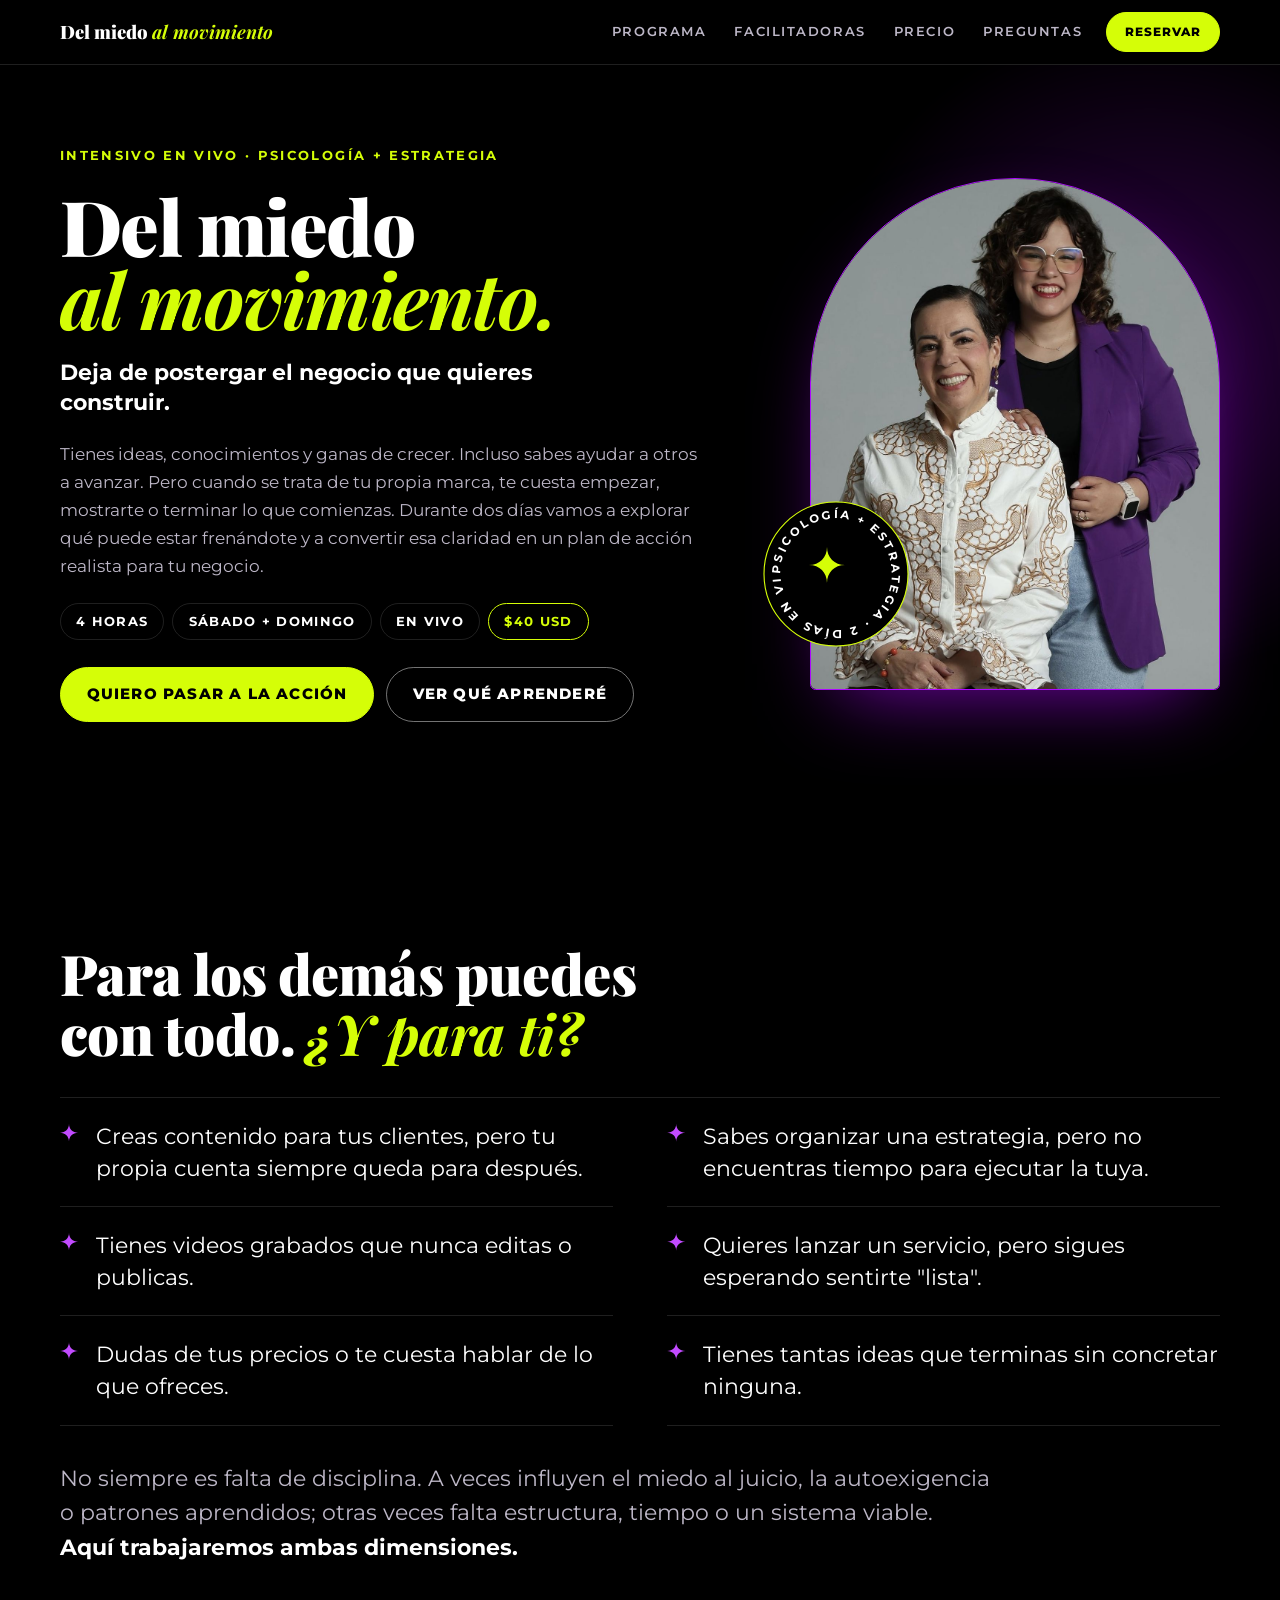
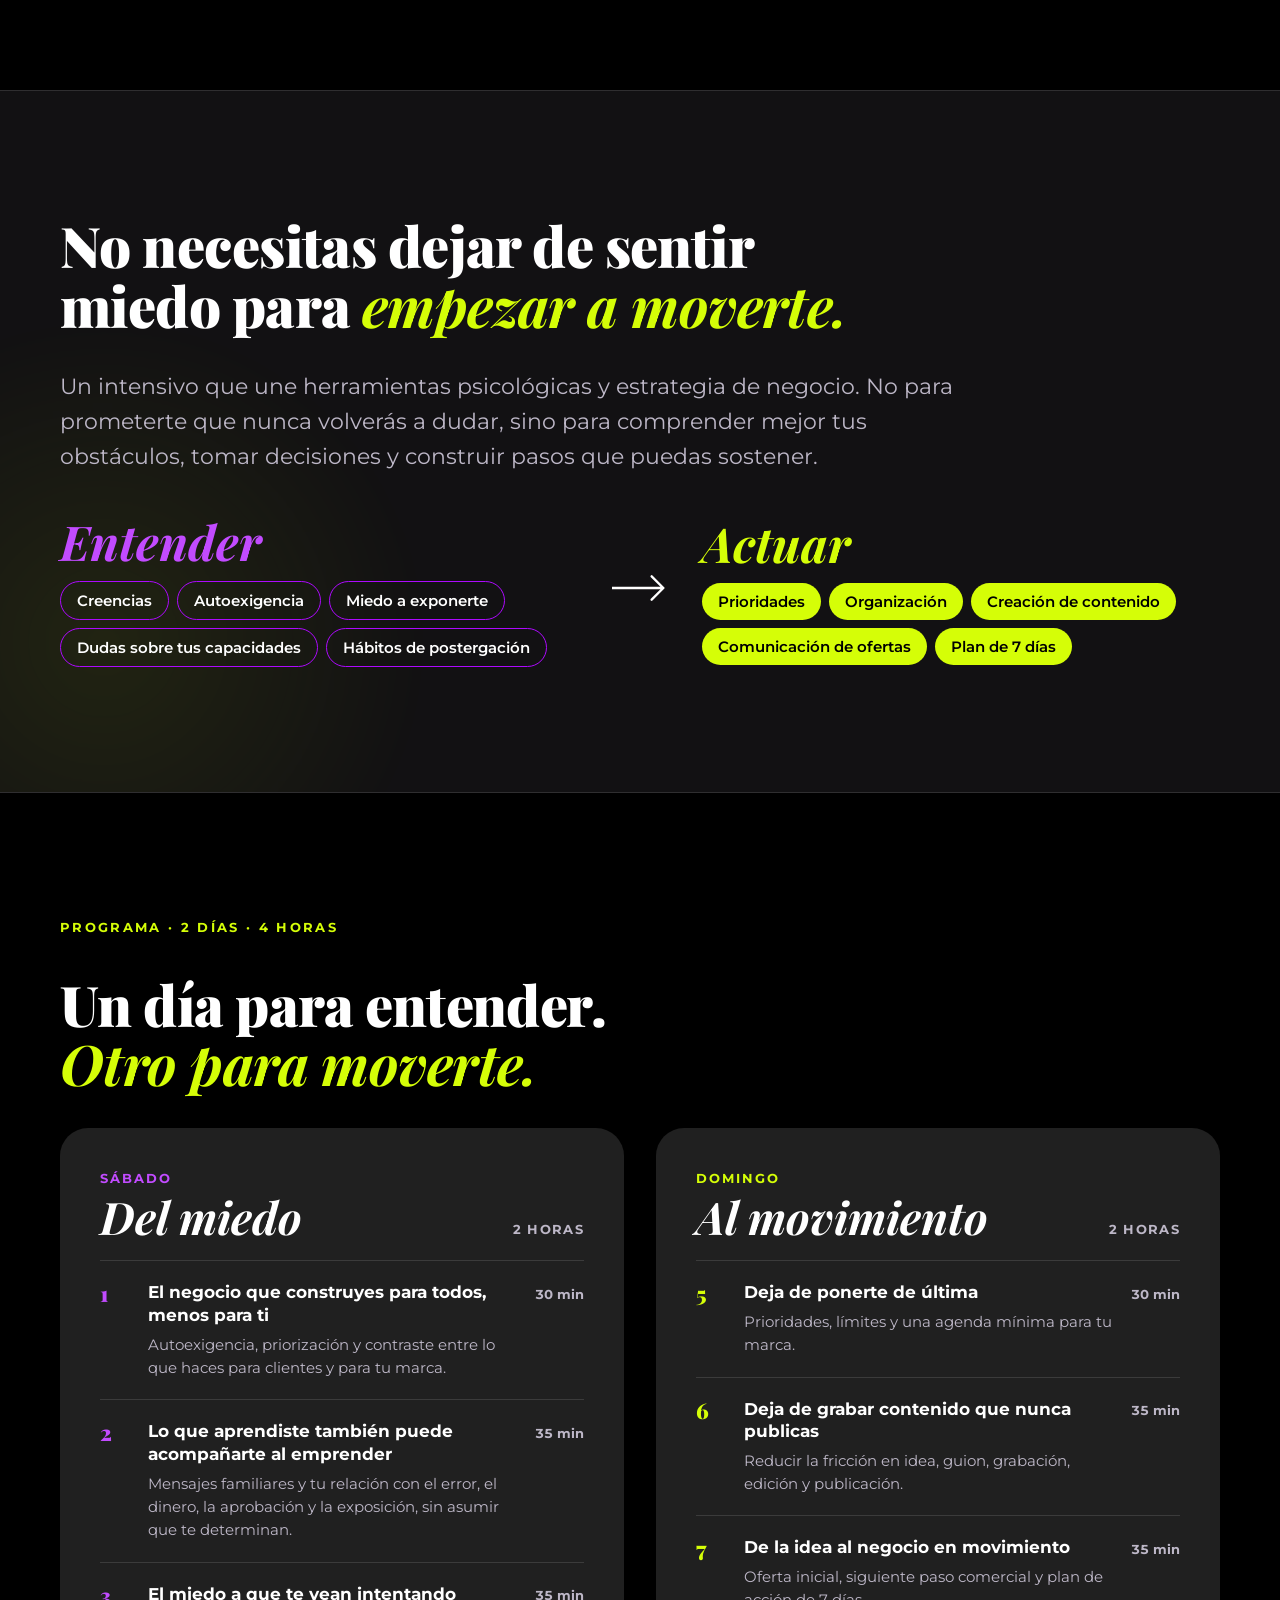
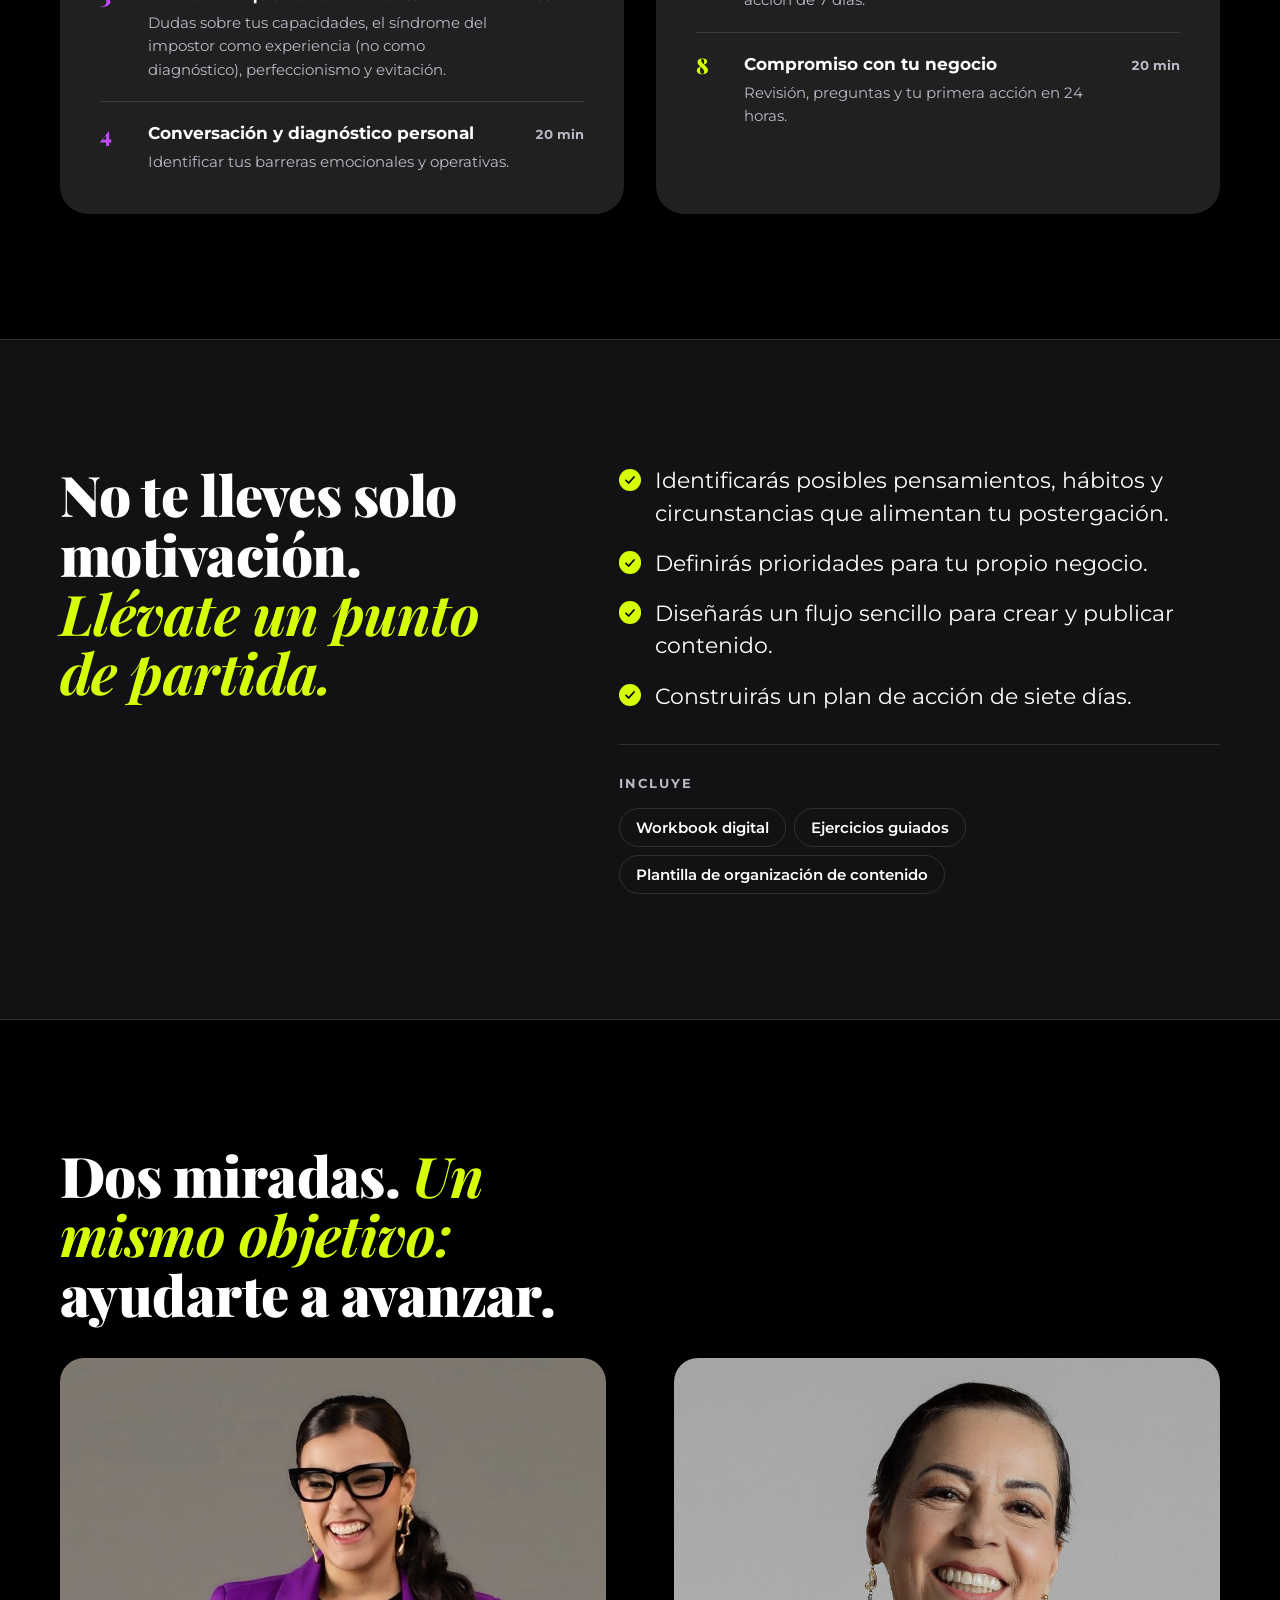
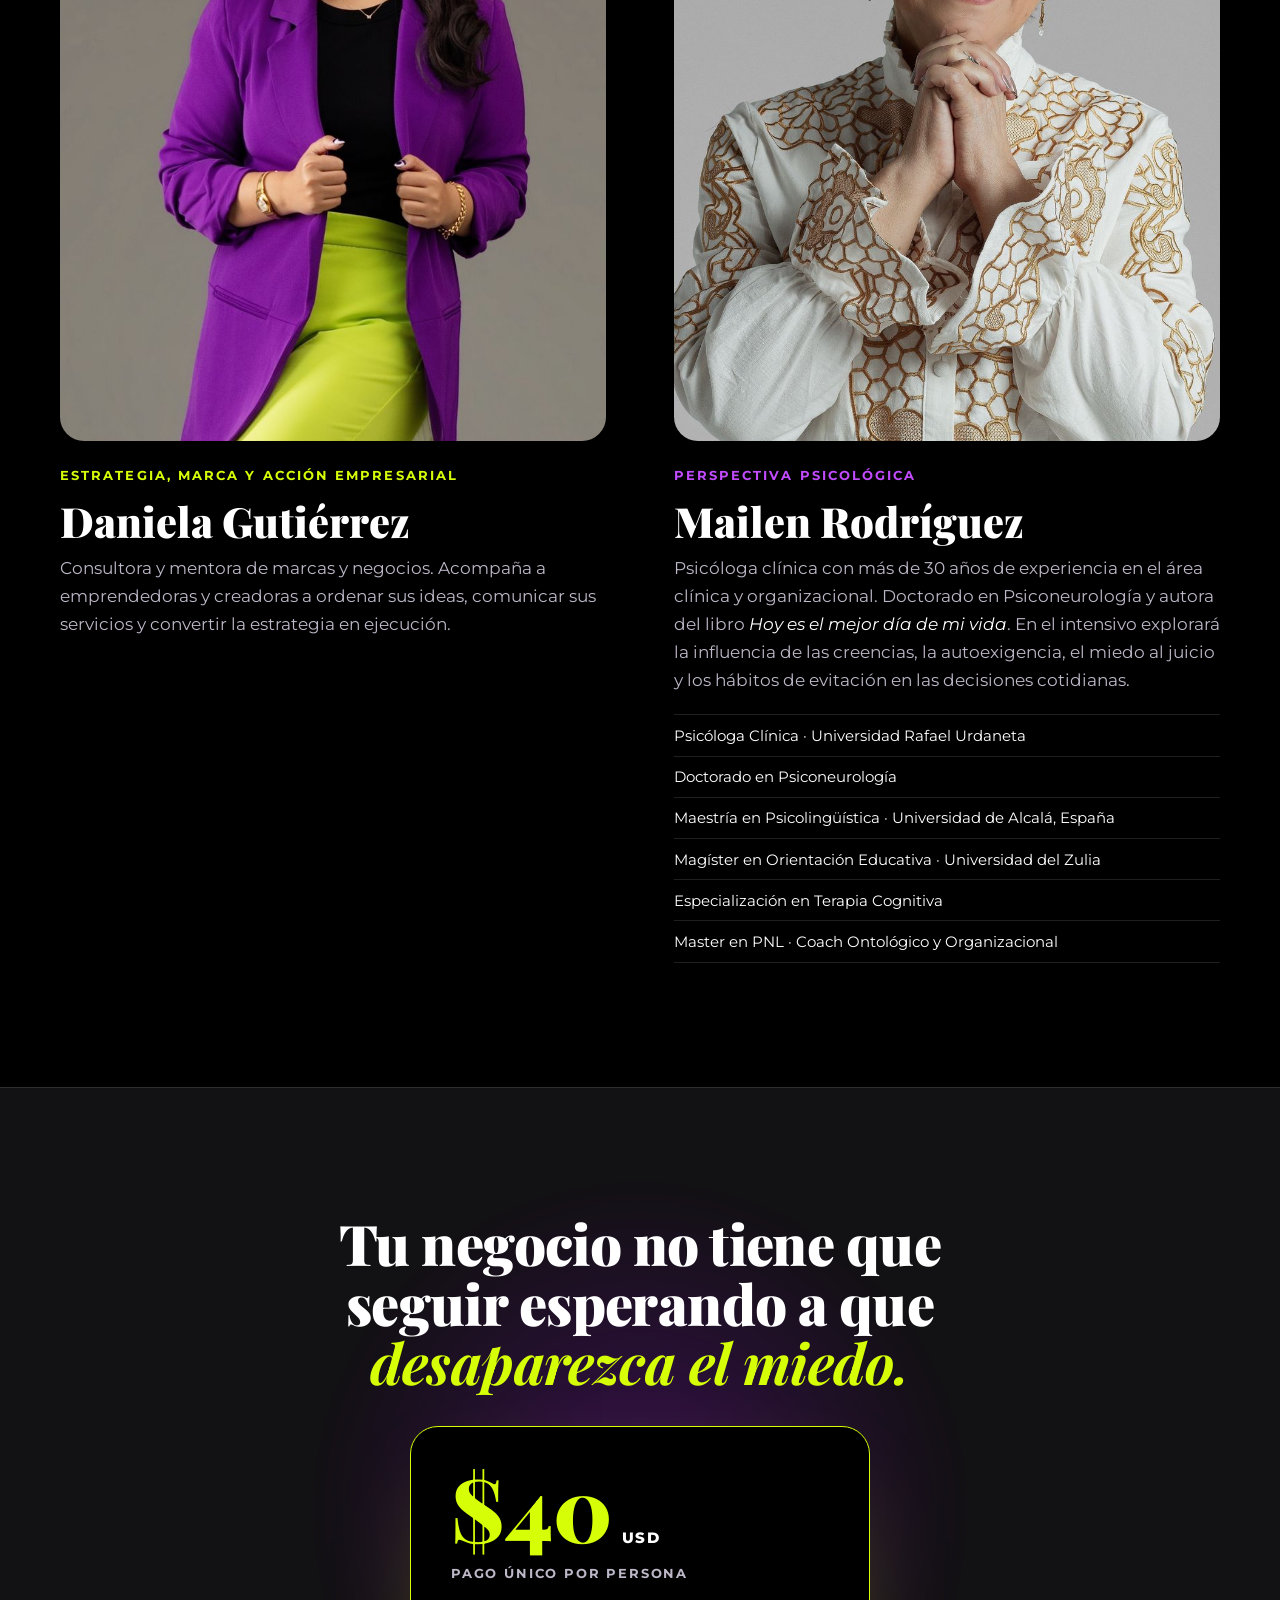
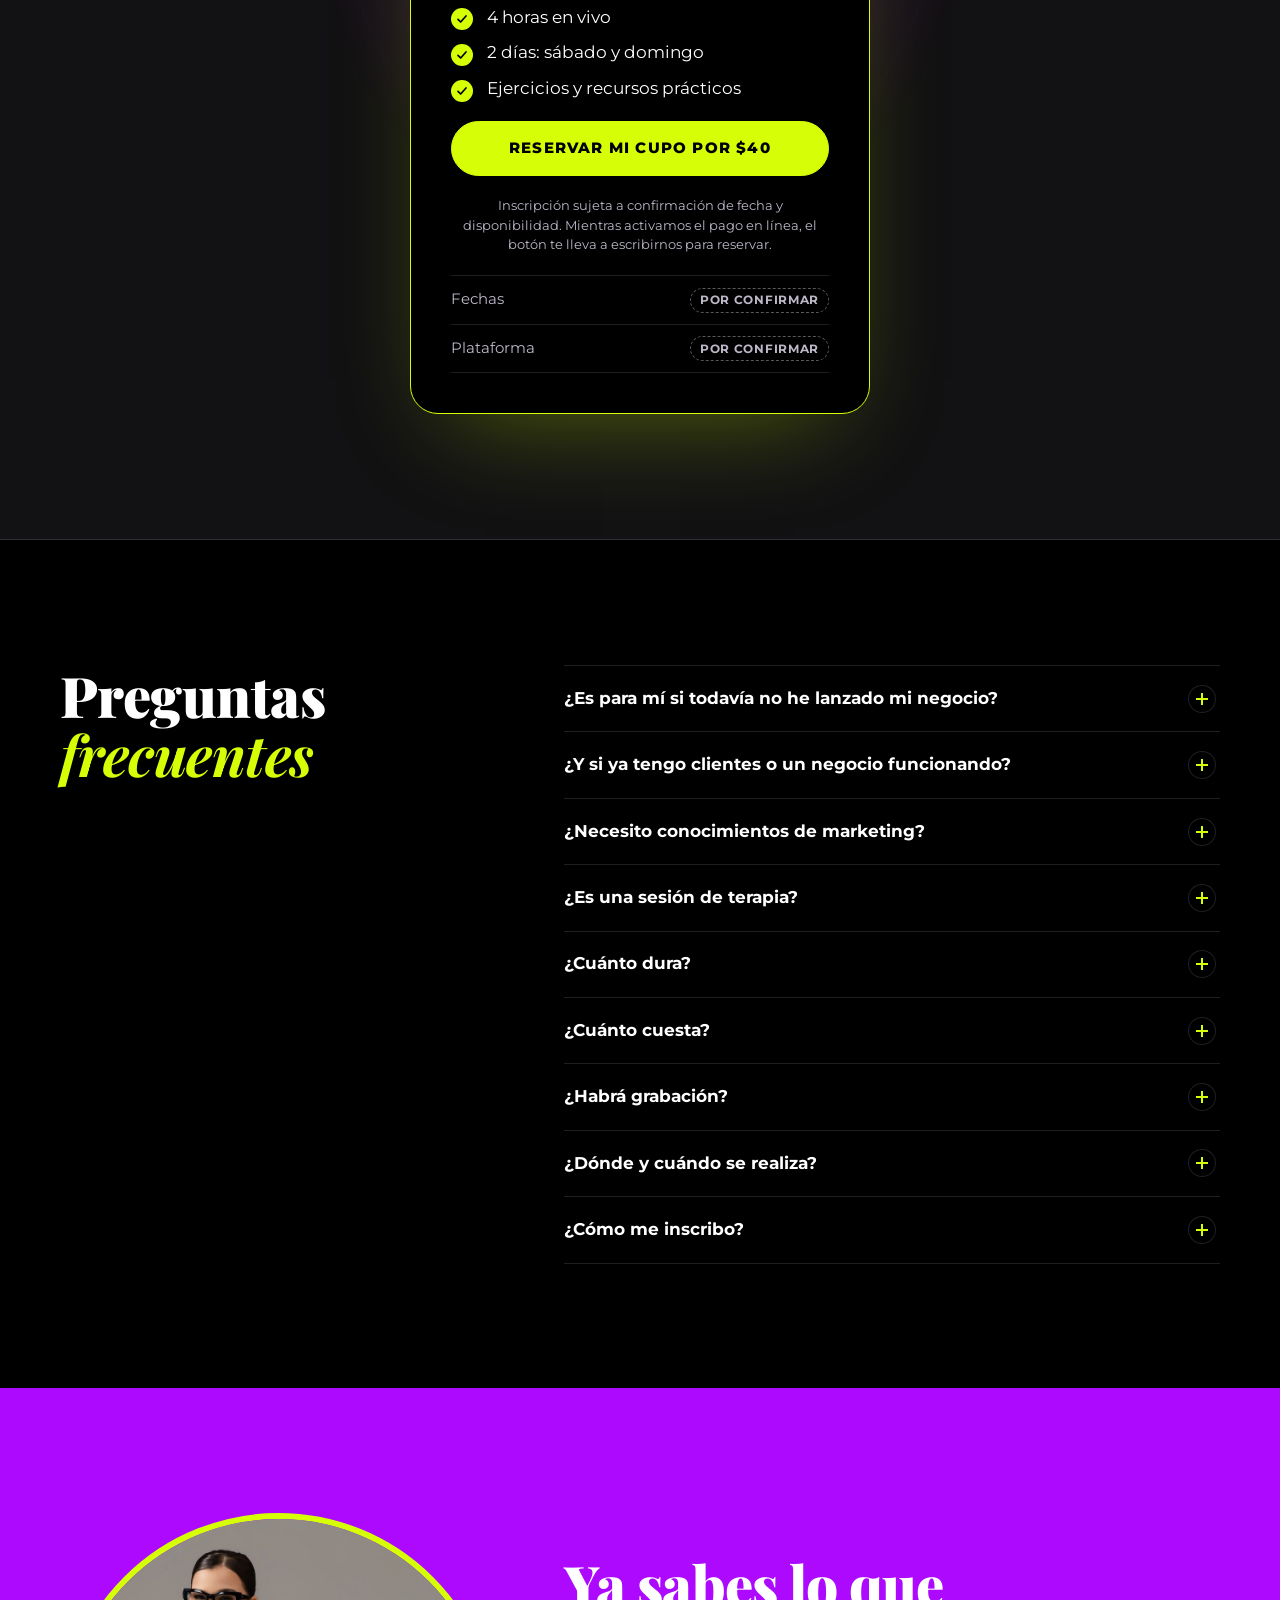
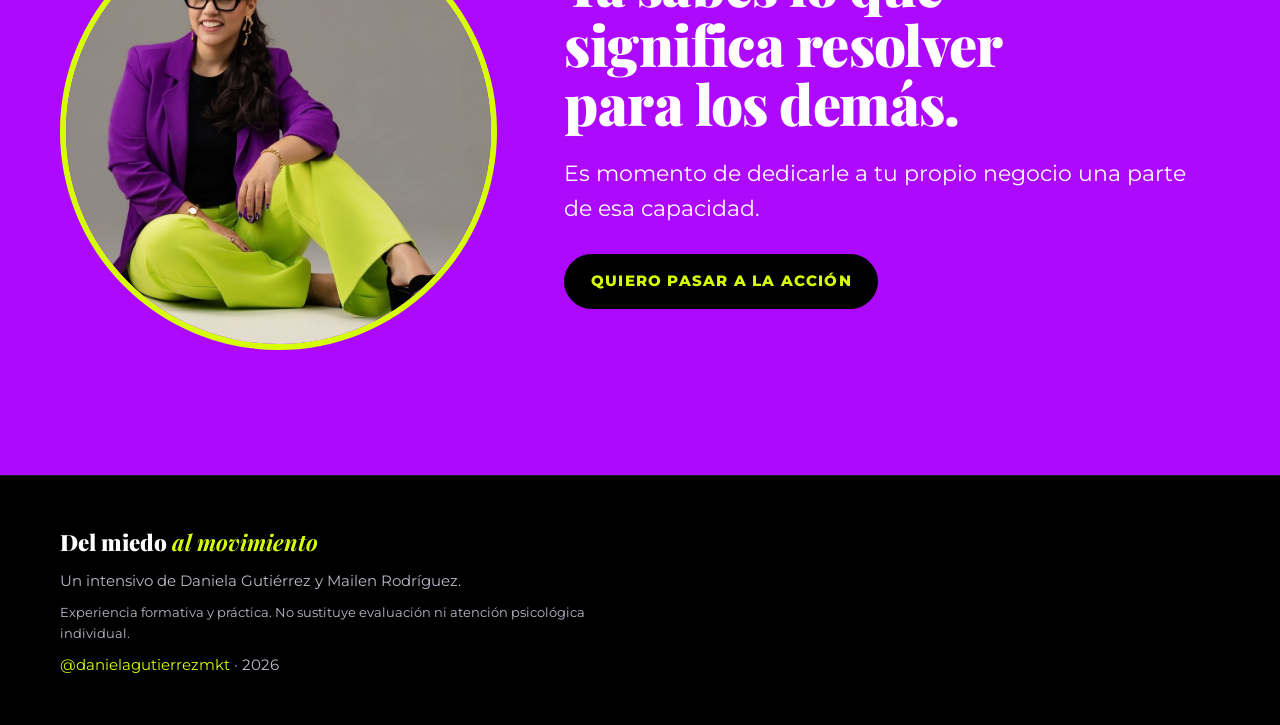
==== landing-del-miedo-al-movimiento/index.html @ 2070bbf4 "Add landing page for Del miedo al movimiento intensive Static HTML/CSS/JS landing with brand colors," ====
<!doctype html>
<html lang="es">
<head>
<meta charset="utf-8">
<meta name="viewport" content="width=device-width, initial-scale=1, viewport-fit=cover">
<title>Del miedo al movimiento</title>
<meta name="claude:viewport-fit-sides" content="cover">
<meta name="description" content="Intensivo en vivo de 4 horas con Daniela Gutiérrez y Mailen Rodríguez. Psicología y estrategia para dejar de postergar el negocio que quieres construir. USD 40.">
<meta name="theme-color" content="#000000">
<meta property="og:type" content="website">
<meta property="og:title" content="Del miedo al movimiento · Intensivo en vivo">
<meta property="og:description" content="Deja de postergar el negocio que quieres construir. 4 horas en vivo, sábado y domingo. Psicología + estrategia.">
<meta property="og:image" content="assets/foto-juntas.jpg">
<meta property="og:locale" content="es_ES">
<meta name="twitter:card" content="summary_large_image">
<link rel="preconnect" href="https://fonts.googleapis.com">
<link rel="preconnect" href="https://fonts.gstatic.com" crossorigin>
<link rel="stylesheet" href="https://fonts.googleapis.com/css2?family=Montserrat:wght@400;500;600;700;800&family=Playfair+Display:ital,wght@0,700;0,900;1,400;1,700;1,900&display=swap">
<link rel="stylesheet" href="styles.css">
</head>
<body>
<!--BODY-->
<a class="skip" href="#contenido">Saltar al contenido</a>

<header class="top" id="top">
  <div class="wrap top__in">
    <a class="top__brand" href="#inicio">Del miedo <em>al movimiento</em></a>
    <nav class="top__nav" id="menu" aria-label="Secciones">
      <a href="#programa">Programa</a>
      <a href="#facilitadoras">Facilitadoras</a>
      <a href="#precio">Precio</a>
      <a href="#faq">Preguntas</a>
    </nav>
    <a class="btn btn--sm js-cta" href="#precio">Reservar</a>
    <button class="top__toggle" type="button" id="menu-toggle" aria-expanded="false" aria-controls="menu">
      <span class="sr">Abrir menú</span><span class="top__bars" aria-hidden="true"></span>
    </button>
  </div>
</header>

<main id="contenido">

  <!-- HERO -->
  <section class="hero" id="inicio" aria-labelledby="hero-title">
    <div class="glow glow--morado" aria-hidden="true"></div>
    <div class="wrap hero__grid">
      <div class="hero__text">
        <p class="eyebrow rv">Intensivo en vivo · Psicología + estrategia</p>
        <h1 class="hero__title rv" id="hero-title">Del miedo <em>al movimiento.</em></h1>
        <p class="hero__sub rv">Deja de postergar el negocio que quieres construir.</p>
        <p class="hero__lead rv">Tienes ideas, conocimientos y ganas de crecer. Incluso sabes ayudar a otros a avanzar. Pero cuando se trata de tu propia marca, te cuesta empezar, mostrarte o terminar lo que comienzas. Durante dos días vamos a explorar qué puede estar frenándote y a convertir esa claridad en un plan de acción realista para tu negocio.</p>
        <ul class="ficha rv" aria-label="Ficha rápida">
          <li>4 horas</li>
          <li>Sábado + domingo</li>
          <li>En vivo</li>
          <li><span data-precio>$40</span> USD</li>
        </ul>
        <div class="hero__ctas rv">
          <a class="btn js-cta" href="#precio">Quiero pasar a la acción</a>
          <a class="btn btn--ghost" href="#programa">Ver qué aprenderé</a>
        </div>
        <p class="hero__when rv" data-cuando></p>
      </div>
      <figure class="hero__media rv">
        <div class="arch">
          <img src="assets/foto-juntas.jpg" width="1100" height="1375" alt="Mailen Rodríguez sentada, con blusa blanca bordada, y Daniela Gutiérrez de pie a su lado con blazer morado y la mano en su hombro. Ambas sonríen." fetchpriority="high">
        </div>
        <svg class="seal" viewBox="0 0 200 200" aria-hidden="true">
          <defs><path id="seal-path" d="M100,100 m-74,0 a74,74 0 1,1 148,0 a74,74 0 1,1 -148,0"/></defs>
          <circle cx="100" cy="100" r="96" class="seal__bg"/>
          <text><textPath href="#seal-path">Psicología + estrategia · 2 días en vivo · </textPath></text>
          <path class="seal__spark" d="M12 0C12 7 17 12 24 12C17 12 12 17 12 24C12 17 7 12 0 12C7 12 12 7 12 0Z" transform="translate(76 76) scale(2)"/>
        </svg>
        <figcaption class="sr">Daniela Gutiérrez y Mailen Rodríguez, facilitadoras del intensivo.</figcaption>
      </figure>
    </div>
  </section>

  <!-- IDENTIFICACIÓN -->
  <section class="sec" id="te-reconoces" aria-labelledby="id-title">
    <div class="wrap">
      <h2 class="h2 rv" id="id-title">Para los demás puedes con todo. <em>¿Y para ti?</em></h2>
      <ul class="pains">
        <li class="rv">Creas contenido para tus clientes, pero tu propia cuenta siempre queda para después.</li>
        <li class="rv">Sabes organizar una estrategia, pero no encuentras tiempo para ejecutar la tuya.</li>
        <li class="rv">Tienes videos grabados que nunca editas o publicas.</li>
        <li class="rv">Quieres lanzar un servicio, pero sigues esperando sentirte "lista".</li>
        <li class="rv">Dudas de tus precios o te cuesta hablar de lo que ofreces.</li>
        <li class="rv">Tienes tantas ideas que terminas sin concretar ninguna.</li>
      </ul>
      <p class="close rv">No siempre es falta de disciplina. A veces influyen el miedo al juicio, la autoexigencia o patrones aprendidos; otras veces falta estructura, tiempo o un sistema viable. <strong>Aquí trabajaremos ambas dimensiones.</strong></p>
    </div>
  </section>

  <!-- PROPUESTA -->
  <section class="sec sec--alt" id="propuesta" aria-labelledby="prop-title">
    <div class="glow glow--verde" aria-hidden="true"></div>
    <div class="wrap">
      <h2 class="h2 h2--wide rv" id="prop-title">No necesitas dejar de sentir miedo para <em>empezar a moverte.</em></h2>
      <p class="lead rv">Un intensivo que une herramientas psicológicas y estrategia de negocio. No para prometerte que nunca volverás a dudar, sino para comprender mejor tus obstáculos, tomar decisiones y construir pasos que puedas sostener.</p>
      <div class="duo">
        <div class="duo__col rv">
          <p class="duo__label duo__label--morado">Entender</p>
          <ul class="chips chips--morado">
            <li>Creencias</li><li>Autoexigencia</li><li>Miedo a exponerte</li><li>Dudas sobre tus capacidades</li><li>Hábitos de postergación</li>
          </ul>
        </div>
        <div class="duo__arrow rv" aria-hidden="true">
          <svg viewBox="0 0 48 24"><path d="M0 12h44M34 2l10 10-10 10"/></svg>
        </div>
        <div class="duo__col rv">
          <p class="duo__label duo__label--verde">Actuar</p>
          <ul class="chips chips--verde">
            <li>Prioridades</li><li>Organización</li><li>Creación de contenido</li><li>Comunicación de ofertas</li><li>Plan de 7 días</li>
          </ul>
        </div>
      </div>
    </div>
  </section>

  <!-- PROGRAMA -->
  <section class="sec" id="programa" aria-labelledby="prog-title">
    <div class="wrap">
      <p class="eyebrow rv">Programa · 2 días · 4 horas</p>
      <h2 class="h2 rv" id="prog-title">Un día para entender. <em>Otro para moverte.</em></h2>
      <div class="days">
        <article class="day rv" aria-labelledby="sab-title">
          <header class="day__head">
            <p class="day__kicker">Sábado <span class="day__date" data-fecha="sabado"></span></p>
            <h3 class="day__title" id="sab-title">Del miedo</h3>
            <p class="day__meta">2 horas</p>
          </header>
          <ol class="mods">
            <li class="mod"><span class="mod__n">1</span><div class="mod__body"><h4>El negocio que construyes para todos, menos para ti</h4><p>Autoexigencia, priorización y contraste entre lo que haces para clientes y para tu marca.</p></div><span class="mod__t">30 min</span></li>
            <li class="mod"><span class="mod__n">2</span><div class="mod__body"><h4>Lo que aprendiste también puede acompañarte al emprender</h4><p>Mensajes familiares y tu relación con el error, el dinero, la aprobación y la exposición, sin asumir que te determinan.</p></div><span class="mod__t">35 min</span></li>
            <li class="mod"><span class="mod__n">3</span><div class="mod__body"><h4>El miedo a que te vean intentando</h4><p>Dudas sobre tus capacidades, el síndrome del impostor como experiencia (no como diagnóstico), perfeccionismo y evitación.</p></div><span class="mod__t">35 min</span></li>
            <li class="mod"><span class="mod__n">4</span><div class="mod__body"><h4>Conversación y diagnóstico personal</h4><p>Identificar tus barreras emocionales y operativas.</p></div><span class="mod__t">20 min</span></li>
          </ol>
        </article>
        <article class="day day--verde rv" aria-labelledby="dom-title">
          <header class="day__head">
            <p class="day__kicker">Domingo <span class="day__date" data-fecha="domingo"></span></p>
            <h3 class="day__title" id="dom-title">Al movimiento</h3>
            <p class="day__meta">2 horas</p>
          </header>
          <ol class="mods" start="5">
            <li class="mod"><span class="mod__n">5</span><div class="mod__body"><h4>Deja de ponerte de última</h4><p>Prioridades, límites y una agenda mínima para tu marca.</p></div><span class="mod__t">30 min</span></li>
            <li class="mod"><span class="mod__n">6</span><div class="mod__body"><h4>Deja de grabar contenido que nunca publicas</h4><p>Reducir la fricción en idea, guion, grabación, edición y publicación.</p></div><span class="mod__t">35 min</span></li>
            <li class="mod"><span class="mod__n">7</span><div class="mod__body"><h4>De la idea al negocio en movimiento</h4><p>Oferta inicial, siguiente paso comercial y plan de acción de 7 días.</p></div><span class="mod__t">35 min</span></li>
            <li class="mod"><span class="mod__n">8</span><div class="mod__body"><h4>Compromiso con tu negocio</h4><p>Revisión, preguntas y tu primera acción en 24 horas.</p></div><span class="mod__t">20 min</span></li>
          </ol>
        </article>
      </div>
    </div>
  </section>

  <!-- RESULTADOS -->
  <section class="sec sec--alt" id="resultados" aria-labelledby="res-title">
    <div class="wrap res">
      <div class="res__head">
        <h2 class="h2 rv" id="res-title">No te lleves solo motivación. <em>Llévate un punto de partida.</em></h2>
      </div>
      <div class="res__body">
        <ul class="checks">
          <li class="rv">Identificarás posibles pensamientos, hábitos y circunstancias que alimentan tu postergación.</li>
          <li class="rv">Definirás prioridades para tu propio negocio.</li>
          <li class="rv">Diseñarás un flujo sencillo para crear y publicar contenido.</li>
          <li class="rv">Construirás un plan de acción de siete días.</li>
        </ul>
        <div class="kit rv">
          <p class="kit__label">Incluye</p>
          <ul class="chips chips--line" data-recursos></ul>
          <p class="kit__note" data-grabacion hidden></p>
        </div>
      </div>
    </div>
  </section>

  <!-- FACILITADORAS -->
  <section class="sec" id="facilitadoras" aria-labelledby="fac-title">
    <div class="wrap">
      <h2 class="h2 rv" id="fac-title">Dos miradas. <em>Un mismo objetivo:</em> ayudarte a avanzar.</h2>
      <div class="facs">
        <article class="fac rv">
          <figure class="fac__photo">
            <img src="assets/daniela.jpg" width="800" height="1000" loading="lazy" decoding="async" alt="Daniela Gutiérrez sonriendo, con lentes negros, blazer morado, blusa negra y pantalón verde, sosteniendo las solapas del blazer.">
          </figure>
          <div class="fac__text">
            <p class="fac__role fac__role--verde">Estrategia, marca y acción empresarial</p>
            <h3 class="fac__name">Daniela Gutiérrez</h3>
            <p>Consultora y mentora de marcas y negocios. Acompaña a emprendedoras y creadoras a ordenar sus ideas, comunicar sus servicios y convertir la estrategia en ejecución.</p>
          </div>
        </article>
        <article class="fac rv">
          <figure class="fac__photo">
            <img src="assets/mama.jpg" width="900" height="1125" loading="lazy" decoding="async" alt="Mailen Rodríguez sonriendo, con blusa blanca de cuello alto bordada en dorado y las manos juntas bajo el mentón.">
          </figure>
          <div class="fac__text">
            <p class="fac__role fac__role--morado">Perspectiva psicológica</p>
            <h3 class="fac__name">Mailen Rodríguez</h3>
            <p>Psicóloga clínica con más de 30 años de experiencia en el área clínica y organizacional. Doctorado en Psiconeurología y autora del libro <cite>Hoy es el mejor día de mi vida</cite>. En el intensivo explorará la influencia de las creencias, la autoexigencia, el miedo al juicio y los hábitos de evitación en las decisiones cotidianas.</p>
            <ul class="creds" aria-label="Formación de Mailen Rodríguez">
              <li>Psicóloga Clínica · Universidad Rafael Urdaneta</li>
              <li>Doctorado en Psiconeurología</li>
              <li>Maestría en Psicolingüística · Universidad de Alcalá, España</li>
              <li>Magíster en Orientación Educativa · Universidad del Zulia</li>
              <li>Especialización en Terapia Cognitiva</li>
              <li>Master en PNL · Coach Ontológico y Organizacional</li>
            </ul>
          </div>
        </article>
      </div>
    </div>
  </section>

  <!-- PRECIO -->
  <section class="sec sec--alt" id="precio" aria-labelledby="precio-title">
    <div class="glow glow--morado glow--center" aria-hidden="true"></div>
    <div class="wrap price">
      <h2 class="h2 rv" id="precio-title">Tu negocio no tiene que seguir esperando a que <em>desaparezca el miedo.</em></h2>
      <div class="ticket rv">
        <div class="ticket__price">
          <span class="ticket__amount" data-precio>$40</span>
          <span class="ticket__cur" data-moneda>USD</span>
        </div>
        <p class="ticket__once">Pago único por persona</p>
        <ul class="checks checks--tight">
          <li>4 horas en vivo</li>
          <li>2 días: sábado y domingo</li>
          <li>Ejercicios y recursos prácticos</li>
        </ul>
        <a class="btn btn--block js-cta" href="#precio"><span>Reservar mi cupo por <span data-precio>$40</span></span></a>
        <p class="ticket__micro" data-micro>Inscripción sujeta a confirmación de fecha y disponibilidad.</p>
        <dl class="ticket__facts">
          <div><dt>Fechas</dt><dd data-cuando-corto></dd></div>
          <div><dt>Plataforma</dt><dd data-plataforma></dd></div>
          <div data-reembolso-row hidden><dt>Reembolso</dt><dd data-reembolso></dd></div>
        </dl>
      </div>
    </div>
  </section>

  <!-- FAQ -->
  <section class="sec" id="faq" aria-labelledby="faq-title">
    <div class="wrap faq">
      <h2 class="h2 rv" id="faq-title">Preguntas <em>frecuentes</em></h2>
      <div class="faq__list">
        <details class="qa"><summary>¿Es para mí si todavía no he lanzado mi negocio?</summary><div class="qa__a"><p>Sí. También es útil si estás por empezar y te cuesta pasar de la idea a la acción.</p></div></details>
        <details class="qa"><summary>¿Y si ya tengo clientes o un negocio funcionando?</summary><div class="qa__a"><p>También. Trabajaremos especialmente la dificultad de priorizar y ejecutar para tu propia marca.</p></div></details>
        <details class="qa"><summary>¿Necesito conocimientos de marketing?</summary><div class="qa__a"><p>No. Las actividades parten de tu situación actual y se enfocan en pasos sencillos.</p></div></details>
        <details class="qa"><summary>¿Es una sesión de terapia?</summary><div class="qa__a"><p>No. Es una experiencia formativa y práctica; no sustituye evaluación ni atención psicológica individual.</p></div></details>
        <details class="qa"><summary>¿Cuánto dura?</summary><div class="qa__a"><p>Cuatro horas: dos el sábado y dos el domingo.</p></div></details>
        <details class="qa"><summary>¿Cuánto cuesta?</summary><div class="qa__a"><p><span data-moneda>USD</span> <span data-precio>$40</span> por participante, pago único.</p></div></details>
        <details class="qa"><summary>¿Habrá grabación?</summary><div class="qa__a"><p data-faq-grabacion></p></div></details>
        <details class="qa"><summary>¿Dónde y cuándo se realiza?</summary><div class="qa__a"><p data-faq-donde></p></div></details>
        <details class="qa"><summary>¿Cómo me inscribo?</summary><div class="qa__a"><p data-faq-como></p></div></details>
      </div>
    </div>
  </section>

  <!-- CTA FINAL -->
  <section class="final" aria-labelledby="final-title">
    <div class="wrap final__grid">
      <figure class="final__photo rv">
        <img src="assets/daniela-sentada.jpg" width="1000" height="1000" loading="lazy" decoding="async" alt="Daniela Gutiérrez sentada en el piso del estudio, sonriendo, con blazer morado y pantalón verde.">
      </figure>
      <div class="final__text">
        <h2 class="h2 rv" id="final-title">Ya sabes lo que significa resolver para los demás.</h2>
        <p class="lead rv">Es momento de dedicarle a tu propio negocio una parte de esa capacidad.</p>
        <div class="hero__ctas rv">
          <a class="btn js-cta" href="#precio">Quiero pasar a la acción</a>
        </div>
      </div>
    </div>
  </section>

</main>

<footer class="foot">
  <div class="wrap foot__in">
    <p class="foot__brand">Del miedo <em>al movimiento</em></p>
    <p>Un intensivo de Daniela Gutiérrez y Mailen Rodríguez.</p>
    <p class="foot__legal">Experiencia formativa y práctica. No sustituye evaluación ni atención psicológica individual.</p>
    <p><a href="https://instagram.com/danielagutierrezmkt" data-instagram target="_blank" rel="noopener">@danielagutierrezmkt</a> · <span data-year>2026</span></p>
  </div>
</footer>

<div class="dock" id="dock" aria-hidden="true">
  <div class="dock__in">
    <p class="dock__txt"><strong><span data-precio>$40</span> USD</strong> · 4 horas en vivo</p>
    <a class="btn btn--sm js-cta" href="#precio" tabindex="-1">Reservar cupo</a>
  </div>
</div>
<!--/BODY-->
<script src="config.js"></script>
<script src="main.js"></script>
</body>
</html>
---- landing-del-miedo-al-movimiento/styles.css ----
/* Layout: editorial sobre negro, titulares Playfair con la palabra clave en itálica verde,
   un solo gesto fuerte por sección (arco de foto, flecha entender→actuar, ticket de precio). */
:root {
  --negro: #000000;
  --gris: #202020;
  --gris-2: #121113;
  --linea: rgba(255, 255, 255, .12);
  --blanco: #ffffff;
  --texto-2: #bdb7c7;
  --verde: #d5fe07;
  --morado: #ad09fe;
  --morado-claro: #c24bff;

  --f-display: "Playfair Display", "Playfair", Georgia, "Times New Roman", serif;
  --f-body: "Montserrat", "Helvetica Neue", Arial, system-ui, sans-serif;

  --s-xs: .8125rem;
  --s-sm: .9375rem;
  --s-md: 1.0625rem;
  --s-lg: clamp(1.15rem, 1rem + .6vw, 1.4rem);
  --s-h2: clamp(2rem, 1.3rem + 3vw, 3.5rem);
  --s-h1: clamp(3rem, 1.6rem + 4.4vw, 4.8rem);

  --pad-sec: clamp(4.5rem, 3rem + 6vw, 8.5rem);
  --ease: cubic-bezier(.22, .7, .2, 1);
  color-scheme: dark;
}

*, *::before, *::after { box-sizing: border-box; }
html { scroll-behavior: smooth; -webkit-text-size-adjust: 100%; }
body {
  margin: 0;
  background: var(--negro);
  color: var(--blanco);
  font-family: var(--f-body);
  font-size: var(--s-md);
  line-height: 1.65;
  overflow-x: hidden;
}
body::before {
  content: ""; position: fixed; inset: 0 0 auto; height: env(safe-area-inset-top, 0px);
  z-index: 60; background: var(--negro);
}
[hidden] { display: none !important; }
img { display: block; max-width: 100%; height: auto; }
a { color: inherit; }
ul, ol { margin: 0; padding: 0; list-style: none; }
h1, h2, h3, h4, p, figure { margin: 0; }
em { font-style: italic; }
:focus-visible { outline: 2px solid var(--verde); outline-offset: 3px; border-radius: 4px; }
.sr { position: absolute; width: 1px; height: 1px; overflow: hidden; clip: rect(0 0 0 0); white-space: nowrap; }
.skip {
  position: absolute; left: 16px; top: -60px; z-index: 100; padding: .6rem 1rem;
  background: var(--verde); color: var(--negro); font-weight: 700; border-radius: 999px; text-decoration: none;
}
.skip:focus { top: calc(12px + env(safe-area-inset-top, 0px)); }

.wrap {
  width: 100%;
  max-width: 1200px;
  margin-inline: auto;
  padding-left: max(20px, env(safe-area-inset-left, 0px));
  padding-right: max(20px, env(safe-area-inset-right, 0px));
}

/* ---------- Tipografía compartida ---------- */
.eyebrow {
  font-size: var(--s-xs); font-weight: 700; letter-spacing: .18em; text-transform: uppercase;
  color: var(--verde);
}
.h2 {
  font-family: var(--f-display); font-weight: 900; font-size: var(--s-h2);
  line-height: 1.06; letter-spacing: -.01em; text-wrap: balance; max-width: 18ch;
}
.h2--wide { max-width: 22ch; }
.h2 em, .hero__title em { color: var(--verde); font-weight: 700; }
.lead { font-size: var(--s-lg); line-height: 1.55; color: var(--texto-2); max-width: 60ch; }

/* ---------- Botones ---------- */
.btn {
  --bg: var(--verde); --fg: var(--negro);
  position: relative; overflow: hidden; isolation: isolate;
  display: inline-flex; align-items: center; justify-content: center; gap: .5em;
  min-height: 52px; padding: .9rem 1.6rem; border-radius: 999px;
  background: var(--bg); color: var(--fg); border: 1.5px solid var(--bg);
  font-family: var(--f-body); font-weight: 800; font-size: var(--s-sm);
  letter-spacing: .08em; text-transform: uppercase; text-decoration: none; text-align: center;
  transition: transform .25s var(--ease), box-shadow .25s var(--ease), background .25s;
}
.btn::after {
  content: ""; position: absolute; inset: -20% auto -20% -60%; width: 40%; z-index: -1;
  background: linear-gradient(100deg, transparent, rgba(255, 255, 255, .65), transparent);
  transform: skewX(-20deg); animation: shine 4.5s var(--ease) infinite;
}
.btn:hover { transform: translateY(-2px); box-shadow: 0 10px 30px -8px rgba(213, 254, 7, .45); }
.btn--ghost { --bg: transparent; --fg: var(--blanco); border-color: rgba(255, 255, 255, .45); }
.btn--ghost::after { display: none; }
.btn--ghost:hover { border-color: var(--blanco); box-shadow: none; }
.btn--sm { min-height: 40px; padding: .55rem 1.1rem; font-size: .75rem; }
.btn--block { width: 100%; }
@keyframes shine { 0%, 60% { left: -60%; } 100% { left: 130%; } }

/* ---------- Header ---------- */
.top {
  position: sticky; top: env(safe-area-inset-top, 0px); z-index: 50;
  background: rgba(0, 0, 0, .82); backdrop-filter: blur(12px); -webkit-backdrop-filter: blur(12px);
  border-bottom: 1px solid var(--linea);
}
.top__in { display: flex; align-items: center; gap: 1.5rem; min-height: 64px; }
.top__brand {
  font-family: var(--f-display); font-weight: 900; font-size: 1.15rem; text-decoration: none; white-space: nowrap;
  margin-right: auto;
}
.top__brand em { color: var(--verde); font-weight: 700; }
.top__nav { display: flex; gap: 1.75rem; }
.top__nav a {
  font-size: var(--s-xs); font-weight: 600; letter-spacing: .12em; text-transform: uppercase;
  text-decoration: none; color: var(--texto-2); transition: color .2s;
}
.top__nav a:hover { color: var(--verde); }
.top__toggle { display: none; }

@media (max-width: 820px) {
  .top__in { gap: .75rem; }
  .top__brand { font-size: 1rem; }
  .top__toggle {
    display: grid; place-items: center; width: 44px; height: 44px; margin-right: -8px;
    background: transparent; border: 0; color: var(--blanco); cursor: pointer;
  }
  .top__bars, .top__bars::before, .top__bars::after {
    display: block; width: 20px; height: 2px; background: currentColor; border-radius: 2px;
    transition: transform .25s var(--ease), opacity .2s;
  }
  .top__bars { position: relative; }
  .top__bars::before, .top__bars::after { content: ""; position: absolute; left: 0; }
  .top__bars::before { top: -6px; }
  .top__bars::after { top: 6px; }
  .top--open .top__bars { background: transparent; }
  .top--open .top__bars::before { transform: translateY(6px) rotate(45deg); }
  .top--open .top__bars::after { transform: translateY(-6px) rotate(-45deg); }
  .top__nav {
    position: absolute; left: 0; right: 0; top: 100%;
    flex-direction: column; gap: 0;
    padding: .5rem max(20px, env(safe-area-inset-right, 0px)) 1.25rem max(20px, env(safe-area-inset-left, 0px));
    background: var(--negro); border-bottom: 1px solid var(--linea);
  }
  .top:not(.top--open) .top__nav { display: none; }
  .top__nav a { padding: .9rem 0; border-bottom: 1px solid var(--linea); font-size: var(--s-sm); color: var(--blanco); }
}

/* ---------- Resplandores y destellos ---------- */
.glow {
  position: absolute; z-index: 0; pointer-events: none; border-radius: 50%;
  width: min(70vw, 720px); aspect-ratio: 1; filter: blur(10px); opacity: .5;
}
.glow--morado { background: radial-gradient(circle, rgba(173, 9, 254, .55), rgba(173, 9, 254, 0) 65%); right: -18%; top: -10%; }
.glow--verde { background: radial-gradient(circle, rgba(213, 254, 7, .16), rgba(213, 254, 7, 0) 65%); left: -20%; bottom: -30%; }
.glow--center { left: 50%; top: 40%; right: auto; transform: translate(-50%, -50%); opacity: .45; }

/* ---------- Hero ---------- */
.hero { position: relative; overflow: hidden; padding-block: clamp(2.5rem, 1rem + 5vw, 5.5rem) clamp(3.5rem, 2rem + 5vw, 6rem); }
.hero__grid { position: relative; z-index: 1; display: grid; grid-template-columns: minmax(0, 1.25fr) minmax(0, .75fr); gap: clamp(2rem, 1rem + 4vw, 5rem); align-items: center; }
.hero__text { display: flex; flex-direction: column; gap: 1.4rem; min-width: 0; }
.hero__title {
  font-family: var(--f-display); font-weight: 900; font-size: var(--s-h1);
  line-height: .95; letter-spacing: -.02em; text-wrap: balance;
}
.hero__title em { display: block; }
.hero__sub { font-size: var(--s-lg); font-weight: 700; line-height: 1.35; max-width: 32ch; }
.hero__lead { color: var(--texto-2); max-width: 58ch; }
.ficha { display: flex; flex-wrap: wrap; gap: .5rem; }
.ficha li {
  padding: .45rem .95rem; border: 1px solid var(--linea); border-radius: 999px;
  font-size: var(--s-xs); font-weight: 700; letter-spacing: .1em; text-transform: uppercase;
  font-variant-numeric: tabular-nums;
}
.ficha li:last-child { border-color: var(--verde); color: var(--verde); }
.hero__ctas { display: flex; flex-wrap: wrap; gap: .75rem; padding-top: .25rem; }
.hero__when { font-size: var(--s-xs); color: var(--texto-2); letter-spacing: .04em; }
.hero__when:empty { display: none; }

.hero__media { position: relative; justify-self: end; width: 100%; max-width: 480px; }
.arch {
  position: relative; border-radius: 999px 999px 28px 28px; overflow: hidden;
  border: 1.5px solid var(--morado); box-shadow: 0 30px 80px -30px rgba(173, 9, 254, .7);
  aspect-ratio: 4 / 5; max-width: 100%;
}
.arch img { width: 100%; height: 100%; object-fit: cover; object-position: 50% 30%; }
.seal { position: absolute; width: clamp(110px, 22vw, 150px); left: -12%; bottom: 8%; }
.seal__bg { fill: var(--negro); stroke: var(--verde); stroke-width: 1.5; }
.seal text {
  fill: var(--blanco); font-family: var(--f-body); font-size: 15.5px; font-weight: 700;
  letter-spacing: .2em; text-transform: uppercase;
}
.seal__spark { fill: var(--verde); transform-box: fill-box; }
.motion .seal text { animation: spin 22s linear infinite; transform-origin: 100px 100px; }
@keyframes spin { to { transform: rotate(360deg); } }

@media (max-width: 860px) {
  .hero__grid { grid-template-columns: 1fr; }
  .hero__media { justify-self: center; max-width: 420px; order: 2; }
  .seal { left: -6px; bottom: -18px; width: 108px; }
}

/* ---------- Secciones ---------- */
.sec { position: relative; overflow: hidden; padding-block: var(--pad-sec); }
.sec--alt { background: var(--gris-2); border-block: 1px solid var(--linea); }
.sec > .wrap { position: relative; z-index: 1; display: flex; flex-direction: column; gap: clamp(1.5rem, 1rem + 1.5vw, 2.5rem); }

/* Identificación */
.pains { display: grid; grid-template-columns: repeat(2, minmax(0, 1fr)); column-gap: clamp(1.5rem, 1rem + 3vw, 4rem); border-top: 1px solid var(--linea); }
.pains li {
  position: relative; padding: 1.35rem 0 1.35rem 2.25rem; border-bottom: 1px solid var(--linea);
  font-size: var(--s-lg); line-height: 1.45; min-width: 0;
}
.pains li::before {
  content: ""; position: absolute; left: 0; top: 1.6rem; width: 18px; height: 18px; background: var(--morado-claro);
  clip-path: path("M9 0C9 5.25 12.75 9 18 9C12.75 9 9 12.75 9 18C9 12.75 5.25 9 0 9C5.25 9 9 5.25 9 0Z");
}
.close { max-width: 62ch; font-size: var(--s-lg); line-height: 1.55; color: var(--texto-2); }
.close strong { color: var(--blanco); font-weight: 700; }
@media (max-width: 720px) { .pains { grid-template-columns: 1fr; } }

/* Propuesta */
.duo { display: grid; grid-template-columns: minmax(0, 1fr) auto minmax(0, 1fr); gap: clamp(1rem, .5rem + 2vw, 2.5rem); align-items: center; padding-top: .5rem; }
.duo__col { display: flex; flex-direction: column; gap: 1rem; min-width: 0; }
.duo__label { font-family: var(--f-display); font-style: italic; font-weight: 700; font-size: clamp(2rem, 1.4rem + 2.2vw, 3rem); line-height: 1; }
.duo__label--morado { color: var(--morado-claro); }
.duo__label--verde { color: var(--verde); }
.duo__arrow svg { width: 56px; height: 28px; fill: none; stroke: var(--blanco); stroke-width: 2; stroke-linecap: round; stroke-linejoin: round; }
.chips { display: flex; flex-wrap: wrap; gap: .5rem; }
.chips li { padding: .55rem 1rem; border-radius: 999px; font-size: var(--s-sm); font-weight: 600; line-height: 1.3; }
.chips--morado li { border: 1.5px solid var(--morado); color: var(--blanco); }
.chips--verde li { background: var(--verde); color: var(--negro); }
.chips--line li { border: 1px solid var(--linea); color: var(--blanco); }
@media (max-width: 760px) {
  .duo { grid-template-columns: 1fr; }
  .duo__arrow { justify-self: start; transform: rotate(90deg); margin-left: .25rem; }
}

/* Programa */
.days { display: grid; grid-template-columns: repeat(2, minmax(0, 1fr)); gap: clamp(1.25rem, .5rem + 2vw, 2rem); }
.day { --acc: var(--morado-claro); background: var(--gris); border-radius: 28px; padding: clamp(1.5rem, 1rem + 2vw, 2.5rem); min-width: 0; }
.day--verde { --acc: var(--verde); }
.day__head { display: grid; grid-template-columns: 1fr auto; align-items: end; gap: .25rem 1rem; padding-bottom: 1.25rem; border-bottom: 1px solid var(--linea); }
.day__kicker { grid-column: 1 / -1; font-size: var(--s-xs); font-weight: 700; letter-spacing: .16em; text-transform: uppercase; color: var(--acc); }
.day__date { color: var(--texto-2); letter-spacing: .08em; }
.day__date:not(:empty)::before { content: "· "; }
.day__title { font-family: var(--f-display); font-style: italic; font-weight: 700; font-size: clamp(2rem, 1.5rem + 1.8vw, 2.8rem); line-height: 1.05; }
.day__meta { font-size: var(--s-xs); font-weight: 700; letter-spacing: .1em; text-transform: uppercase; color: var(--texto-2); }
.mods { display: flex; flex-direction: column; }
.mod { display: grid; grid-template-columns: 2rem minmax(0, 1fr) auto; gap: 1rem; padding: 1.25rem 0; border-bottom: 1px solid var(--linea); }
.mod:last-child { border-bottom: 0; padding-bottom: 0; }
.mod__n { font-family: var(--f-display); font-weight: 900; font-size: 1.35rem; line-height: 1.2; color: var(--acc); }
.mod__body { display: flex; flex-direction: column; gap: .35rem; }
.mod h4 { font-size: var(--s-md); font-weight: 700; line-height: 1.35; }
.mod p { font-size: var(--s-sm); color: var(--texto-2); line-height: 1.55; }
.mod__t { font-size: var(--s-xs); font-weight: 700; color: var(--texto-2); white-space: nowrap; font-variant-numeric: tabular-nums; padding-top: .15rem; }
@media (max-width: 860px) { .days { grid-template-columns: 1fr; } }
@media (max-width: 420px) {
  .mod { grid-template-columns: 1.6rem minmax(0, 1fr); }
  .mod__t { grid-column: 2; padding-top: 0; }
}

/* Resultados */
.sec > .wrap.res { display: grid; grid-template-columns: minmax(0, .9fr) minmax(0, 1.1fr); gap: clamp(2rem, 1rem + 4vw, 5rem); align-items: start; }
.res__body { display: flex; flex-direction: column; gap: 2rem; min-width: 0; }
.checks { display: flex; flex-direction: column; gap: 1.1rem; }
.checks li { position: relative; padding-left: 2.25rem; font-size: var(--s-lg); line-height: 1.45; }
.checks li::before {
  content: ""; position: absolute; left: 0; top: .2em; width: 1.4rem; height: 1.4rem; border-radius: 50%;
  background: var(--verde) url("data:image/svg+xml,%3Csvg xmlns='http://www.w3.org/2000/svg' viewBox='0 0 24 24'%3E%3Cpath d='M6 12.5l4 4 8-9' fill='none' stroke='%23000' stroke-width='2.6' stroke-linecap='round' stroke-linejoin='round'/%3E%3C/svg%3E") center / 70% no-repeat;
}
.checks--tight { gap: .7rem; }
.checks--tight li { font-size: var(--s-md); }
.kit { display: flex; flex-direction: column; gap: .85rem; padding-top: 1.75rem; border-top: 1px solid var(--linea); }
.kit__label { font-size: var(--s-xs); font-weight: 700; letter-spacing: .16em; text-transform: uppercase; color: var(--texto-2); }
.kit__note { font-size: var(--s-sm); color: var(--texto-2); }
@media (max-width: 860px) { .sec > .wrap.res { grid-template-columns: 1fr; } }

/* Facilitadoras */
.facs { display: grid; grid-template-columns: repeat(2, minmax(0, 1fr)); gap: clamp(2.5rem, 1rem + 4vw, 4.5rem); }
.fac { display: flex; flex-direction: column; gap: 1.5rem; min-width: 0; }
.fac__photo { border-radius: 24px; overflow: hidden; aspect-ratio: 4 / 5; max-width: 100%; background: var(--gris); }
.fac__photo img { width: 100%; height: 100%; object-fit: cover; }
.fac__text { display: flex; flex-direction: column; gap: .75rem; }
.fac__role { font-size: var(--s-xs); font-weight: 700; letter-spacing: .16em; text-transform: uppercase; }
.fac__role--verde { color: var(--verde); }
.fac__role--morado { color: var(--morado-claro); }
.fac__name { font-family: var(--f-display); font-weight: 900; font-size: clamp(1.9rem, 1.4rem + 1.6vw, 2.6rem); line-height: 1.05; }
.fac__text > p:not(.fac__role) { color: var(--texto-2); max-width: 58ch; }
.fac cite { font-style: italic; color: var(--blanco); }
.creds { display: flex; flex-direction: column; margin-top: .5rem; border-top: 1px solid var(--linea); }
.creds li { padding: .6rem 0; border-bottom: 1px solid var(--linea); font-size: var(--s-sm); line-height: 1.4; }
@media (max-width: 760px) { .facs { grid-template-columns: 1fr; } }

/* Precio */
.sec > .wrap.price { align-items: center; text-align: center; }
.price .h2 { max-width: 20ch; }
.ticket {
  position: relative; width: 100%; max-width: 460px; display: flex; flex-direction: column; gap: 1.25rem;
  padding: clamp(1.75rem, 1rem + 2vw, 2.5rem); border-radius: 28px; text-align: left;
  background: var(--negro); border: 1.5px solid var(--verde);
  box-shadow: 0 40px 100px -40px rgba(213, 254, 7, .35);
}
.ticket__price { display: flex; align-items: baseline; gap: .6rem; }
.ticket__amount { font-family: var(--f-display); font-weight: 900; font-size: clamp(4rem, 3rem + 4vw, 5.5rem); line-height: .9; color: var(--verde); font-variant-numeric: tabular-nums; }
.ticket__cur { font-weight: 800; letter-spacing: .12em; font-size: var(--s-sm); }
.ticket__once { margin-top: -.5rem; font-size: var(--s-xs); font-weight: 700; letter-spacing: .14em; text-transform: uppercase; color: var(--texto-2); }
.ticket__micro { font-size: var(--s-xs); color: var(--texto-2); line-height: 1.5; text-align: center; }
.ticket__micro a { color: var(--verde); }
.ticket__facts { margin: 0; display: flex; flex-direction: column; border-top: 1px solid var(--linea); }
.ticket__facts > div { display: flex; justify-content: space-between; gap: 1rem; padding: .7rem 0; border-bottom: 1px solid var(--linea); font-size: var(--s-sm); }
.ticket__facts dt { color: var(--texto-2); }
.ticket__facts dd { margin: 0; text-align: right; font-weight: 600; }
.pend {
  display: inline-block; padding: .1rem .55rem; border-radius: 999px; border: 1px dashed rgba(255, 255, 255, .35);
  font-size: .75rem; font-weight: 700; letter-spacing: .06em; text-transform: uppercase; color: var(--texto-2); white-space: nowrap;
}

/* FAQ */
.sec > .wrap.faq { display: grid; grid-template-columns: minmax(0, .8fr) minmax(0, 1.2fr); gap: clamp(2rem, 1rem + 4vw, 5rem); align-items: start; }
.faq__list { border-top: 1px solid var(--linea); min-width: 0; }
.qa { border-bottom: 1px solid var(--linea); }
.qa summary {
  position: relative; display: block; cursor: pointer; list-style: none;
  padding: 1.3rem 3rem 1.3rem 0; font-weight: 700; font-size: var(--s-md); line-height: 1.4;
  transition: color .2s;
}
.qa summary::-webkit-details-marker { display: none; }
.qa summary::after {
  content: ""; position: absolute; right: .25rem; top: 50%; width: 28px; height: 28px; margin-top: -14px; border-radius: 50%;
  border: 1.5px solid var(--linea);
  background:
    linear-gradient(var(--verde), var(--verde)) center / 12px 2px no-repeat,
    linear-gradient(var(--verde), var(--verde)) center / 2px 12px no-repeat;
  transition: transform .3s var(--ease), background-size .3s var(--ease);
}
.qa[open] summary::after { transform: rotate(180deg); background-size: 12px 2px, 2px 0; }
.qa summary:hover { color: var(--verde); }
.qa__a { padding: 0 3rem 1.4rem 0; color: var(--texto-2); }
.qa__a p { max-width: 60ch; }
.qa__a a { color: var(--verde); }
@media (max-width: 860px) { .sec > .wrap.faq { grid-template-columns: 1fr; } }

/* CTA final */
.final { position: relative; padding-block: var(--pad-sec); background: var(--morado); overflow: hidden; }
.final__grid { display: grid; grid-template-columns: minmax(0, .8fr) minmax(0, 1.2fr); gap: clamp(2rem, 1rem + 4vw, 5rem); align-items: center; }
.final__photo { border-radius: 50%; overflow: hidden; aspect-ratio: 1; max-width: 100%; border: 6px solid var(--verde); }
.final__photo img { width: 100%; height: 100%; object-fit: cover; }
.final__text { display: flex; flex-direction: column; gap: 1.5rem; min-width: 0; }
.final .h2 { max-width: 16ch; }
.final .lead { color: var(--blanco); }
.final .btn { --bg: var(--negro); --fg: var(--verde); }
.final .btn:hover { box-shadow: 0 10px 30px -8px rgba(0, 0, 0, .6); }
@media (max-width: 760px) {
  .final__grid { grid-template-columns: 1fr; }
  .final__photo { max-width: 260px; }
}

/* Footer */
.foot { padding-block: 3rem calc(3rem + 72px); border-top: 1px solid var(--linea); font-size: var(--s-sm); color: var(--texto-2); }
.foot__in { display: flex; flex-direction: column; gap: .5rem; }
.foot__brand { font-family: var(--f-display); font-weight: 900; font-size: 1.4rem; color: var(--blanco); }
.foot__brand em { color: var(--verde); font-weight: 700; }
.foot__legal { font-size: var(--s-xs); max-width: 60ch; }
.foot a { color: var(--verde); text-decoration: none; }
@media (min-width: 821px) { .foot { padding-bottom: 3rem; } }

/* CTA fijo en móvil */
.dock {
  position: fixed; left: 0; right: 0; bottom: 0; z-index: 40;
  padding: .7rem max(16px, env(safe-area-inset-right, 0px)) calc(.7rem + env(safe-area-inset-bottom, 0px)) max(16px, env(safe-area-inset-left, 0px));
  background: rgba(0, 0, 0, .9); backdrop-filter: blur(12px); -webkit-backdrop-filter: blur(12px);
  border-top: 1px solid var(--linea);
  transform: translateY(110%); transition: transform .35s var(--ease);
}
.dock--on { transform: none; }
.dock__in { display: flex; align-items: center; justify-content: space-between; gap: 1rem; max-width: 640px; margin-inline: auto; }
.dock__txt { font-size: var(--s-sm); color: var(--texto-2); }
.dock__txt strong { color: var(--verde); font-variant-numeric: tabular-nums; }
@media (min-width: 821px) { .dock { display: none; } }

/* ---------- Animación de entrada ---------- */
/* El contenido es visible por defecto; solo lo que está fuera de pantalla al cargar se prepara para entrar. */
.motion .rv.rv--wait { opacity: 0; transform: translateY(18px); filter: blur(4px); }
.motion .rv { transition: opacity .8s var(--ease), transform .8s var(--ease), filter .8s var(--ease); transition-delay: var(--d, 0s); }
.motion .hero .rv { animation: rise .9s var(--ease) both; animation-delay: var(--d, 0s); }
@keyframes rise { from { opacity: 0; transform: translateY(18px); filter: blur(4px); } }
.motion .seal__spark { animation: twinkle 3.2s ease-in-out infinite; transform-origin: center; }
@keyframes twinkle { 0%, 100% { opacity: 1; } 50% { opacity: .45; } }

@media (prefers-reduced-motion: reduce) {
  html { scroll-behavior: auto; }
  *, *::before, *::after { animation: none !important; transition: none !important; }
  .motion .rv.rv--wait { opacity: 1; transform: none; filter: none; }
}
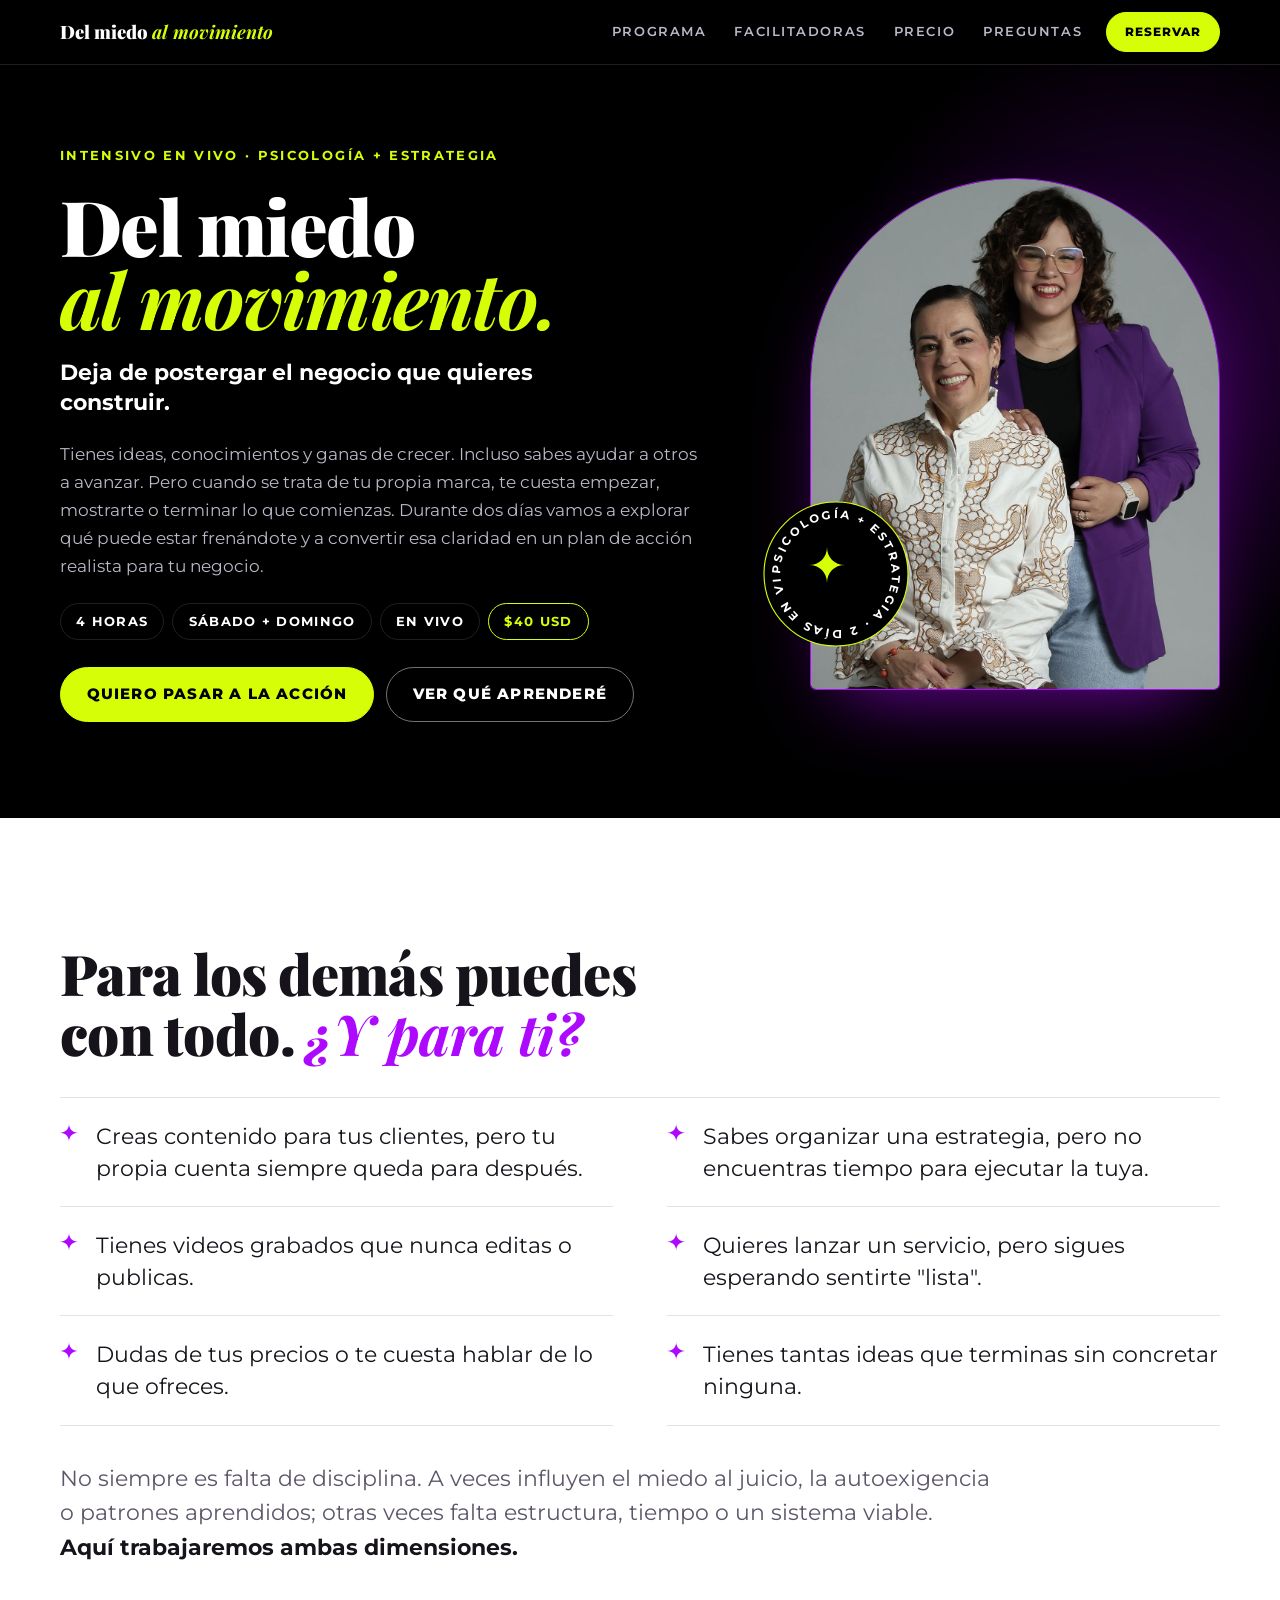
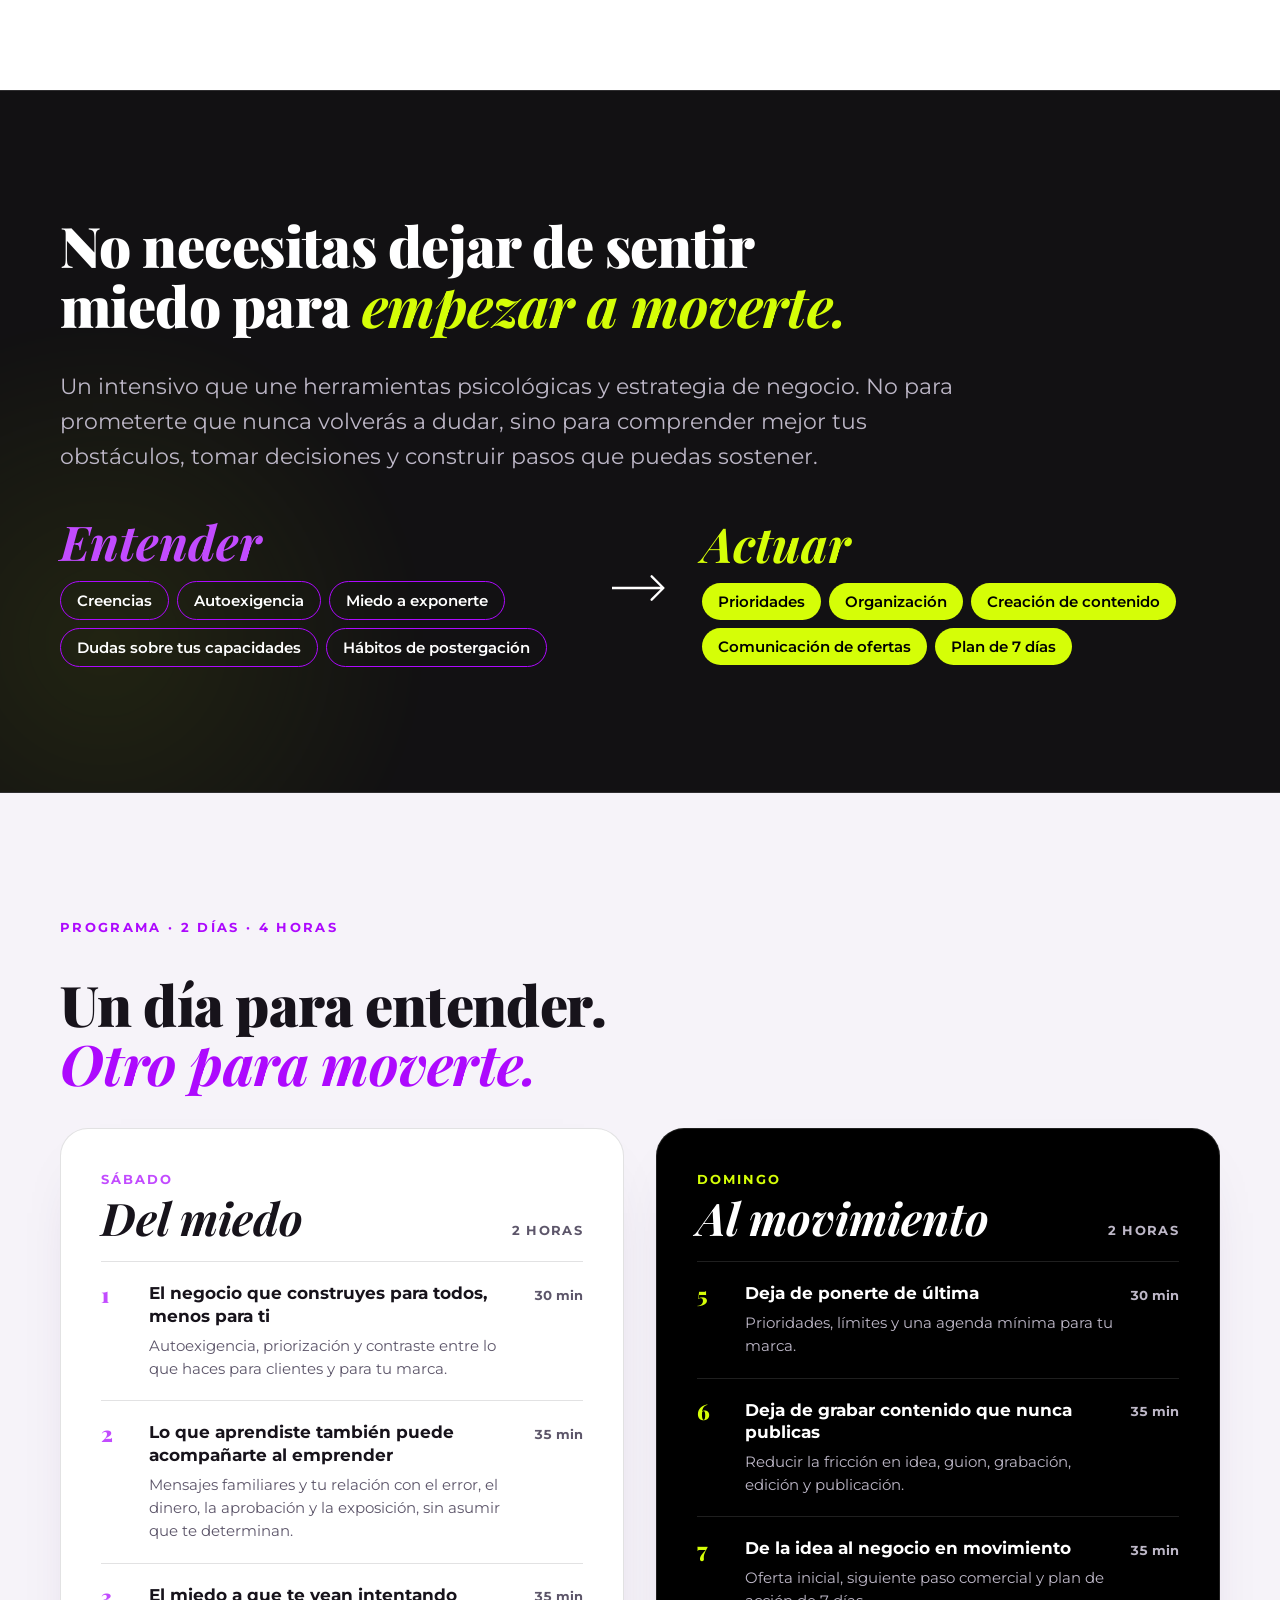
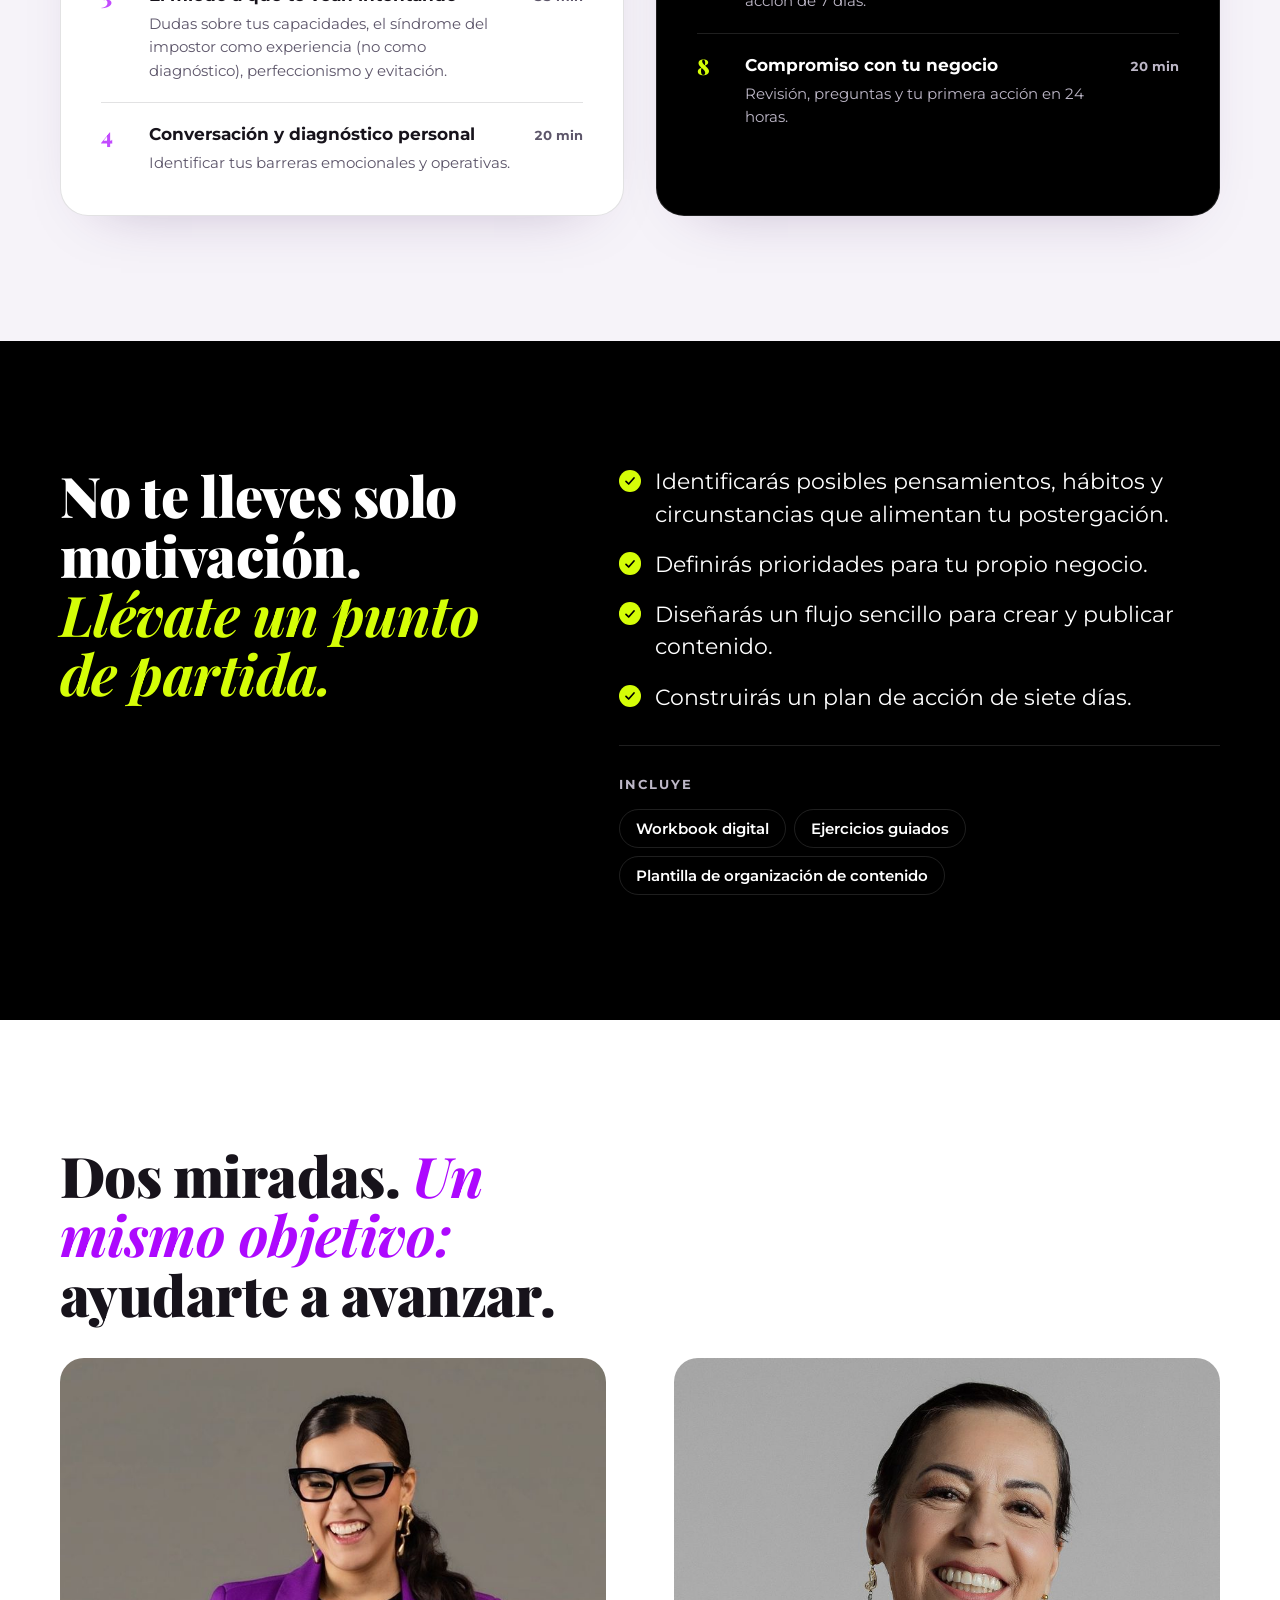
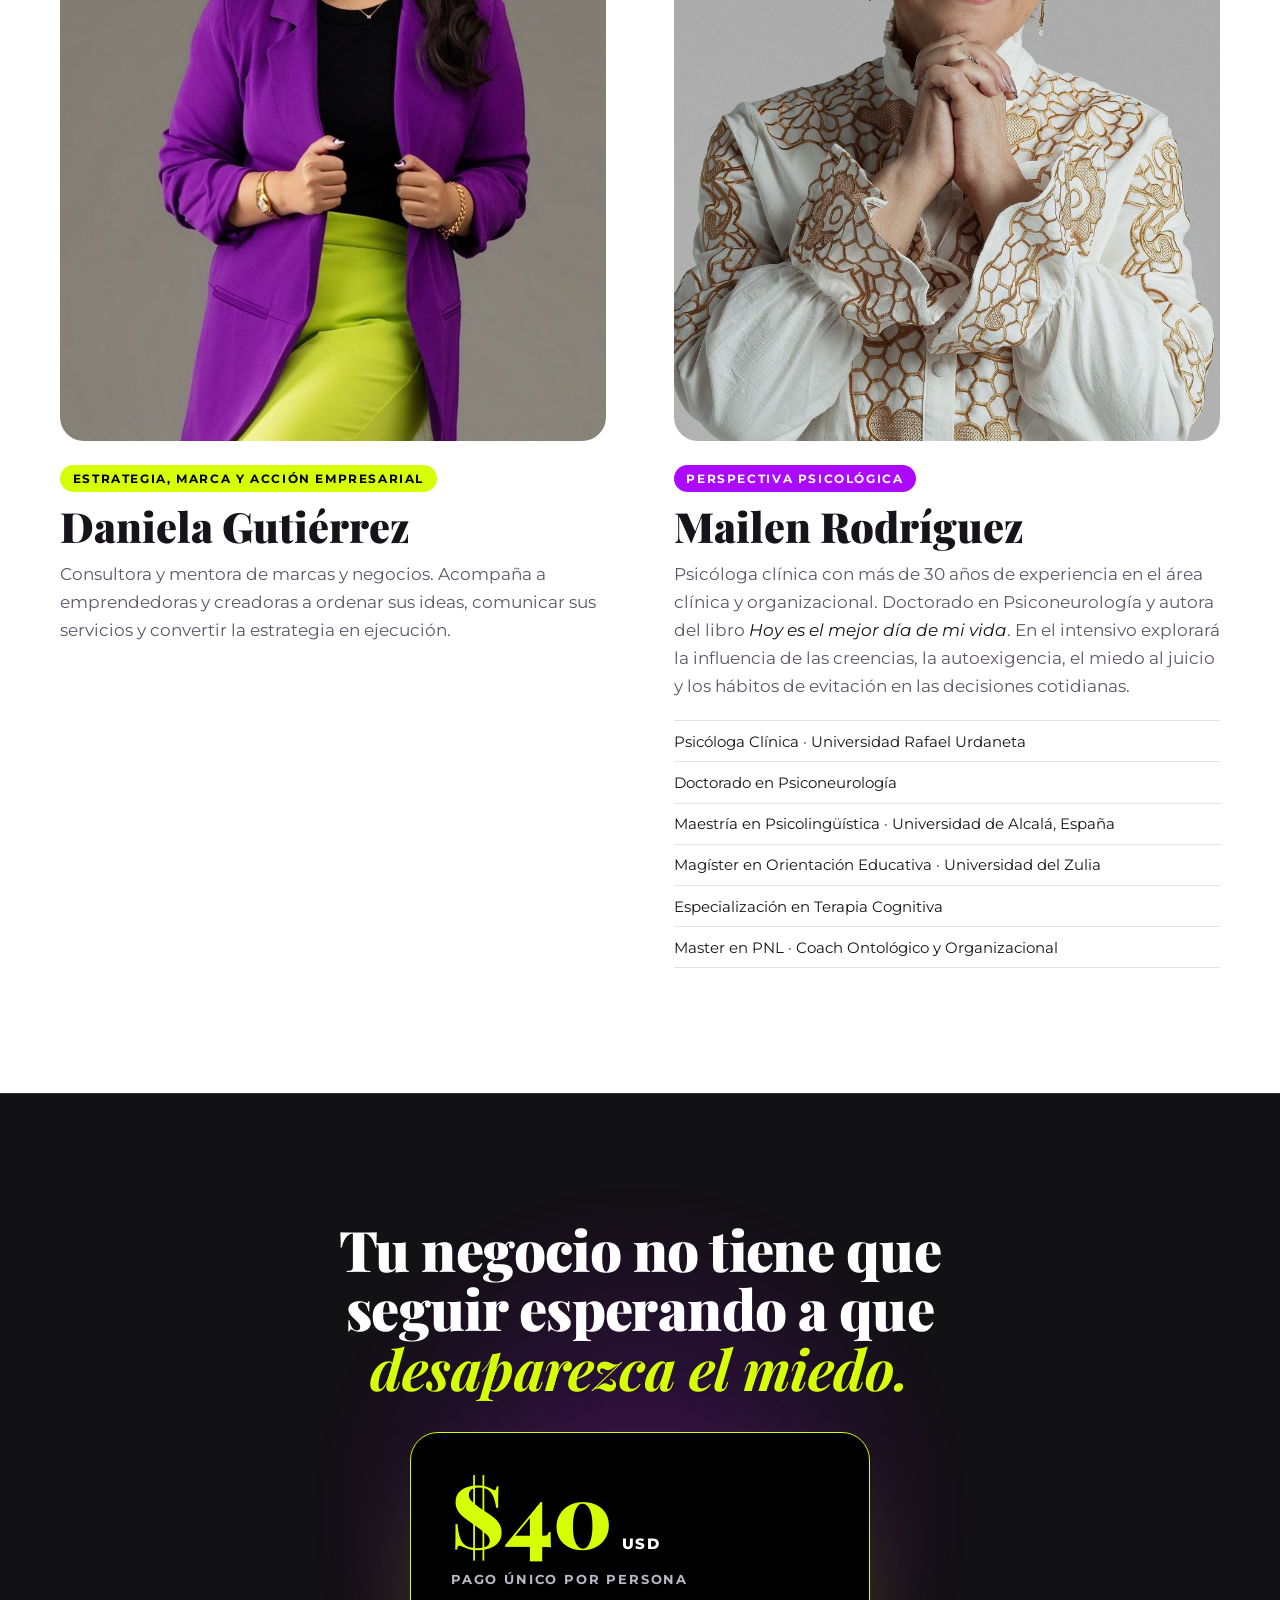
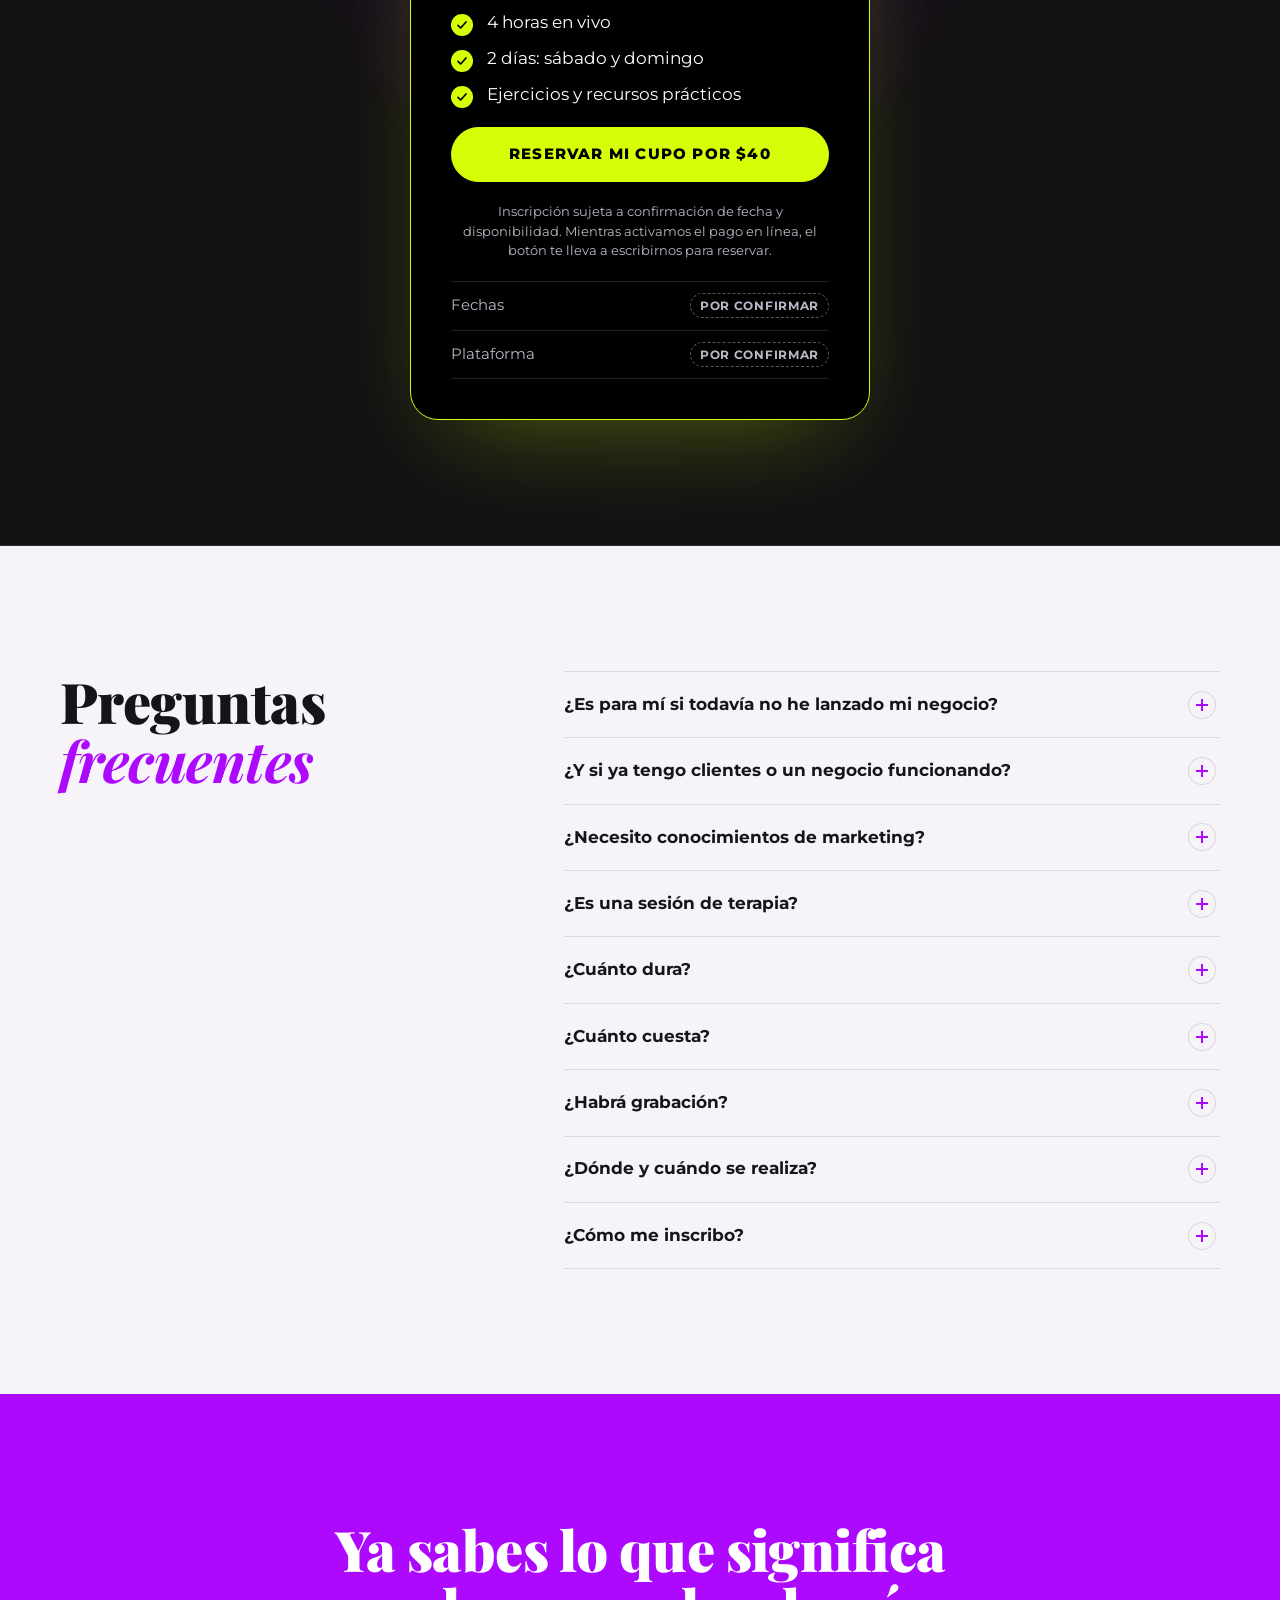
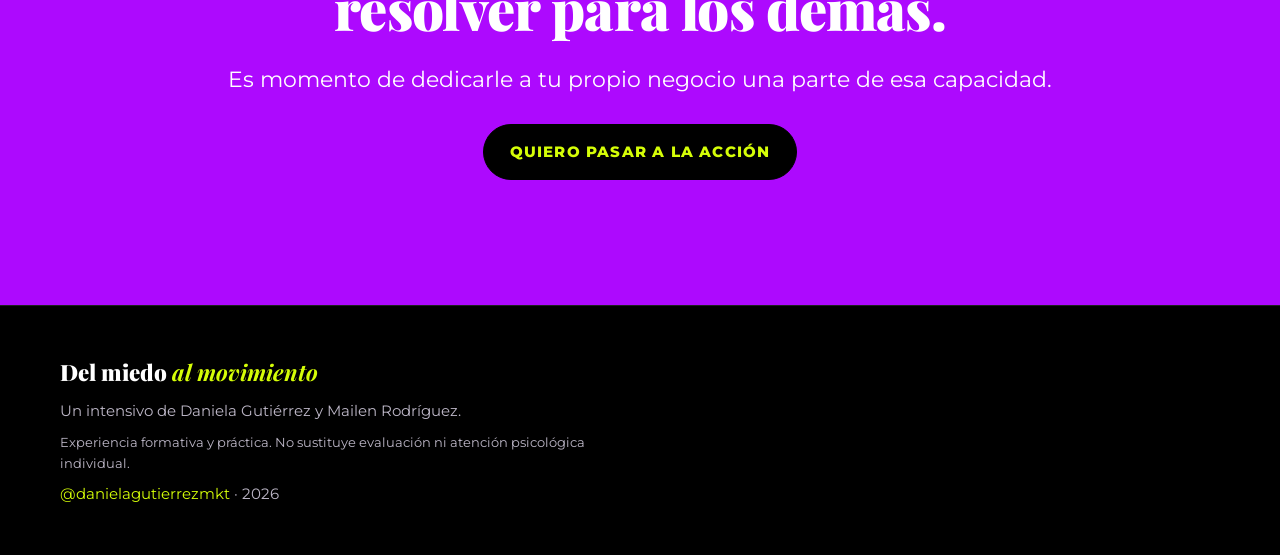
==== commit 74bb7ea2: "Alternate light sections and remove photo from closing CTA Co-Authored-By: Claude Opus 5.5 <noreply@" ====
--- a/landing-del-miedo-al-movimiento/index.html
+++ b/landing-del-miedo-al-movimiento/index.html
@@ -77,7 +77,7 @@
   </section>
 
   <!-- IDENTIFICACIÓN -->
-  <section class="sec" id="te-reconoces" aria-labelledby="id-title">
+  <section class="sec light" id="te-reconoces" aria-labelledby="id-title">
     <div class="wrap">
       <h2 class="h2 rv" id="id-title">Para los demás puedes con todo. <em>¿Y para ti?</em></h2>
       <ul class="pains">
@@ -119,7 +119,7 @@
   </section>
 
   <!-- PROGRAMA -->
-  <section class="sec" id="programa" aria-labelledby="prog-title">
+  <section class="sec light light--soft" id="programa" aria-labelledby="prog-title">
     <div class="wrap">
       <p class="eyebrow rv">Programa · 2 días · 4 horas</p>
       <h2 class="h2 rv" id="prog-title">Un día para entender. <em>Otro para moverte.</em></h2>
@@ -137,7 +137,7 @@
             <li class="mod"><span class="mod__n">4</span><div class="mod__body"><h4>Conversación y diagnóstico personal</h4><p>Identificar tus barreras emocionales y operativas.</p></div><span class="mod__t">20 min</span></li>
           </ol>
         </article>
-        <article class="day day--verde rv" aria-labelledby="dom-title">
+        <article class="day day--verde dark rv" aria-labelledby="dom-title">
           <header class="day__head">
             <p class="day__kicker">Domingo <span class="day__date" data-fecha="domingo"></span></p>
             <h3 class="day__title" id="dom-title">Al movimiento</h3>
@@ -155,7 +155,7 @@
   </section>
 
   <!-- RESULTADOS -->
-  <section class="sec sec--alt" id="resultados" aria-labelledby="res-title">
+  <section class="sec" id="resultados" aria-labelledby="res-title">
     <div class="wrap res">
       <div class="res__head">
         <h2 class="h2 rv" id="res-title">No te lleves solo motivación. <em>Llévate un punto de partida.</em></h2>
@@ -177,7 +177,7 @@
   </section>
 
   <!-- FACILITADORAS -->
-  <section class="sec" id="facilitadoras" aria-labelledby="fac-title">
+  <section class="sec light" id="facilitadoras" aria-labelledby="fac-title">
     <div class="wrap">
       <h2 class="h2 rv" id="fac-title">Dos miradas. <em>Un mismo objetivo:</em> ayudarte a avanzar.</h2>
       <div class="facs">
@@ -241,7 +241,7 @@
   </section>
 
   <!-- FAQ -->
-  <section class="sec" id="faq" aria-labelledby="faq-title">
+  <section class="sec light light--soft" id="faq" aria-labelledby="faq-title">
     <div class="wrap faq">
       <h2 class="h2 rv" id="faq-title">Preguntas <em>frecuentes</em></h2>
       <div class="faq__list">
@@ -260,10 +260,7 @@
 
   <!-- CTA FINAL -->
   <section class="final" aria-labelledby="final-title">
-    <div class="wrap final__grid">
-      <figure class="final__photo rv">
-        <img src="assets/daniela-sentada.jpg" width="1000" height="1000" loading="lazy" decoding="async" alt="Daniela Gutiérrez sentada en el piso del estudio, sonriendo, con blazer morado y pantalón verde.">
-      </figure>
+    <div class="wrap">
       <div class="final__text">
         <h2 class="h2 rv" id="final-title">Ya sabes lo que significa resolver para los demás.</h2>
         <p class="lead rv">Es momento de dedicarle a tu propio negocio una parte de esa capacidad.</p>
--- a/landing-del-miedo-al-movimiento/styles.css
+++ b/landing-del-miedo-al-movimiento/styles.css
@@ -10,6 +10,16 @@
   --verde: #d5fe07;
   --morado: #ad09fe;
   --morado-claro: #c24bff;
+  --blanco-suave: #f6f3f9;
+  --tinta: #17131b;
+
+  /* Tokens de contexto: cambian en las secciones claras (.light) */
+  --fg: #ffffff;
+  --fg-2: #bdb7c7;
+  --line: rgba(255, 255, 255, .12);
+  --acc: #d5fe07;
+  --spark: #c24bff;
+  --card: #202020;
 
   --f-display: "Playfair Display", "Playfair", Georgia, "Times New Roman", serif;
   --f-body: "Montserrat", "Helvetica Neue", Arial, system-ui, sans-serif;
@@ -31,7 +41,7 @@
 body {
   margin: 0;
   background: var(--negro);
-  color: var(--blanco);
+  color: var(--fg);
   font-family: var(--f-body);
   font-size: var(--s-md);
   line-height: 1.65;
@@ -66,15 +76,15 @@
 /* ---------- Tipografía compartida ---------- */
 .eyebrow {
   font-size: var(--s-xs); font-weight: 700; letter-spacing: .18em; text-transform: uppercase;
-  color: var(--verde);
+  color: var(--acc);
 }
 .h2 {
   font-family: var(--f-display); font-weight: 900; font-size: var(--s-h2);
   line-height: 1.06; letter-spacing: -.01em; text-wrap: balance; max-width: 18ch;
 }
 .h2--wide { max-width: 22ch; }
-.h2 em, .hero__title em { color: var(--verde); font-weight: 700; }
-.lead { font-size: var(--s-lg); line-height: 1.55; color: var(--texto-2); max-width: 60ch; }
+.h2 em, .hero__title em { color: var(--acc); font-weight: 700; }
+.lead { font-size: var(--s-lg); line-height: 1.55; color: var(--fg-2); max-width: 60ch; }
 
 /* ---------- Botones ---------- */
 .btn {
@@ -95,7 +105,7 @@
 .btn:hover { transform: translateY(-2px); box-shadow: 0 10px 30px -8px rgba(213, 254, 7, .45); }
 .btn--ghost { --bg: transparent; --fg: var(--blanco); border-color: rgba(255, 255, 255, .45); }
 .btn--ghost::after { display: none; }
-.btn--ghost:hover { border-color: var(--blanco); box-shadow: none; }
+.btn--ghost:hover { border-color: var(--fg); box-shadow: none; }
 .btn--sm { min-height: 40px; padding: .55rem 1.1rem; font-size: .75rem; }
 .btn--block { width: 100%; }
 @keyframes shine { 0%, 60% { left: -60%; } 100% { left: 130%; } }
@@ -104,7 +114,7 @@
 .top {
   position: sticky; top: env(safe-area-inset-top, 0px); z-index: 50;
   background: rgba(0, 0, 0, .82); backdrop-filter: blur(12px); -webkit-backdrop-filter: blur(12px);
-  border-bottom: 1px solid var(--linea);
+  border-bottom: 1px solid var(--line);
 }
 .top__in { display: flex; align-items: center; gap: 1.5rem; min-height: 64px; }
 .top__brand {
@@ -115,7 +125,7 @@
 .top__nav { display: flex; gap: 1.75rem; }
 .top__nav a {
   font-size: var(--s-xs); font-weight: 600; letter-spacing: .12em; text-transform: uppercase;
-  text-decoration: none; color: var(--texto-2); transition: color .2s;
+  text-decoration: none; color: var(--fg-2); transition: color .2s;
 }
 .top__nav a:hover { color: var(--verde); }
 .top__toggle { display: none; }
@@ -125,7 +135,7 @@
   .top__brand { font-size: 1rem; }
   .top__toggle {
     display: grid; place-items: center; width: 44px; height: 44px; margin-right: -8px;
-    background: transparent; border: 0; color: var(--blanco); cursor: pointer;
+    background: transparent; border: 0; color: var(--fg); cursor: pointer;
   }
   .top__bars, .top__bars::before, .top__bars::after {
     display: block; width: 20px; height: 2px; background: currentColor; border-radius: 2px;
@@ -142,10 +152,10 @@
     position: absolute; left: 0; right: 0; top: 100%;
     flex-direction: column; gap: 0;
     padding: .5rem max(20px, env(safe-area-inset-right, 0px)) 1.25rem max(20px, env(safe-area-inset-left, 0px));
-    background: var(--negro); border-bottom: 1px solid var(--linea);
+    background: var(--negro); border-bottom: 1px solid var(--line);
   }
   .top:not(.top--open) .top__nav { display: none; }
-  .top__nav a { padding: .9rem 0; border-bottom: 1px solid var(--linea); font-size: var(--s-sm); color: var(--blanco); }
+  .top__nav a { padding: .9rem 0; border-bottom: 1px solid var(--line); font-size: var(--s-sm); color: var(--fg); }
 }
 
 /* ---------- Resplandores y destellos ---------- */
@@ -167,16 +177,16 @@
 }
 .hero__title em { display: block; }
 .hero__sub { font-size: var(--s-lg); font-weight: 700; line-height: 1.35; max-width: 32ch; }
-.hero__lead { color: var(--texto-2); max-width: 58ch; }
+.hero__lead { color: var(--fg-2); max-width: 58ch; }
 .ficha { display: flex; flex-wrap: wrap; gap: .5rem; }
 .ficha li {
-  padding: .45rem .95rem; border: 1px solid var(--linea); border-radius: 999px;
+  padding: .45rem .95rem; border: 1px solid var(--line); border-radius: 999px;
   font-size: var(--s-xs); font-weight: 700; letter-spacing: .1em; text-transform: uppercase;
   font-variant-numeric: tabular-nums;
 }
 .ficha li:last-child { border-color: var(--verde); color: var(--verde); }
 .hero__ctas { display: flex; flex-wrap: wrap; gap: .75rem; padding-top: .25rem; }
-.hero__when { font-size: var(--s-xs); color: var(--texto-2); letter-spacing: .04em; }
+.hero__when { font-size: var(--s-xs); color: var(--fg-2); letter-spacing: .04em; }
 .hero__when:empty { display: none; }
 
 .hero__media { position: relative; justify-self: end; width: 100%; max-width: 480px; }
@@ -204,21 +214,35 @@
 
 /* ---------- Secciones ---------- */
 .sec { position: relative; overflow: hidden; padding-block: var(--pad-sec); }
-.sec--alt { background: var(--gris-2); border-block: 1px solid var(--linea); }
+.sec--alt { background: var(--gris-2); border-block: 1px solid var(--line); }
 .sec > .wrap { position: relative; z-index: 1; display: flex; flex-direction: column; gap: clamp(1.5rem, 1rem + 1.5vw, 2.5rem); }
 
+/* Contextos claros y oscuros */
+.light {
+  --fg: var(--tinta); --fg-2: #5d566a; --line: rgba(23, 19, 27, .12);
+  --acc: var(--morado); --spark: var(--morado); --card: #ffffff;
+  background: #ffffff; color: var(--fg);
+}
+.light--soft { background: var(--blanco-suave); }
+.dark {
+  --fg: #ffffff; --fg-2: #bdb7c7; --line: rgba(255, 255, 255, .12);
+  --acc: var(--verde); --spark: var(--morado-claro); --card: var(--negro);
+  color: var(--fg);
+}
+.light .day { box-shadow: 0 24px 60px -40px rgba(60, 20, 90, .35); }
+
 /* Identificación */
-.pains { display: grid; grid-template-columns: repeat(2, minmax(0, 1fr)); column-gap: clamp(1.5rem, 1rem + 3vw, 4rem); border-top: 1px solid var(--linea); }
+.pains { display: grid; grid-template-columns: repeat(2, minmax(0, 1fr)); column-gap: clamp(1.5rem, 1rem + 3vw, 4rem); border-top: 1px solid var(--line); }
 .pains li {
-  position: relative; padding: 1.35rem 0 1.35rem 2.25rem; border-bottom: 1px solid var(--linea);
+  position: relative; padding: 1.35rem 0 1.35rem 2.25rem; border-bottom: 1px solid var(--line);
   font-size: var(--s-lg); line-height: 1.45; min-width: 0;
 }
 .pains li::before {
-  content: ""; position: absolute; left: 0; top: 1.6rem; width: 18px; height: 18px; background: var(--morado-claro);
+  content: ""; position: absolute; left: 0; top: 1.6rem; width: 18px; height: 18px; background: var(--spark);
   clip-path: path("M9 0C9 5.25 12.75 9 18 9C12.75 9 9 12.75 9 18C9 12.75 5.25 9 0 9C5.25 9 9 5.25 9 0Z");
 }
-.close { max-width: 62ch; font-size: var(--s-lg); line-height: 1.55; color: var(--texto-2); }
-.close strong { color: var(--blanco); font-weight: 700; }
+.close { max-width: 62ch; font-size: var(--s-lg); line-height: 1.55; color: var(--fg-2); }
+.close strong { color: var(--fg); font-weight: 700; }
 @media (max-width: 720px) { .pains { grid-template-columns: 1fr; } }
 
 /* Propuesta */
@@ -230,9 +254,9 @@
 .duo__arrow svg { width: 56px; height: 28px; fill: none; stroke: var(--blanco); stroke-width: 2; stroke-linecap: round; stroke-linejoin: round; }
 .chips { display: flex; flex-wrap: wrap; gap: .5rem; }
 .chips li { padding: .55rem 1rem; border-radius: 999px; font-size: var(--s-sm); font-weight: 600; line-height: 1.3; }
-.chips--morado li { border: 1.5px solid var(--morado); color: var(--blanco); }
+.chips--morado li { border: 1.5px solid var(--morado); color: var(--fg); }
 .chips--verde li { background: var(--verde); color: var(--negro); }
-.chips--line li { border: 1px solid var(--linea); color: var(--blanco); }
+.chips--line li { border: 1px solid var(--line); color: var(--fg); }
 @media (max-width: 760px) {
   .duo { grid-template-columns: 1fr; }
   .duo__arrow { justify-self: start; transform: rotate(90deg); margin-left: .25rem; }
@@ -240,22 +264,22 @@
 
 /* Programa */
 .days { display: grid; grid-template-columns: repeat(2, minmax(0, 1fr)); gap: clamp(1.25rem, .5rem + 2vw, 2rem); }
-.day { --acc: var(--morado-claro); background: var(--gris); border-radius: 28px; padding: clamp(1.5rem, 1rem + 2vw, 2.5rem); min-width: 0; }
-.day--verde { --acc: var(--verde); }
-.day__head { display: grid; grid-template-columns: 1fr auto; align-items: end; gap: .25rem 1rem; padding-bottom: 1.25rem; border-bottom: 1px solid var(--linea); }
-.day__kicker { grid-column: 1 / -1; font-size: var(--s-xs); font-weight: 700; letter-spacing: .16em; text-transform: uppercase; color: var(--acc); }
-.day__date { color: var(--texto-2); letter-spacing: .08em; }
+.day { --day-acc: var(--morado-claro); background: var(--card); border: 1px solid var(--line); border-radius: 28px; padding: clamp(1.5rem, 1rem + 2vw, 2.5rem); min-width: 0; }
+.day--verde { --day-acc: var(--verde); }
+.day__head { display: grid; grid-template-columns: 1fr auto; align-items: end; gap: .25rem 1rem; padding-bottom: 1.25rem; border-bottom: 1px solid var(--line); }
+.day__kicker { grid-column: 1 / -1; font-size: var(--s-xs); font-weight: 700; letter-spacing: .16em; text-transform: uppercase; color: var(--day-acc); }
+.day__date { color: var(--fg-2); letter-spacing: .08em; }
 .day__date:not(:empty)::before { content: "· "; }
 .day__title { font-family: var(--f-display); font-style: italic; font-weight: 700; font-size: clamp(2rem, 1.5rem + 1.8vw, 2.8rem); line-height: 1.05; }
-.day__meta { font-size: var(--s-xs); font-weight: 700; letter-spacing: .1em; text-transform: uppercase; color: var(--texto-2); }
+.day__meta { font-size: var(--s-xs); font-weight: 700; letter-spacing: .1em; text-transform: uppercase; color: var(--fg-2); }
 .mods { display: flex; flex-direction: column; }
-.mod { display: grid; grid-template-columns: 2rem minmax(0, 1fr) auto; gap: 1rem; padding: 1.25rem 0; border-bottom: 1px solid var(--linea); }
+.mod { display: grid; grid-template-columns: 2rem minmax(0, 1fr) auto; gap: 1rem; padding: 1.25rem 0; border-bottom: 1px solid var(--line); }
 .mod:last-child { border-bottom: 0; padding-bottom: 0; }
-.mod__n { font-family: var(--f-display); font-weight: 900; font-size: 1.35rem; line-height: 1.2; color: var(--acc); }
+.mod__n { font-family: var(--f-display); font-weight: 900; font-size: 1.35rem; line-height: 1.2; color: var(--day-acc); }
 .mod__body { display: flex; flex-direction: column; gap: .35rem; }
 .mod h4 { font-size: var(--s-md); font-weight: 700; line-height: 1.35; }
-.mod p { font-size: var(--s-sm); color: var(--texto-2); line-height: 1.55; }
-.mod__t { font-size: var(--s-xs); font-weight: 700; color: var(--texto-2); white-space: nowrap; font-variant-numeric: tabular-nums; padding-top: .15rem; }
+.mod p { font-size: var(--s-sm); color: var(--fg-2); line-height: 1.55; }
+.mod__t { font-size: var(--s-xs); font-weight: 700; color: var(--fg-2); white-space: nowrap; font-variant-numeric: tabular-nums; padding-top: .15rem; }
 @media (max-width: 860px) { .days { grid-template-columns: 1fr; } }
 @media (max-width: 420px) {
   .mod { grid-template-columns: 1.6rem minmax(0, 1fr); }
@@ -273,9 +297,9 @@
 }
 .checks--tight { gap: .7rem; }
 .checks--tight li { font-size: var(--s-md); }
-.kit { display: flex; flex-direction: column; gap: .85rem; padding-top: 1.75rem; border-top: 1px solid var(--linea); }
-.kit__label { font-size: var(--s-xs); font-weight: 700; letter-spacing: .16em; text-transform: uppercase; color: var(--texto-2); }
-.kit__note { font-size: var(--s-sm); color: var(--texto-2); }
+.kit { display: flex; flex-direction: column; gap: .85rem; padding-top: 1.75rem; border-top: 1px solid var(--line); }
+.kit__label { font-size: var(--s-xs); font-weight: 700; letter-spacing: .16em; text-transform: uppercase; color: var(--fg-2); }
+.kit__note { font-size: var(--s-sm); color: var(--fg-2); }
 @media (max-width: 860px) { .sec > .wrap.res { grid-template-columns: 1fr; } }
 
 /* Facilitadoras */
@@ -284,14 +308,14 @@
 .fac__photo { border-radius: 24px; overflow: hidden; aspect-ratio: 4 / 5; max-width: 100%; background: var(--gris); }
 .fac__photo img { width: 100%; height: 100%; object-fit: cover; }
 .fac__text { display: flex; flex-direction: column; gap: .75rem; }
-.fac__role { font-size: var(--s-xs); font-weight: 700; letter-spacing: .16em; text-transform: uppercase; }
-.fac__role--verde { color: var(--verde); }
-.fac__role--morado { color: var(--morado-claro); }
+.fac__role { align-self: flex-start; padding: .35rem .8rem; border-radius: 999px; font-size: .72rem; font-weight: 700; letter-spacing: .14em; text-transform: uppercase; line-height: 1.4; }
+.fac__role--verde { background: var(--verde); color: var(--negro); }
+.fac__role--morado { background: var(--morado); color: var(--blanco); }
 .fac__name { font-family: var(--f-display); font-weight: 900; font-size: clamp(1.9rem, 1.4rem + 1.6vw, 2.6rem); line-height: 1.05; }
-.fac__text > p:not(.fac__role) { color: var(--texto-2); max-width: 58ch; }
-.fac cite { font-style: italic; color: var(--blanco); }
-.creds { display: flex; flex-direction: column; margin-top: .5rem; border-top: 1px solid var(--linea); }
-.creds li { padding: .6rem 0; border-bottom: 1px solid var(--linea); font-size: var(--s-sm); line-height: 1.4; }
+.fac__text > p:not(.fac__role) { color: var(--fg-2); max-width: 58ch; }
+.fac cite { font-style: italic; color: var(--fg); }
+.creds { display: flex; flex-direction: column; margin-top: .5rem; border-top: 1px solid var(--line); }
+.creds li { padding: .6rem 0; border-bottom: 1px solid var(--line); font-size: var(--s-sm); line-height: 1.4; }
 @media (max-width: 760px) { .facs { grid-template-columns: 1fr; } }
 
 /* Precio */
@@ -306,22 +330,22 @@
 .ticket__price { display: flex; align-items: baseline; gap: .6rem; }
 .ticket__amount { font-family: var(--f-display); font-weight: 900; font-size: clamp(4rem, 3rem + 4vw, 5.5rem); line-height: .9; color: var(--verde); font-variant-numeric: tabular-nums; }
 .ticket__cur { font-weight: 800; letter-spacing: .12em; font-size: var(--s-sm); }
-.ticket__once { margin-top: -.5rem; font-size: var(--s-xs); font-weight: 700; letter-spacing: .14em; text-transform: uppercase; color: var(--texto-2); }
-.ticket__micro { font-size: var(--s-xs); color: var(--texto-2); line-height: 1.5; text-align: center; }
+.ticket__once { margin-top: -.5rem; font-size: var(--s-xs); font-weight: 700; letter-spacing: .14em; text-transform: uppercase; color: var(--fg-2); }
+.ticket__micro { font-size: var(--s-xs); color: var(--fg-2); line-height: 1.5; text-align: center; }
 .ticket__micro a { color: var(--verde); }
-.ticket__facts { margin: 0; display: flex; flex-direction: column; border-top: 1px solid var(--linea); }
-.ticket__facts > div { display: flex; justify-content: space-between; gap: 1rem; padding: .7rem 0; border-bottom: 1px solid var(--linea); font-size: var(--s-sm); }
-.ticket__facts dt { color: var(--texto-2); }
+.ticket__facts { margin: 0; display: flex; flex-direction: column; border-top: 1px solid var(--line); }
+.ticket__facts > div { display: flex; justify-content: space-between; gap: 1rem; padding: .7rem 0; border-bottom: 1px solid var(--line); font-size: var(--s-sm); }
+.ticket__facts dt { color: var(--fg-2); }
 .ticket__facts dd { margin: 0; text-align: right; font-weight: 600; }
 .pend {
   display: inline-block; padding: .1rem .55rem; border-radius: 999px; border: 1px dashed rgba(255, 255, 255, .35);
-  font-size: .75rem; font-weight: 700; letter-spacing: .06em; text-transform: uppercase; color: var(--texto-2); white-space: nowrap;
+  font-size: .75rem; font-weight: 700; letter-spacing: .06em; text-transform: uppercase; color: var(--fg-2); white-space: nowrap;
 }
 
 /* FAQ */
 .sec > .wrap.faq { display: grid; grid-template-columns: minmax(0, .8fr) minmax(0, 1.2fr); gap: clamp(2rem, 1rem + 4vw, 5rem); align-items: start; }
-.faq__list { border-top: 1px solid var(--linea); min-width: 0; }
-.qa { border-bottom: 1px solid var(--linea); }
+.faq__list { border-top: 1px solid var(--line); min-width: 0; }
+.qa { border-bottom: 1px solid var(--line); }
 .qa summary {
   position: relative; display: block; cursor: pointer; list-style: none;
   padding: 1.3rem 3rem 1.3rem 0; font-weight: 700; font-size: var(--s-md); line-height: 1.4;
@@ -330,38 +354,32 @@
 .qa summary::-webkit-details-marker { display: none; }
 .qa summary::after {
   content: ""; position: absolute; right: .25rem; top: 50%; width: 28px; height: 28px; margin-top: -14px; border-radius: 50%;
-  border: 1.5px solid var(--linea);
+  border: 1.5px solid var(--line);
   background:
-    linear-gradient(var(--verde), var(--verde)) center / 12px 2px no-repeat,
-    linear-gradient(var(--verde), var(--verde)) center / 2px 12px no-repeat;
+    linear-gradient(var(--acc), var(--acc)) center / 12px 2px no-repeat,
+    linear-gradient(var(--acc), var(--acc)) center / 2px 12px no-repeat;
   transition: transform .3s var(--ease), background-size .3s var(--ease);
 }
 .qa[open] summary::after { transform: rotate(180deg); background-size: 12px 2px, 2px 0; }
-.qa summary:hover { color: var(--verde); }
-.qa__a { padding: 0 3rem 1.4rem 0; color: var(--texto-2); }
+.qa summary:hover { color: var(--acc); }
+.qa__a { padding: 0 3rem 1.4rem 0; color: var(--fg-2); }
 .qa__a p { max-width: 60ch; }
-.qa__a a { color: var(--verde); }
+.qa__a a { color: var(--acc); }
 @media (max-width: 860px) { .sec > .wrap.faq { grid-template-columns: 1fr; } }
 
 /* CTA final */
 .final { position: relative; padding-block: var(--pad-sec); background: var(--morado); overflow: hidden; }
-.final__grid { display: grid; grid-template-columns: minmax(0, .8fr) minmax(0, 1.2fr); gap: clamp(2rem, 1rem + 4vw, 5rem); align-items: center; }
-.final__photo { border-radius: 50%; overflow: hidden; aspect-ratio: 1; max-width: 100%; border: 6px solid var(--verde); }
-.final__photo img { width: 100%; height: 100%; object-fit: cover; }
-.final__text { display: flex; flex-direction: column; gap: 1.5rem; min-width: 0; }
-.final .h2 { max-width: 16ch; }
-.final .lead { color: var(--blanco); }
+.final__text { display: flex; flex-direction: column; align-items: center; gap: 1.5rem; text-align: center; }
+.final .h2 { max-width: 20ch; }
+.final .hero__ctas { justify-content: center; }
+.final .lead { color: var(--fg); }
 .final .btn { --bg: var(--negro); --fg: var(--verde); }
 .final .btn:hover { box-shadow: 0 10px 30px -8px rgba(0, 0, 0, .6); }
-@media (max-width: 760px) {
-  .final__grid { grid-template-columns: 1fr; }
-  .final__photo { max-width: 260px; }
-}
 
 /* Footer */
-.foot { padding-block: 3rem calc(3rem + 72px); border-top: 1px solid var(--linea); font-size: var(--s-sm); color: var(--texto-2); }
+.foot { padding-block: 3rem calc(3rem + 72px); border-top: 1px solid var(--line); font-size: var(--s-sm); color: var(--fg-2); }
 .foot__in { display: flex; flex-direction: column; gap: .5rem; }
-.foot__brand { font-family: var(--f-display); font-weight: 900; font-size: 1.4rem; color: var(--blanco); }
+.foot__brand { font-family: var(--f-display); font-weight: 900; font-size: 1.4rem; color: var(--fg); }
 .foot__brand em { color: var(--verde); font-weight: 700; }
 .foot__legal { font-size: var(--s-xs); max-width: 60ch; }
 .foot a { color: var(--verde); text-decoration: none; }
@@ -372,12 +390,12 @@
   position: fixed; left: 0; right: 0; bottom: 0; z-index: 40;
   padding: .7rem max(16px, env(safe-area-inset-right, 0px)) calc(.7rem + env(safe-area-inset-bottom, 0px)) max(16px, env(safe-area-inset-left, 0px));
   background: rgba(0, 0, 0, .9); backdrop-filter: blur(12px); -webkit-backdrop-filter: blur(12px);
-  border-top: 1px solid var(--linea);
+  border-top: 1px solid var(--line);
   transform: translateY(110%); transition: transform .35s var(--ease);
 }
 .dock--on { transform: none; }
 .dock__in { display: flex; align-items: center; justify-content: space-between; gap: 1rem; max-width: 640px; margin-inline: auto; }
-.dock__txt { font-size: var(--s-sm); color: var(--texto-2); }
+.dock__txt { font-size: var(--s-sm); color: var(--fg-2); }
 .dock__txt strong { color: var(--verde); font-variant-numeric: tabular-nums; }
 @media (min-width: 821px) { .dock { display: none; } }
 
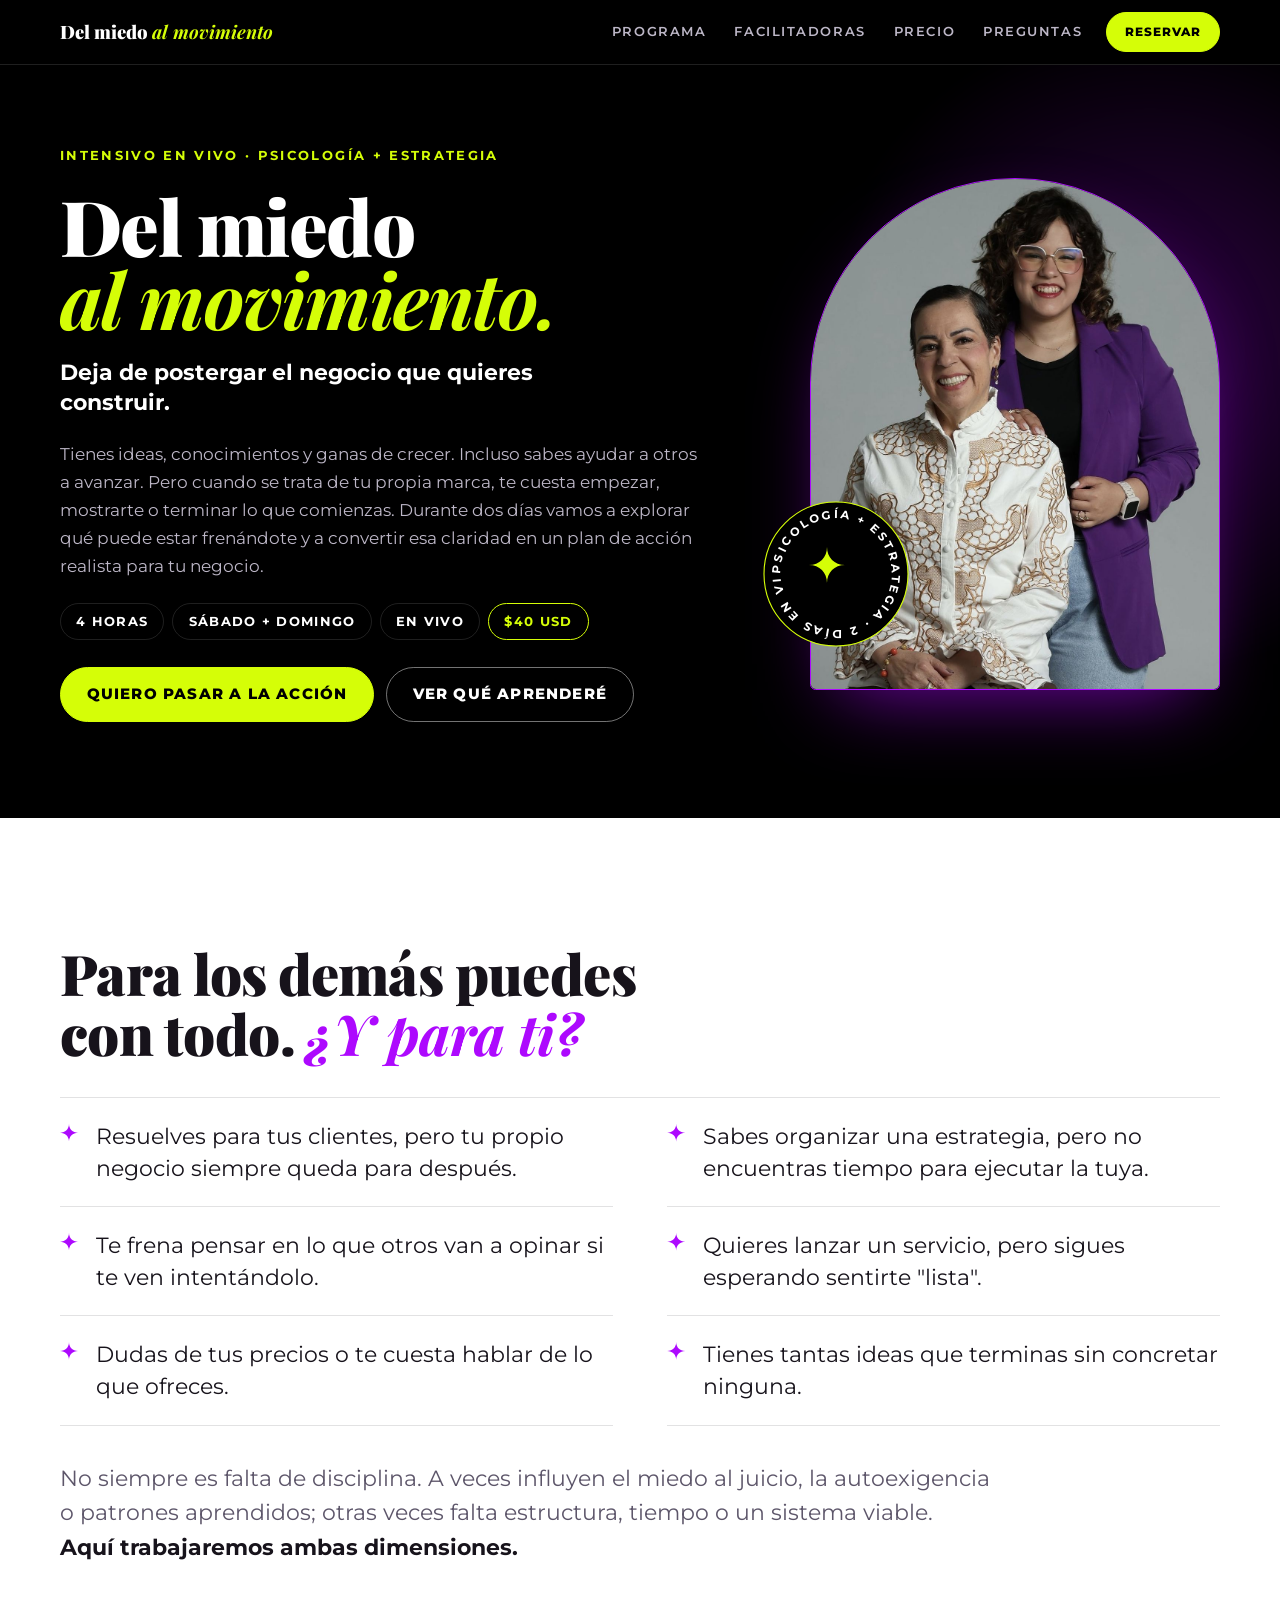
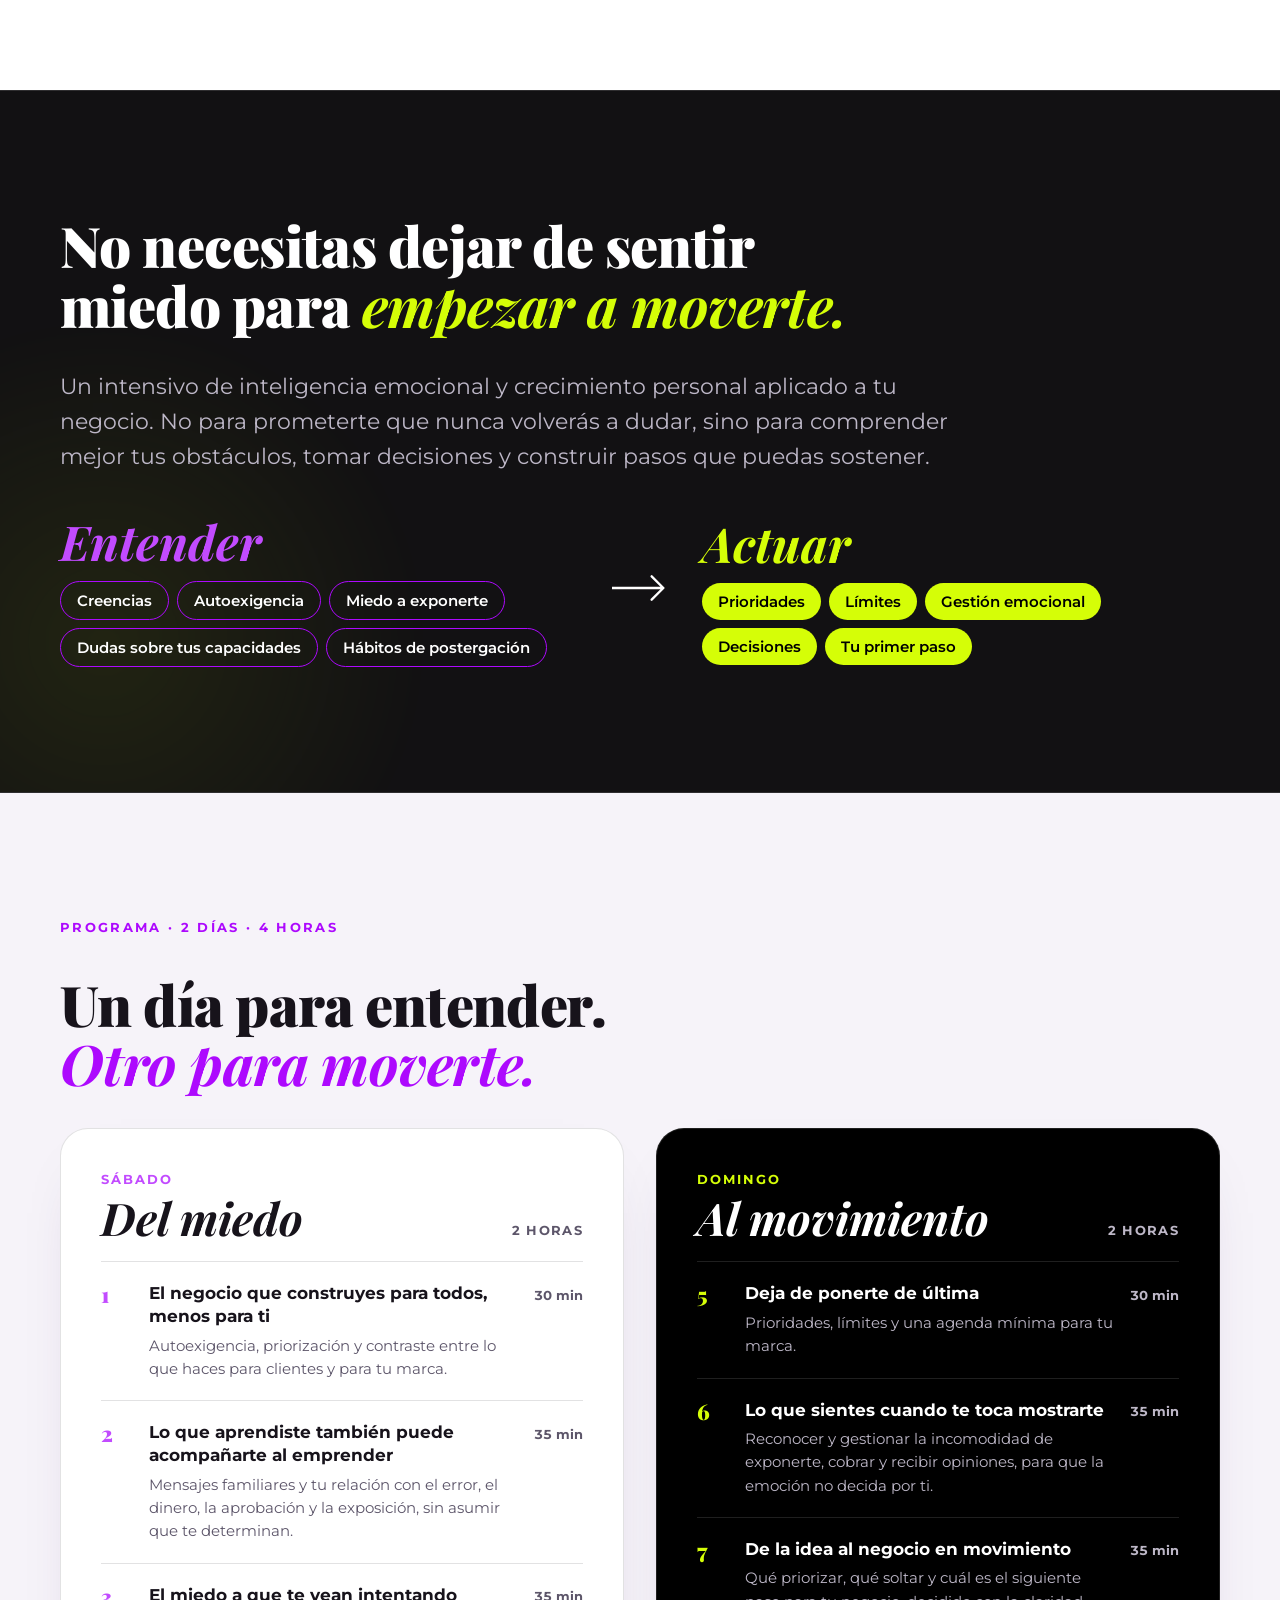
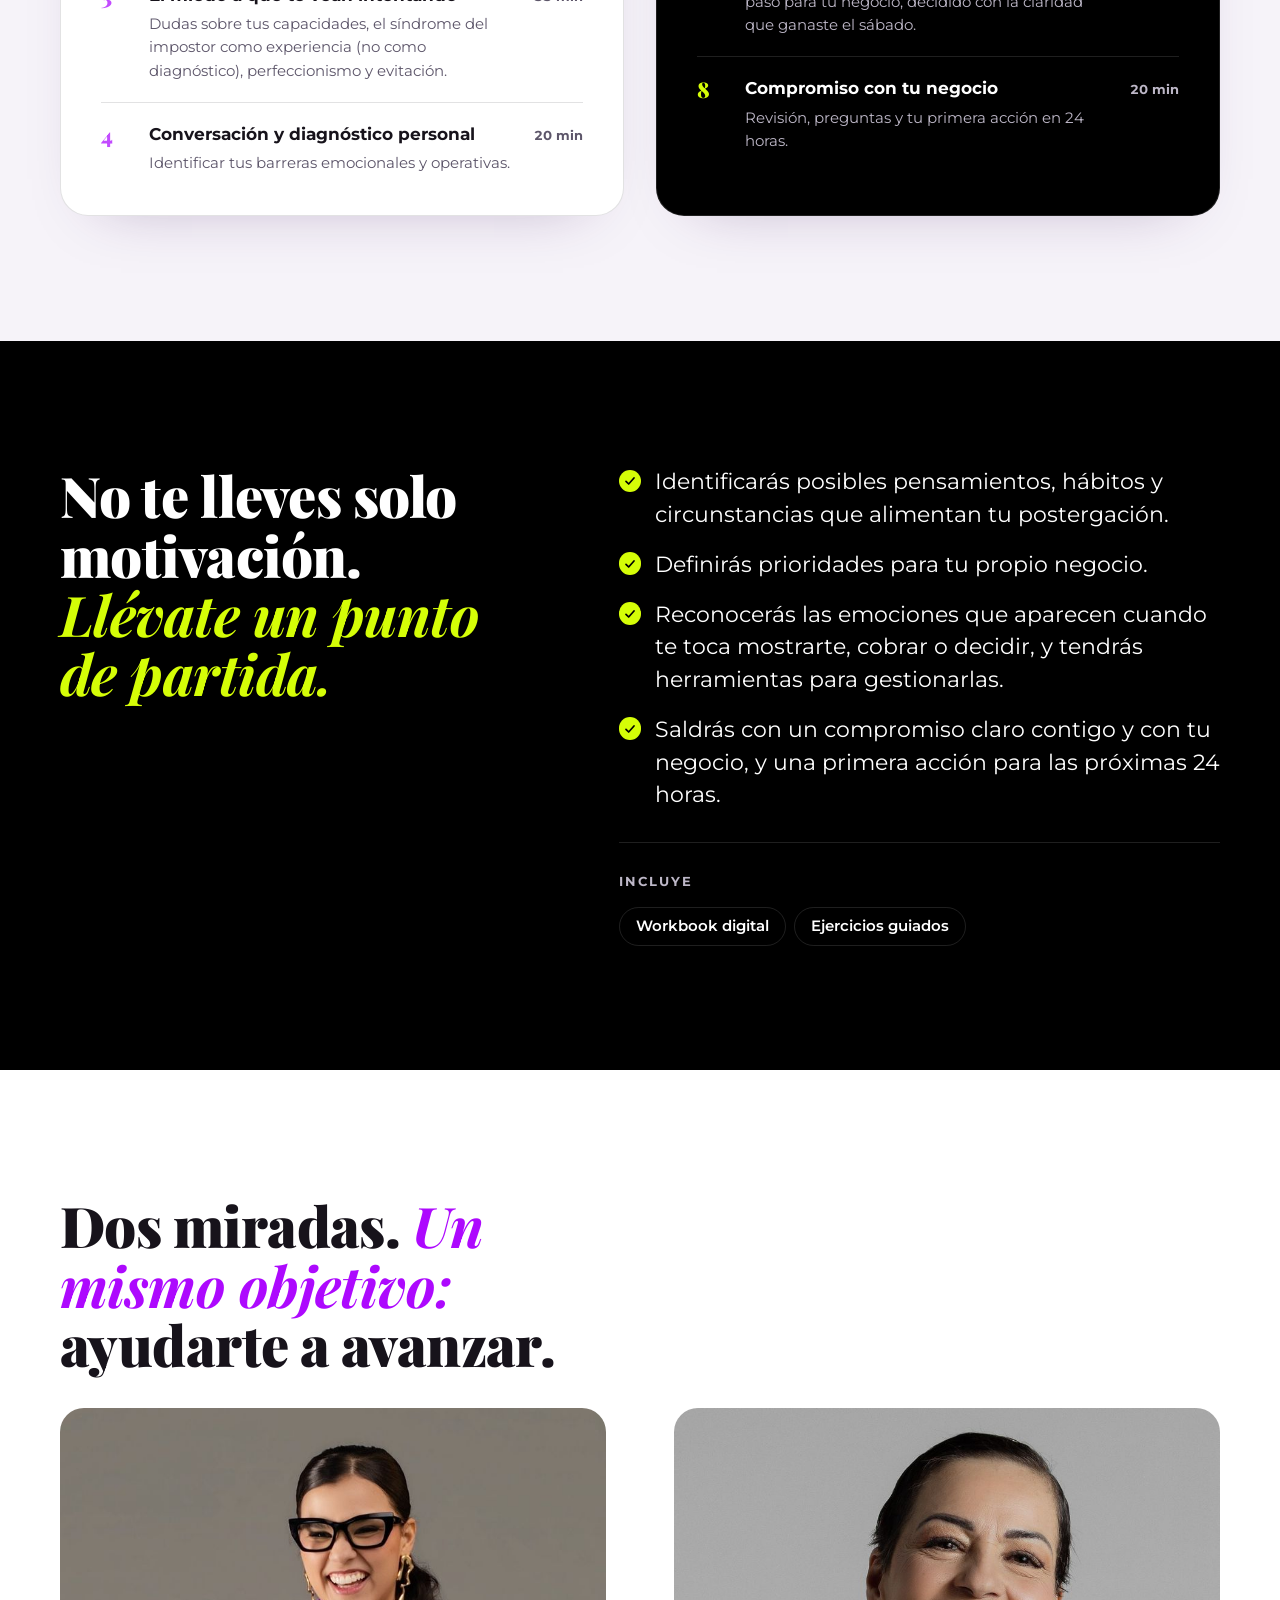
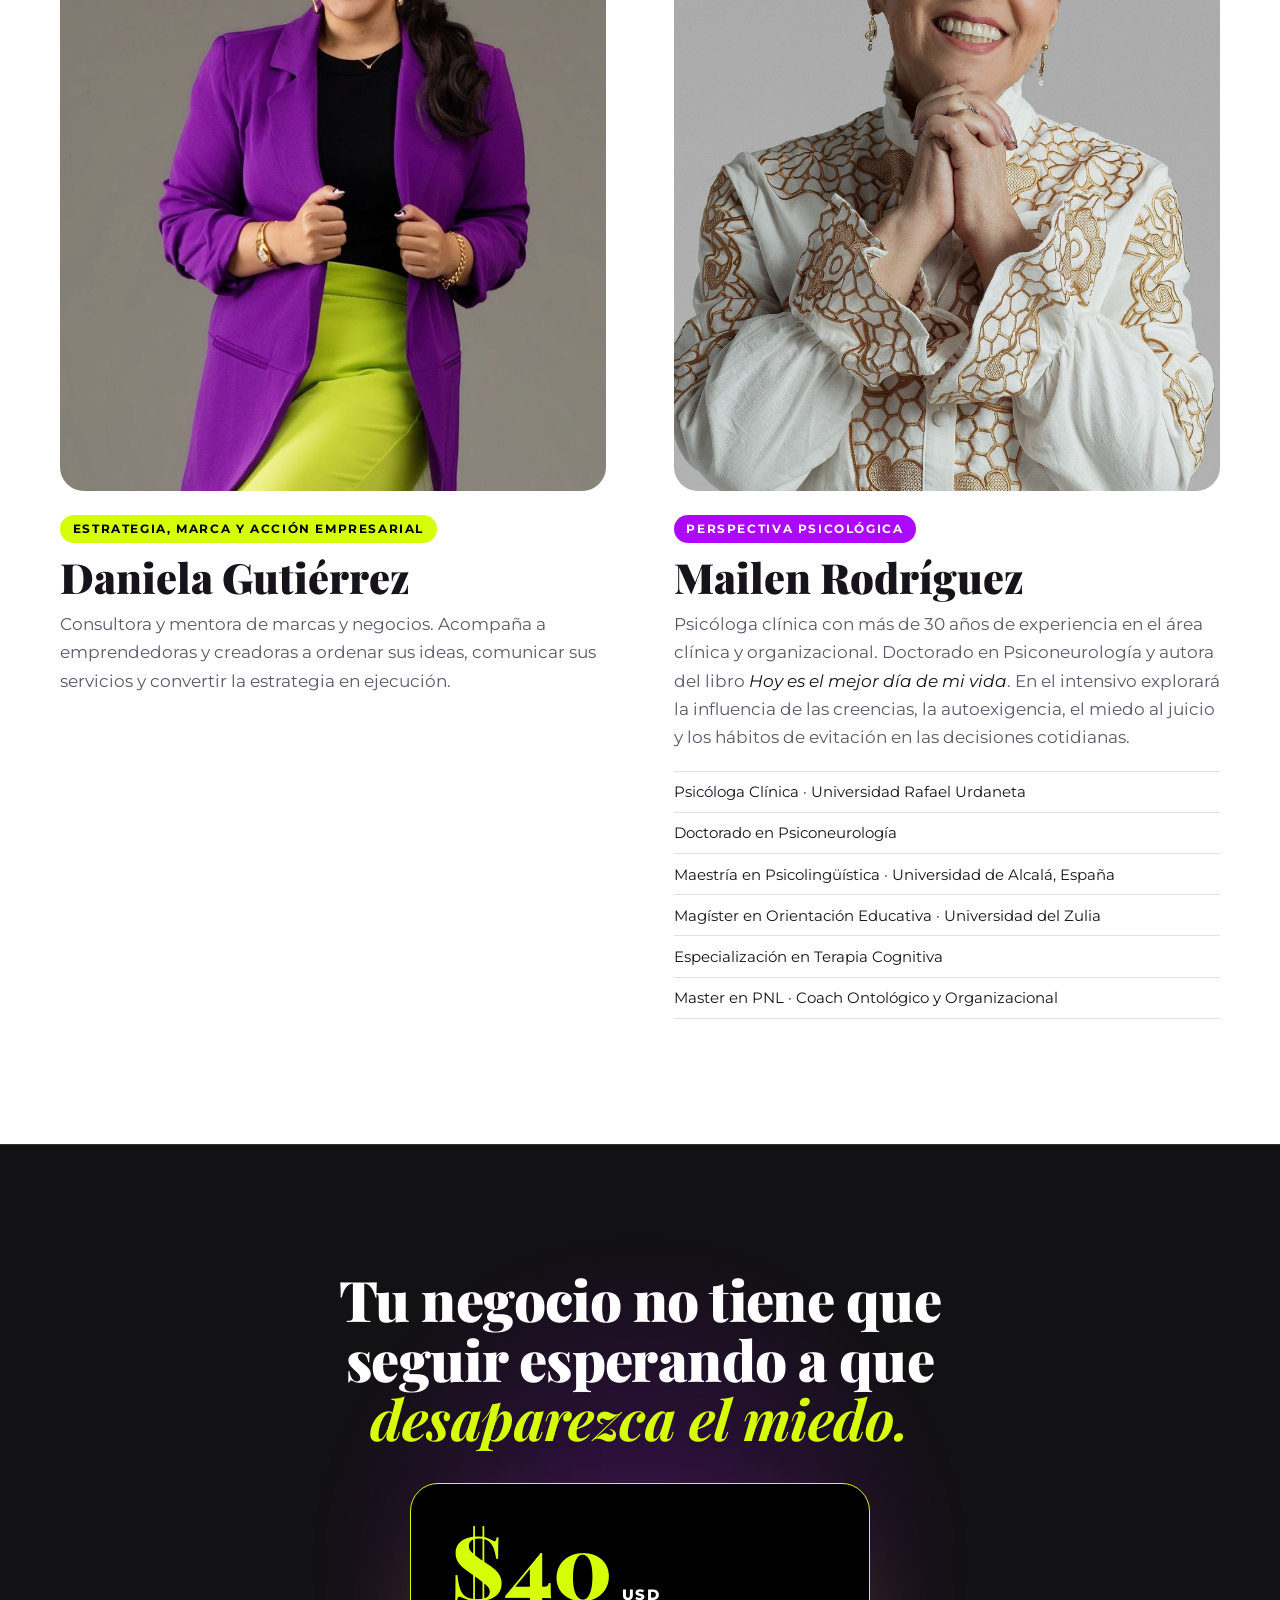
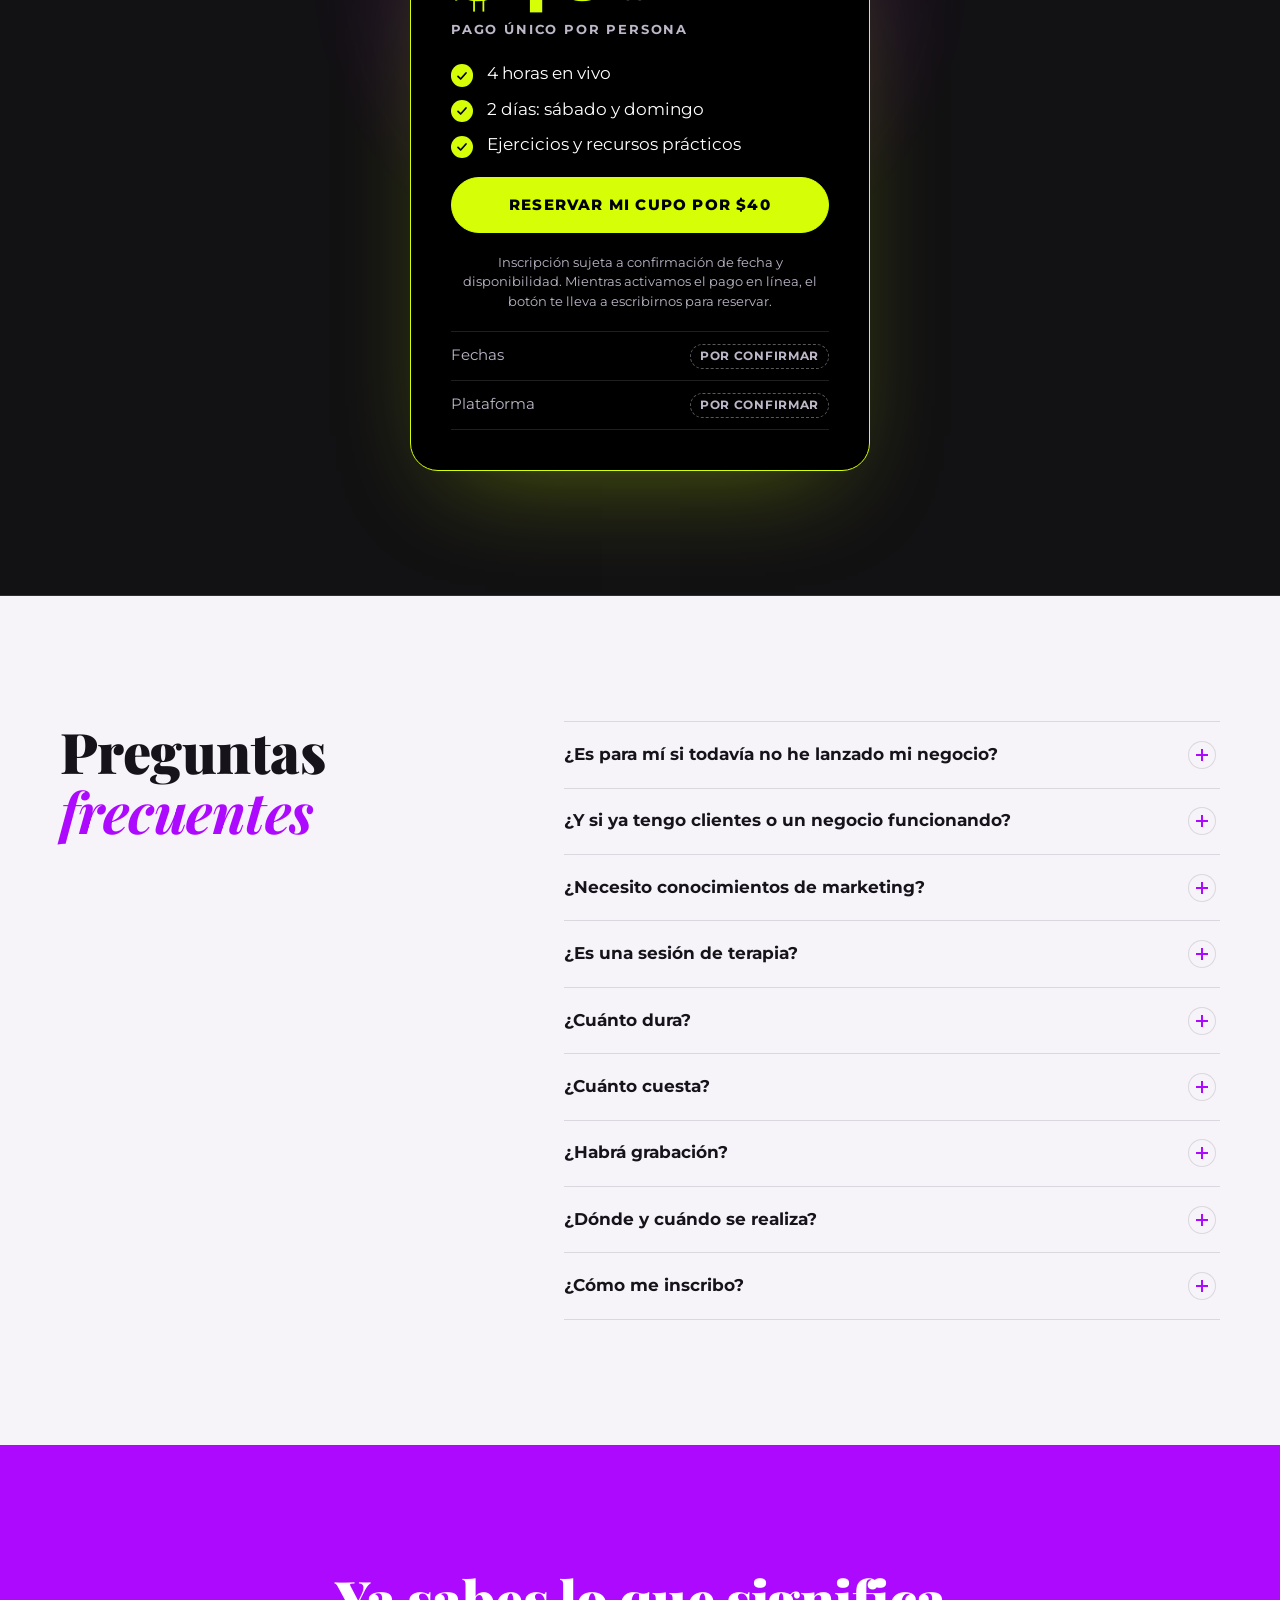
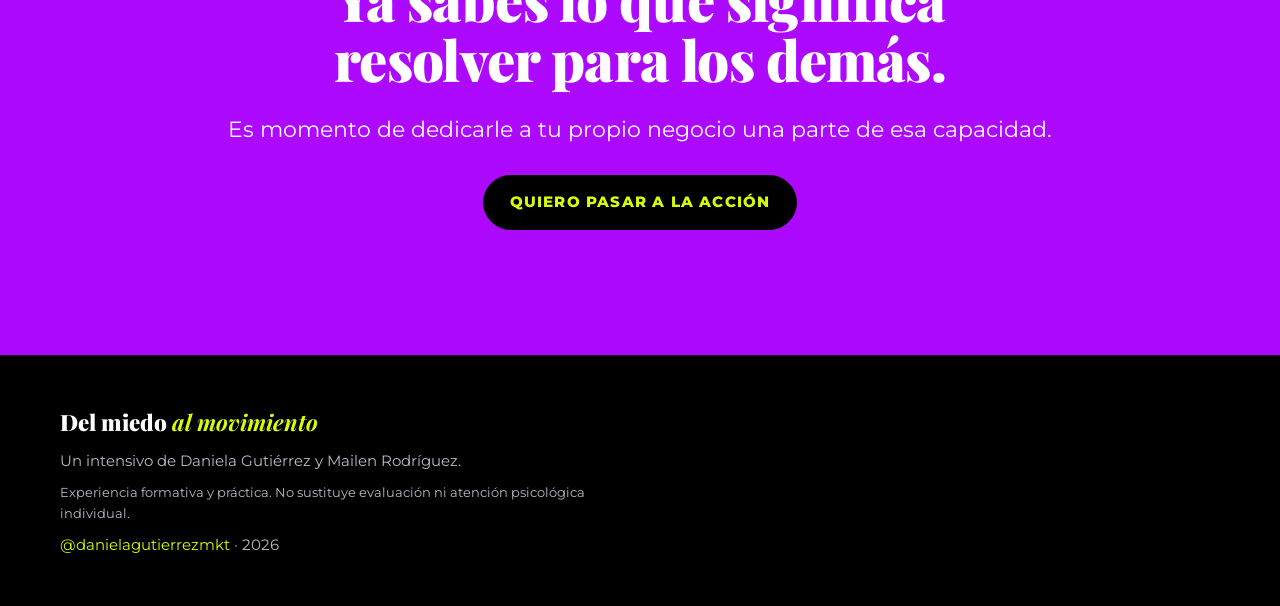
==== commit 7814e927: "Reframe copy around emotional intelligence instead of content creation Co-Authored-By: Claude Opus 5" ====
--- a/landing-del-miedo-al-movimiento/index.html
+++ b/landing-del-miedo-al-movimiento/index.html
@@ -81,9 +81,9 @@
     <div class="wrap">
       <h2 class="h2 rv" id="id-title">Para los demás puedes con todo. <em>¿Y para ti?</em></h2>
       <ul class="pains">
-        <li class="rv">Creas contenido para tus clientes, pero tu propia cuenta siempre queda para después.</li>
+        <li class="rv">Resuelves para tus clientes, pero tu propio negocio siempre queda para después.</li>
         <li class="rv">Sabes organizar una estrategia, pero no encuentras tiempo para ejecutar la tuya.</li>
-        <li class="rv">Tienes videos grabados que nunca editas o publicas.</li>
+        <li class="rv">Te frena pensar en lo que otros van a opinar si te ven intentándolo.</li>
         <li class="rv">Quieres lanzar un servicio, pero sigues esperando sentirte "lista".</li>
         <li class="rv">Dudas de tus precios o te cuesta hablar de lo que ofreces.</li>
         <li class="rv">Tienes tantas ideas que terminas sin concretar ninguna.</li>
@@ -97,7 +97,7 @@
     <div class="glow glow--verde" aria-hidden="true"></div>
     <div class="wrap">
       <h2 class="h2 h2--wide rv" id="prop-title">No necesitas dejar de sentir miedo para <em>empezar a moverte.</em></h2>
-      <p class="lead rv">Un intensivo que une herramientas psicológicas y estrategia de negocio. No para prometerte que nunca volverás a dudar, sino para comprender mejor tus obstáculos, tomar decisiones y construir pasos que puedas sostener.</p>
+      <p class="lead rv">Un intensivo de inteligencia emocional y crecimiento personal aplicado a tu negocio. No para prometerte que nunca volverás a dudar, sino para comprender mejor tus obstáculos, tomar decisiones y construir pasos que puedas sostener.</p>
       <div class="duo">
         <div class="duo__col rv">
           <p class="duo__label duo__label--morado">Entender</p>
@@ -111,7 +111,7 @@
         <div class="duo__col rv">
           <p class="duo__label duo__label--verde">Actuar</p>
           <ul class="chips chips--verde">
-            <li>Prioridades</li><li>Organización</li><li>Creación de contenido</li><li>Comunicación de ofertas</li><li>Plan de 7 días</li>
+            <li>Prioridades</li><li>Límites</li><li>Gestión emocional</li><li>Decisiones</li><li>Tu primer paso</li>
           </ul>
         </div>
       </div>
@@ -145,8 +145,8 @@
           </header>
           <ol class="mods" start="5">
             <li class="mod"><span class="mod__n">5</span><div class="mod__body"><h4>Deja de ponerte de última</h4><p>Prioridades, límites y una agenda mínima para tu marca.</p></div><span class="mod__t">30 min</span></li>
-            <li class="mod"><span class="mod__n">6</span><div class="mod__body"><h4>Deja de grabar contenido que nunca publicas</h4><p>Reducir la fricción en idea, guion, grabación, edición y publicación.</p></div><span class="mod__t">35 min</span></li>
-            <li class="mod"><span class="mod__n">7</span><div class="mod__body"><h4>De la idea al negocio en movimiento</h4><p>Oferta inicial, siguiente paso comercial y plan de acción de 7 días.</p></div><span class="mod__t">35 min</span></li>
+            <li class="mod"><span class="mod__n">6</span><div class="mod__body"><h4>Lo que sientes cuando te toca mostrarte</h4><p>Reconocer y gestionar la incomodidad de exponerte, cobrar y recibir opiniones, para que la emoción no decida por ti.</p></div><span class="mod__t">35 min</span></li>
+            <li class="mod"><span class="mod__n">7</span><div class="mod__body"><h4>De la idea al negocio en movimiento</h4><p>Qué priorizar, qué soltar y cuál es el siguiente paso para tu negocio, decidido con la claridad que ganaste el sábado.</p></div><span class="mod__t">35 min</span></li>
             <li class="mod"><span class="mod__n">8</span><div class="mod__body"><h4>Compromiso con tu negocio</h4><p>Revisión, preguntas y tu primera acción en 24 horas.</p></div><span class="mod__t">20 min</span></li>
           </ol>
         </article>
@@ -164,8 +164,8 @@
         <ul class="checks">
           <li class="rv">Identificarás posibles pensamientos, hábitos y circunstancias que alimentan tu postergación.</li>
           <li class="rv">Definirás prioridades para tu propio negocio.</li>
-          <li class="rv">Diseñarás un flujo sencillo para crear y publicar contenido.</li>
-          <li class="rv">Construirás un plan de acción de siete días.</li>
+          <li class="rv">Reconocerás las emociones que aparecen cuando te toca mostrarte, cobrar o decidir, y tendrás herramientas para gestionarlas.</li>
+          <li class="rv">Saldrás con un compromiso claro contigo y con tu negocio, y una primera acción para las próximas 24 horas.</li>
         </ul>
         <div class="kit rv">
           <p class="kit__label">Incluye</p>
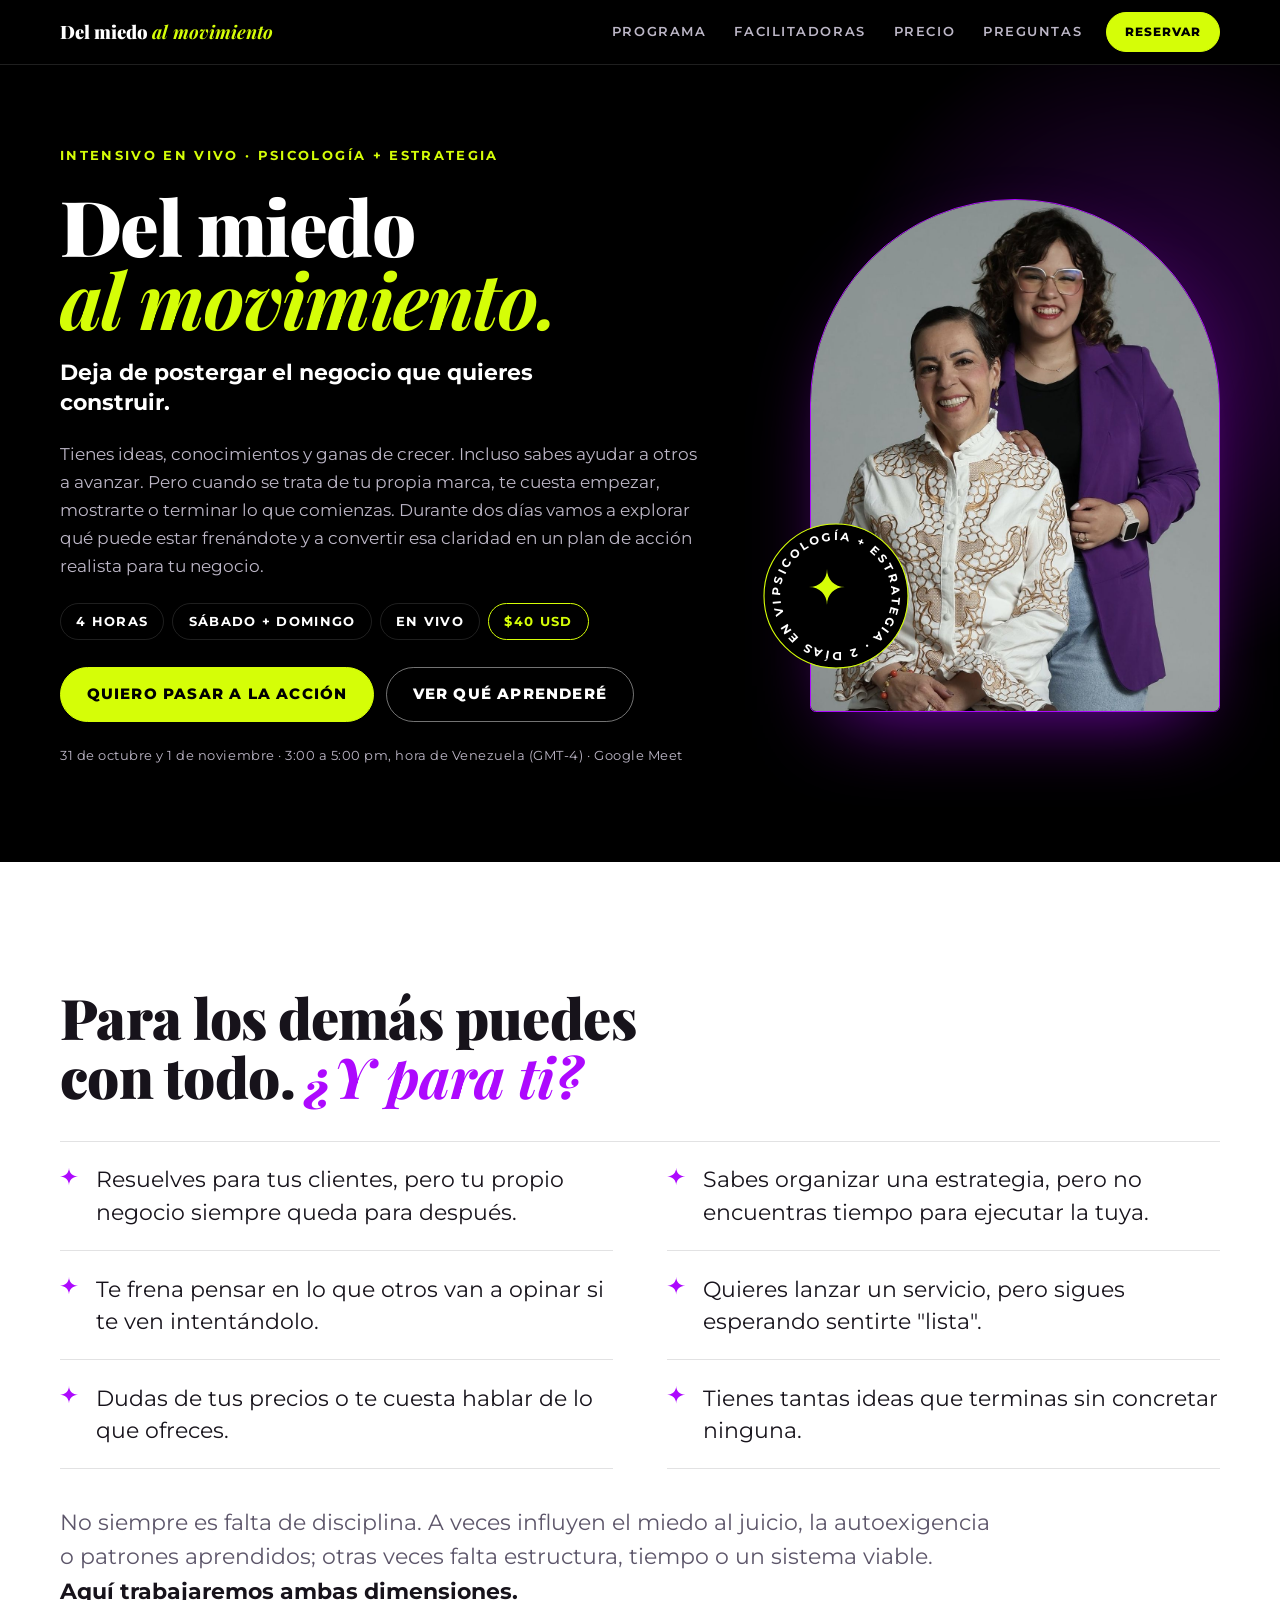
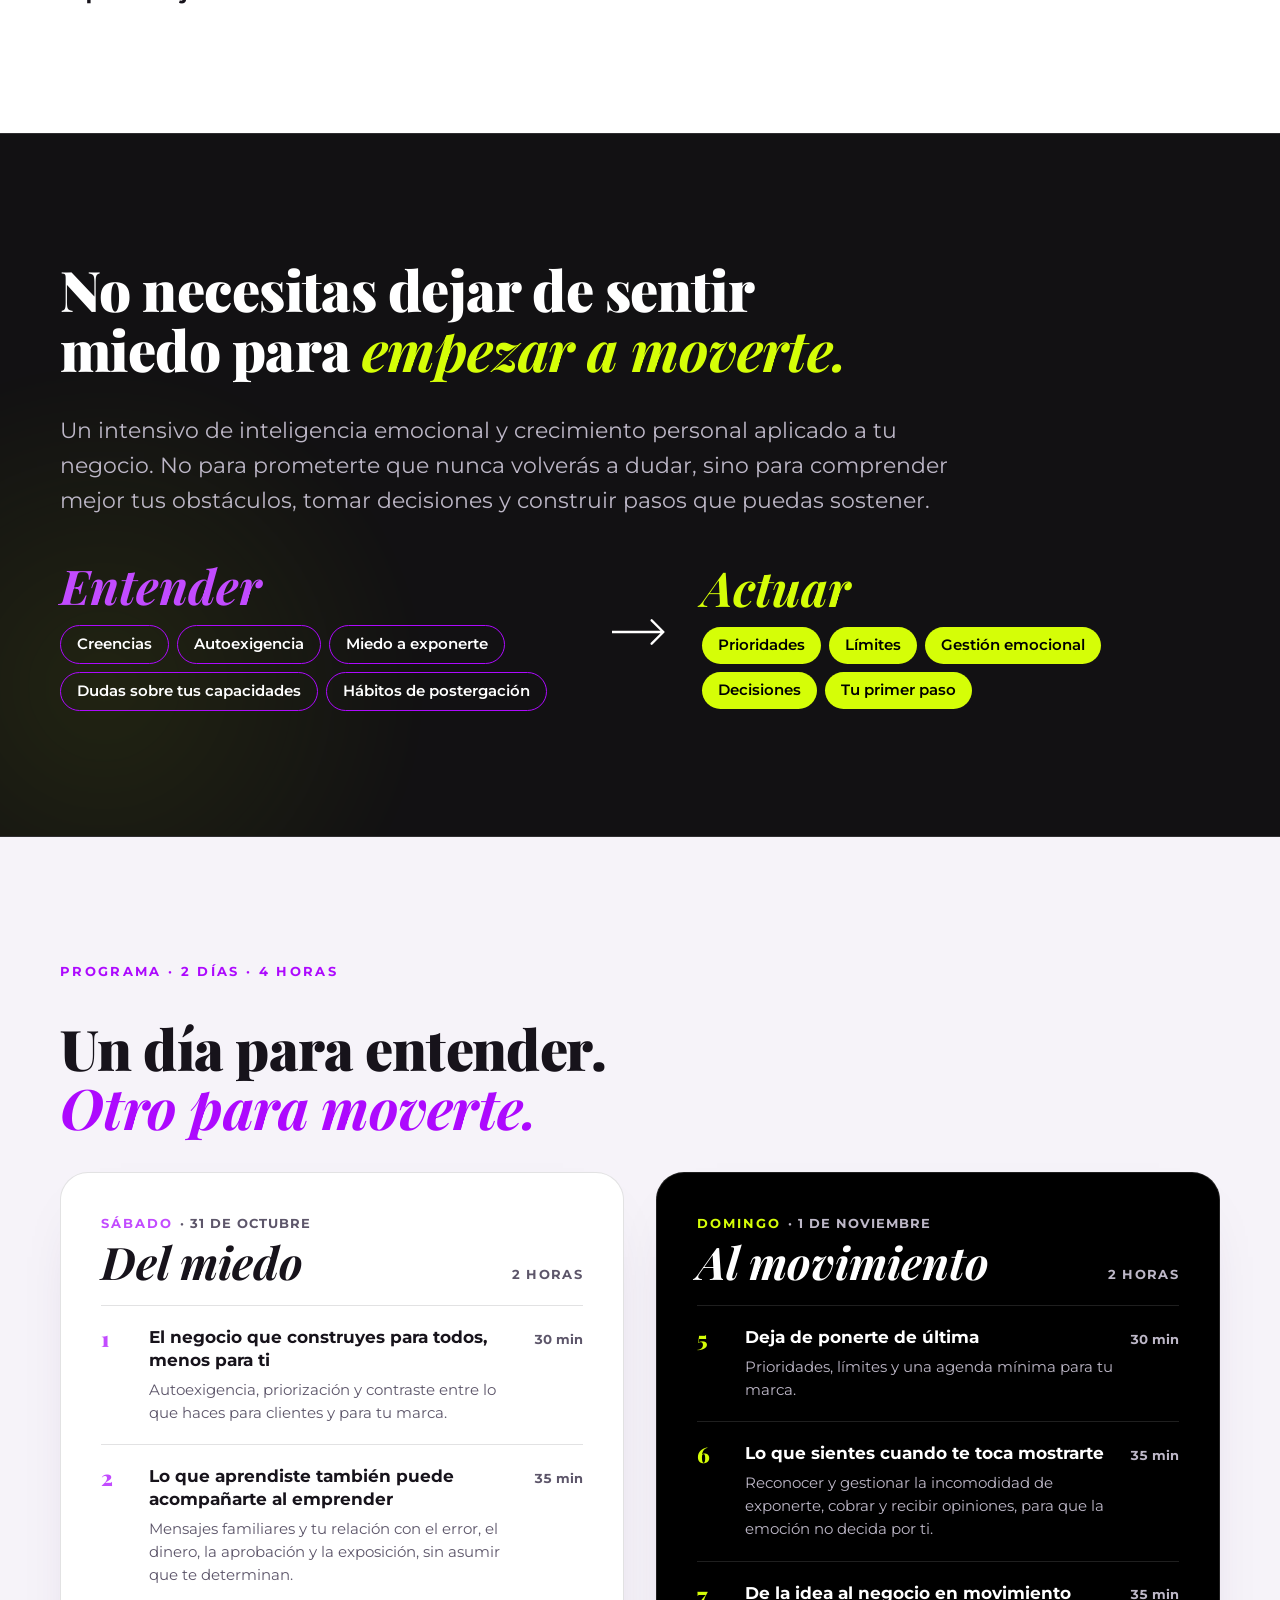
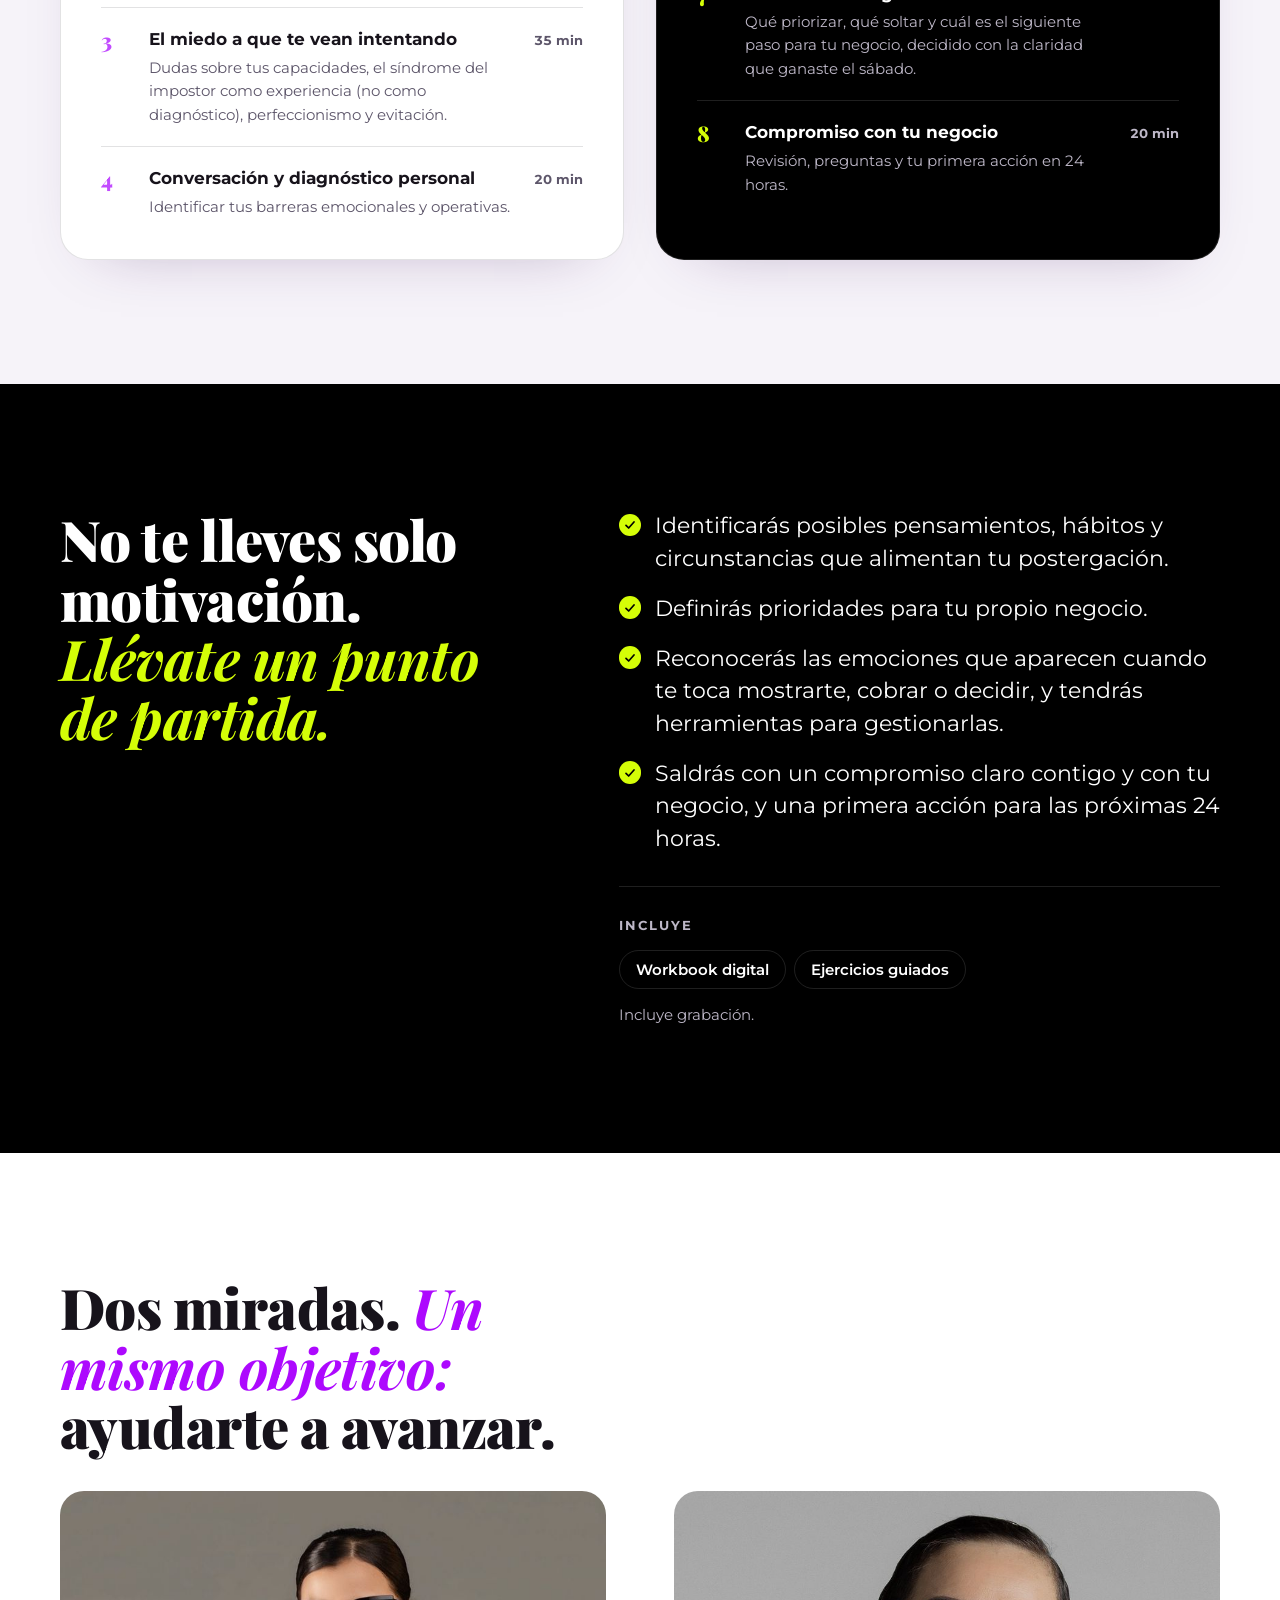
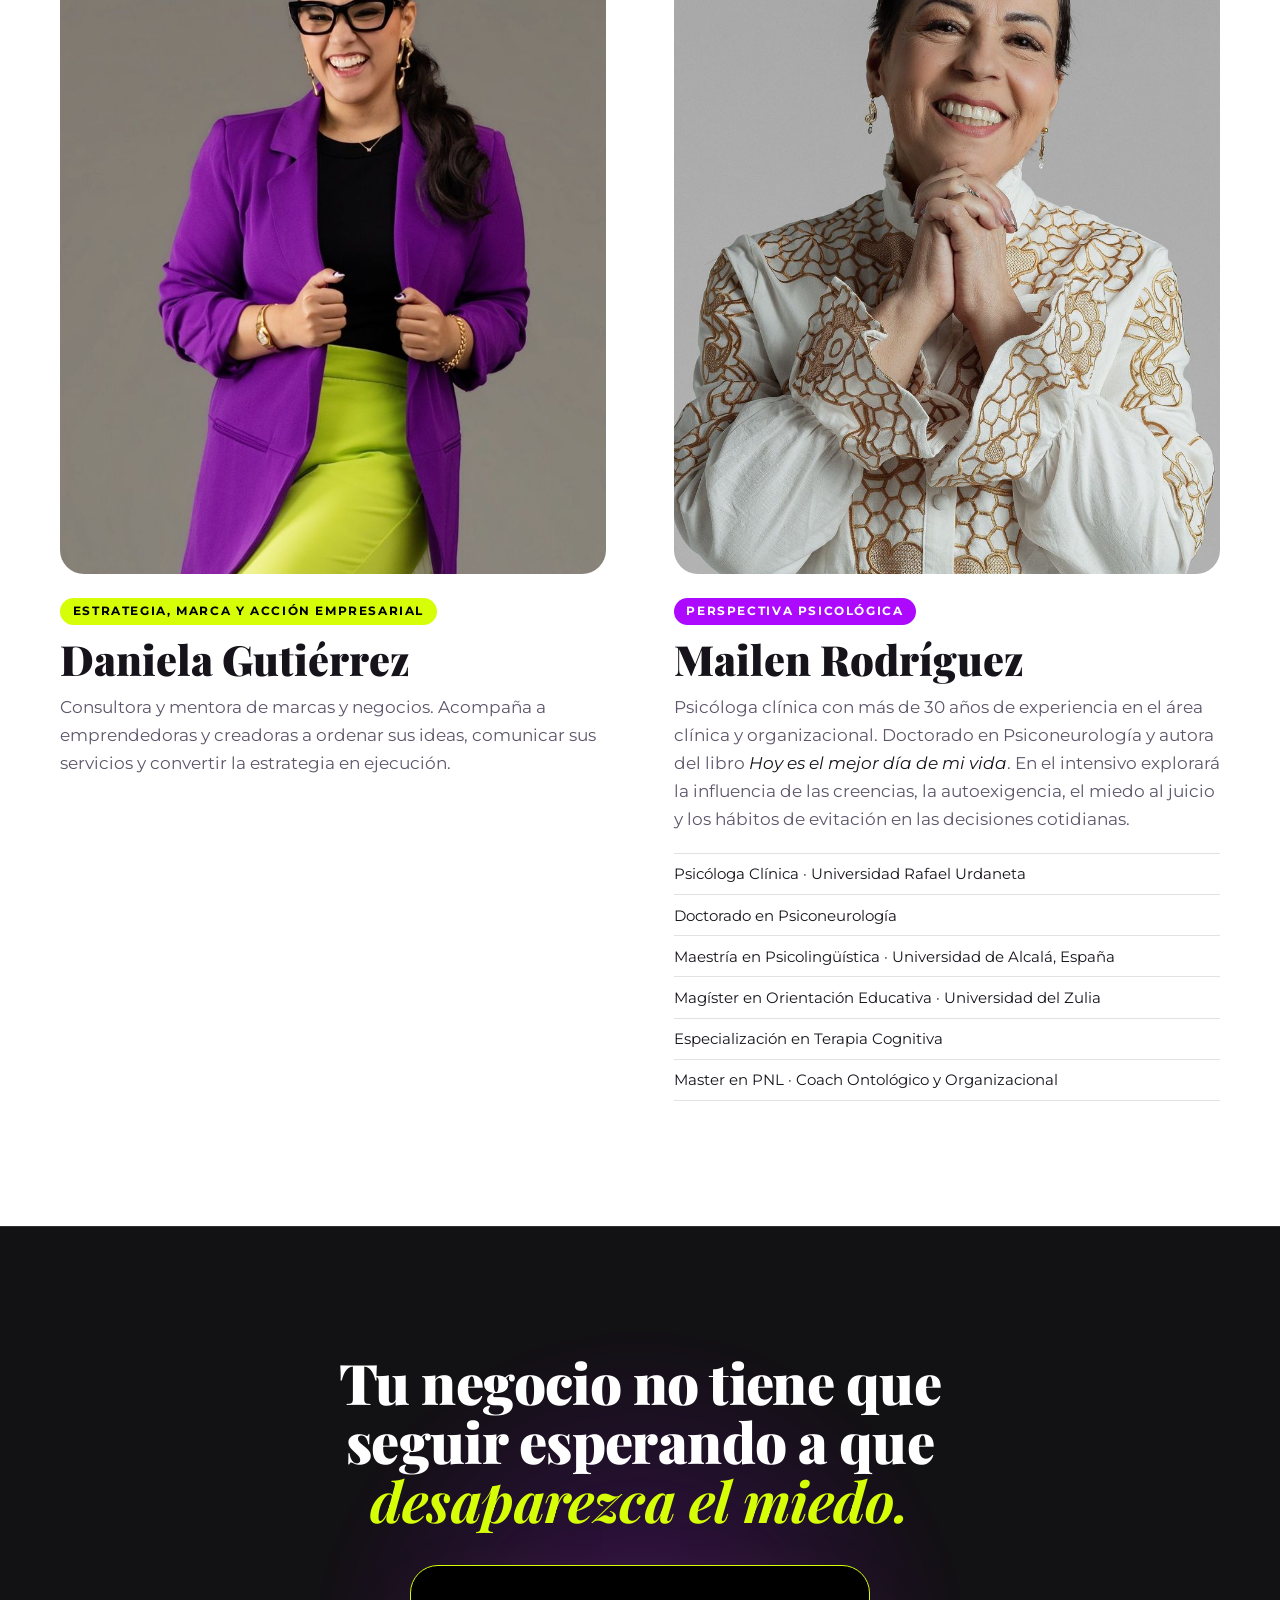
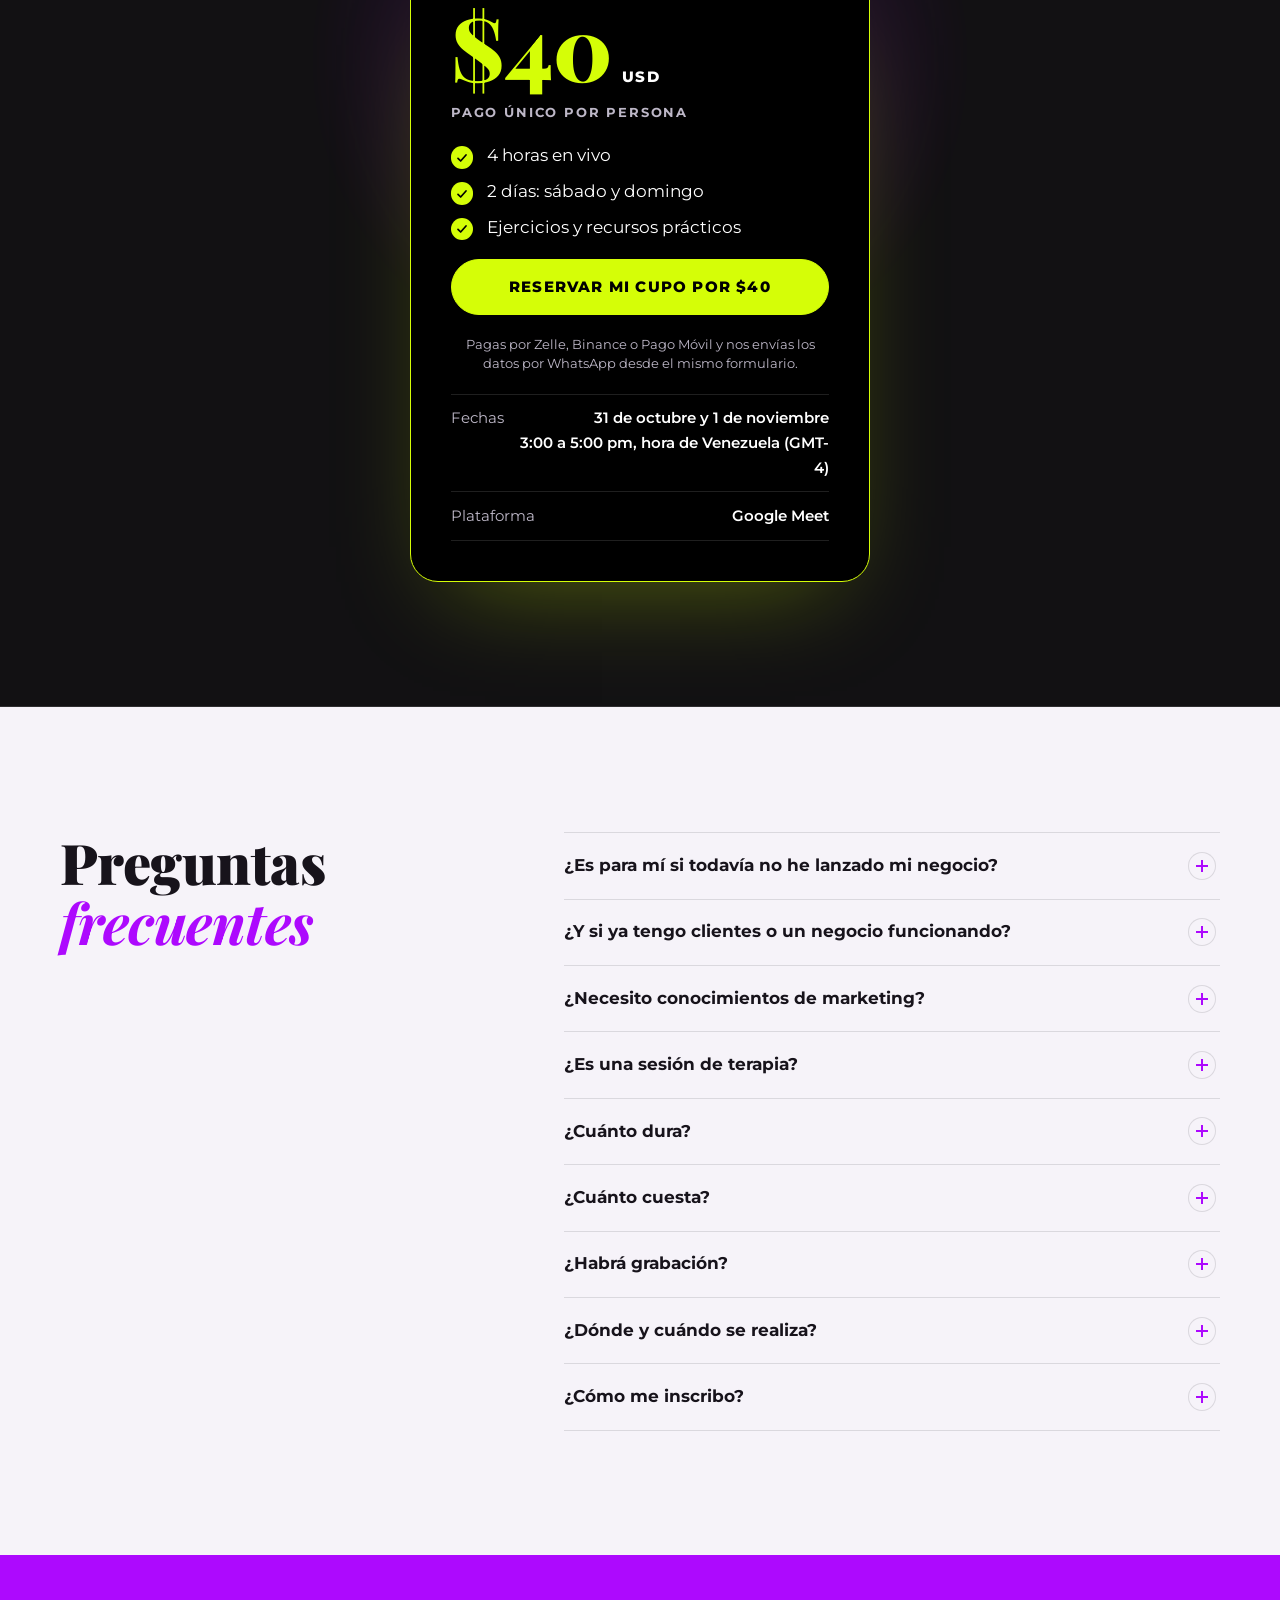
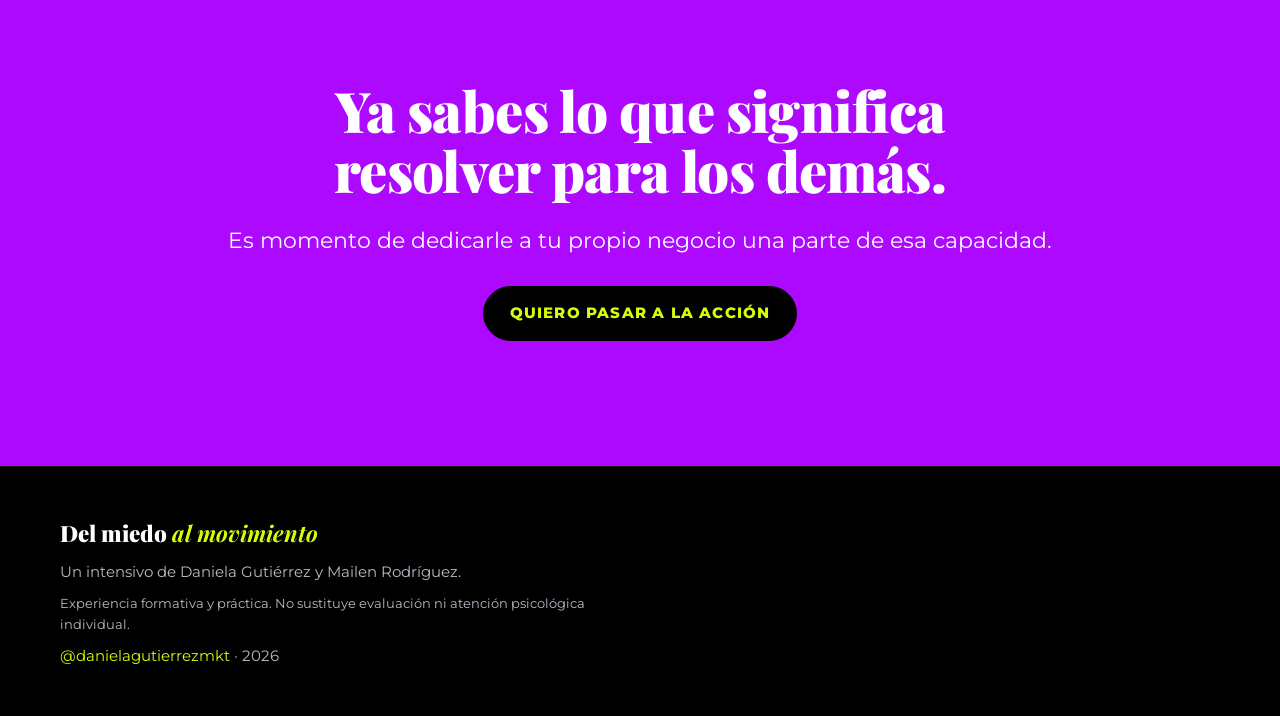
==== commit 7eff42e0: "Add slide-in payment panel with Zelle, Binance and Pago Movil Collects payment details, computes the" ====
--- a/landing-del-miedo-al-movimiento/index.html
+++ b/landing-del-miedo-al-movimiento/index.html
@@ -288,8 +288,116 @@
     <a class="btn btn--sm js-cta" href="#precio" tabindex="-1">Reservar cupo</a>
   </div>
 </div>
+
+<div class="co" id="checkout" hidden>
+  <div class="co__overlay" data-co-close></div>
+  <aside class="co__panel light" role="dialog" aria-modal="true" aria-labelledby="co-title">
+    <header class="co__head">
+      <div>
+        <p class="co__kicker">Del miedo al movimiento</p>
+        <h2 class="co__title" id="co-title">Completar inscripción</h2>
+      </div>
+      <button type="button" class="co__x" data-co-close aria-label="Cerrar"><svg viewBox="0 0 24 24" aria-hidden="true"><path d="M6 6l12 12M18 6L6 18"/></svg></button>
+    </header>
+
+    <form class="co__body" id="co-form" novalidate>
+      <section class="co__step" data-co-contacto>
+        <h3 class="co__h"><span class="co__n">1</span>Tus datos</h3>
+        <div class="co__field">
+          <label for="co-nombre">Nombre y apellido <span class="co__req">*</span></label>
+          <input id="co-nombre" name="nombre" type="text" autocomplete="name" placeholder="María González" required data-msg="Nombre">
+        </div>
+        <div class="co__field">
+          <label for="co-correo">Correo electrónico <span class="co__req">*</span></label>
+          <input id="co-correo" name="correo" type="email" autocomplete="email" inputmode="email" placeholder="maria@correo.com" required data-msg="Correo">
+          <p class="co__help">Aquí te llega el enlace de Google Meet y la grabación.</p>
+        </div>
+      </section>
+
+      <section class="co__step">
+        <h3 class="co__h"><span class="co__n">2</span>Método de pago</h3>
+        <div class="co__methods" role="radiogroup" aria-label="Método de pago">
+          <label class="co__method"><input type="radio" name="metodo" value="zelle" id="co-m-zelle"><span class="co__mi" aria-hidden="true">Z</span><span class="co__ml">Zelle</span><span class="co__mt">$40 USD</span></label>
+          <label class="co__method"><input type="radio" name="metodo" value="binance" id="co-m-binance"><span class="co__mi" aria-hidden="true">B</span><span class="co__ml">Binance</span><span class="co__mt">40 USDT</span></label>
+          <label class="co__method"><input type="radio" name="metodo" value="pagomovil" id="co-m-pm"><span class="co__mi" aria-hidden="true"><svg viewBox="0 0 24 24"><rect x="7" y="3" width="10" height="18" rx="2"/><path d="M11 18h2"/></svg></span><span class="co__ml">Pago Móvil</span><span class="co__mt" data-co-bs>Bs</span></label>
+        </div>
+
+        <div class="co__pane" data-pane="zelle" hidden>
+          <div class="co__data">
+            <p class="co__data-t">Datos para pagar por Zelle</p>
+            <dl data-co-datos="zelle"></dl>
+            <p class="co__amount">Monto a enviar <strong>$40.00 USD</strong></p>
+          </div>
+          <div class="co__field">
+            <label for="co-z-titular">Titular de tu cuenta Zelle <span class="co__req">*</span></label>
+            <input id="co-z-titular" type="text" autocomplete="off" placeholder="Nombre de quien envía" required data-msg="Titular de la cuenta Zelle">
+          </div>
+          <div class="co__field">
+            <label for="co-z-conf">Número de confirmación <span class="co__req">*</span></label>
+            <input id="co-z-conf" type="text" autocomplete="off" placeholder="Ej: ABC123XYZ" required data-msg="Número de confirmación">
+          </div>
+          <div class="co__field">
+            <label for="co-z-monto">Monto enviado (USD) <span class="co__req">*</span></label>
+            <input id="co-z-monto" type="text" inputmode="decimal" value="40" required data-msg="Monto" data-suffix=" USD">
+          </div>
+        </div>
+
+        <div class="co__pane" data-pane="binance" hidden>
+          <div class="co__data">
+            <p class="co__data-t">Datos para pagar por Binance Pay</p>
+            <dl data-co-datos="binance"></dl>
+            <p class="co__amount">Monto a enviar <strong>40 USDT</strong></p>
+          </div>
+          <div class="co__field">
+            <label for="co-b-user">Usuario o correo de Binance desde donde enviaste <span class="co__req">*</span></label>
+            <input id="co-b-user" type="text" autocomplete="off" placeholder="Ej: maria_g o maria@correo.com" required data-msg="Usuario de Binance">
+          </div>
+          <div class="co__field">
+            <label for="co-b-monto">Monto enviado (USDT) <span class="co__req">*</span></label>
+            <input id="co-b-monto" type="text" inputmode="decimal" value="40" required data-msg="Monto" data-suffix=" USDT">
+          </div>
+        </div>
+
+        <div class="co__pane" data-pane="pagomovil" hidden>
+          <div class="co__data">
+            <p class="co__data-t">Datos para Pago Móvil</p>
+            <dl data-co-datos="pagomovil"></dl>
+            <p class="co__amount">Monto a enviar <strong data-co-bs>Bs</strong></p>
+            <p class="co__rate" data-co-tasa></p>
+          </div>
+          <div class="co__field">
+            <label for="co-pm-ref">Número de referencia <span class="co__req">*</span></label>
+            <input id="co-pm-ref" type="text" inputmode="numeric" autocomplete="off" placeholder="Últimos dígitos de la referencia" required data-msg="Referencia">
+          </div>
+          <div class="co__field">
+            <label for="co-pm-tel">Teléfono desde donde pagaste <span class="co__req">*</span></label>
+            <input id="co-pm-tel" type="tel" inputmode="tel" autocomplete="tel" placeholder="Ej: 0414-0000000" required data-msg="Teléfono que pagó">
+          </div>
+          <div class="co__field">
+            <label for="co-pm-monto">Monto enviado (Bs) <span class="co__req">*</span></label>
+            <input id="co-pm-monto" type="text" inputmode="decimal" required data-msg="Monto" data-suffix=" Bs">
+          </div>
+        </div>
+      </section>
+
+      <section class="co__step co__sum">
+        <h3 class="co__h co__h--plain">Resumen</h3>
+        <div class="co__line"><span>Del miedo al movimiento <small>× 1</small></span><span data-co-usd>$40.00</span></div>
+        <div class="co__line co__line--total"><span>Total</span><span><span data-co-usd>$40.00</span> USD</span></div>
+        <div class="co__line co__line--bs" data-co-sum-bs hidden><span>En bolívares</span><span data-co-bs>Bs</span></div>
+      </section>
+
+      <div class="co__foot">
+        <p class="co__hint">Al tocar el botón se abre WhatsApp con tu mensaje listo. Antes de enviarlo, adjunta la captura del comprobante.</p>
+        <a class="btn btn--block co__send co__send--off" id="co-send" href="#co-form" target="_blank" rel="noopener" aria-disabled="true">Selecciona un método de pago</a>
+        <p class="co__err" id="co-err" role="alert" aria-live="polite"></p>
+      </div>
+    </form>
+  </aside>
+</div>
 <!--/BODY-->
 <script src="config.js"></script>
+<script src="checkout.js"></script>
 <script src="main.js"></script>
 </body>
 </html>
--- a/landing-del-miedo-al-movimiento/styles.css
+++ b/landing-del-miedo-al-movimiento/styles.css
@@ -399,6 +399,122 @@
 .dock__txt strong { color: var(--verde); font-variant-numeric: tabular-nums; }
 @media (min-width: 821px) { .dock { display: none; } }
 
+/* ---------- Panel de pago (slide desde la derecha) ---------- */
+.co-lock, .co-lock body { overflow: hidden; }
+.co { position: fixed; inset: 0; z-index: 90; }
+.co__overlay {
+  position: absolute; inset: 0; background: rgba(0, 0, 0, .62);
+  backdrop-filter: blur(4px); -webkit-backdrop-filter: blur(4px);
+  opacity: 0; transition: opacity .4s var(--ease);
+}
+.co__panel {
+  position: absolute; top: 0; right: 0; bottom: 0; width: min(500px, 100%);
+  display: flex; flex-direction: column;
+  padding-top: env(safe-area-inset-top, 0px); padding-right: env(safe-area-inset-right, 0px);
+  box-shadow: -30px 0 80px -20px rgba(0, 0, 0, .5);
+  transform: translateX(104%); transition: transform .45s var(--ease);
+}
+.co--open .co__overlay { opacity: 1; }
+.co--open .co__panel { transform: none; }
+
+.co__head {
+  display: flex; align-items: flex-start; justify-content: space-between; gap: 1rem;
+  padding: 1.4rem 1.5rem 1.2rem; border-bottom: 1px solid var(--line);
+}
+.co__kicker { font-size: .72rem; font-weight: 700; letter-spacing: .16em; text-transform: uppercase; color: var(--morado); }
+.co__title { font-family: var(--f-display); font-weight: 900; font-size: 1.75rem; line-height: 1.1; }
+.co__x {
+  flex: none; display: grid; place-items: center; width: 44px; height: 44px; border-radius: 50%;
+  background: var(--blanco-suave); border: 0; color: var(--fg); cursor: pointer;
+}
+.co__x svg { width: 18px; height: 18px; fill: none; stroke: currentColor; stroke-width: 2; stroke-linecap: round; }
+.co__x:hover { background: #ece7f2; }
+
+.co__body {
+  flex: 1; min-height: 0; overflow-y: auto; overscroll-behavior: contain;
+  display: flex; flex-direction: column; gap: 1.75rem;
+  padding: 1.5rem 1.5rem calc(1.5rem + env(safe-area-inset-bottom, 0px));
+}
+.co__step { display: flex; flex-direction: column; gap: 1rem; }
+.co__h { display: flex; align-items: center; gap: .65rem; font-size: 1rem; font-weight: 800; letter-spacing: .08em; text-transform: uppercase; }
+.co__n {
+  display: grid; place-items: center; width: 28px; height: 28px; border-radius: 50%;
+  background: var(--morado); color: var(--blanco); font-size: .85rem; letter-spacing: 0;
+}
+
+.co__field { display: flex; flex-direction: column; gap: .4rem; }
+.co__field label { font-size: .75rem; font-weight: 700; letter-spacing: .1em; text-transform: uppercase; color: var(--fg-2); }
+.co__req { color: var(--morado); }
+.co__field input {
+  width: 100%; min-height: 52px; padding: .8rem 1rem; border-radius: 14px;
+  border: 1.5px solid var(--line); background: #ffffff; color: var(--fg);
+  font: 500 16px/1.3 var(--f-body); transition: border-color .2s, box-shadow .2s;
+}
+.co__field input::placeholder { color: #a39cae; }
+.co__field input:focus { outline: none; border-color: var(--morado); box-shadow: 0 0 0 4px rgba(173, 9, 254, .14); }
+.co__field input[aria-invalid="true"] { border-color: #d6204e; box-shadow: 0 0 0 4px rgba(214, 32, 78, .12); }
+.co__help { font-size: .8rem; color: var(--fg-2); }
+
+.co__methods { display: flex; flex-direction: column; gap: .6rem; }
+.co__method {
+  position: relative; display: flex; align-items: center; gap: .85rem; min-height: 60px; padding: .8rem 1rem;
+  border: 1.5px solid var(--line); border-radius: 16px; cursor: pointer; transition: border-color .2s, background .2s;
+}
+.co__method input { position: absolute; opacity: 0; pointer-events: none; }
+.co__method:hover { border-color: rgba(173, 9, 254, .45); }
+.co__method:has(input:checked) { border-color: var(--morado); background: var(--blanco-suave); }
+.co__method:has(input:focus-visible) { box-shadow: 0 0 0 4px rgba(173, 9, 254, .2); }
+.co__mi {
+  flex: none; display: grid; place-items: center; width: 36px; height: 36px; border-radius: 10px;
+  background: var(--blanco-suave); font-weight: 800; color: var(--morado);
+}
+.co__method:has(input:checked) .co__mi { background: var(--morado); color: var(--blanco); }
+.co__mi svg { width: 18px; height: 18px; fill: none; stroke: currentColor; stroke-width: 2; stroke-linecap: round; }
+.co__ml { font-weight: 700; }
+.co__mt { margin-left: auto; font-size: .82rem; font-weight: 600; color: var(--fg-2); font-variant-numeric: tabular-nums; }
+
+.co__pane { display: flex; flex-direction: column; gap: 1rem; padding-top: .25rem; }
+.co__data {
+  display: flex; flex-direction: column; gap: .75rem; padding: 1.1rem 1.2rem; border-radius: 18px;
+  background: var(--tinta); color: var(--blanco);
+}
+.co__data-t { font-size: .72rem; font-weight: 700; letter-spacing: .14em; text-transform: uppercase; color: var(--verde); }
+.co__data dl { margin: 0; display: flex; flex-direction: column; }
+.co__row { display: flex; flex-direction: column; gap: .15rem; padding: .6rem 0; border-bottom: 1px solid rgba(255, 255, 255, .12); }
+.co__row dt { font-size: .72rem; font-weight: 600; letter-spacing: .08em; text-transform: uppercase; color: #bdb7c7; }
+.co__row dd { margin: 0; display: flex; align-items: center; justify-content: space-between; gap: .75rem; min-width: 0; font-weight: 600; font-size: 1.02rem; }
+.co__row dd span { min-width: 0; overflow-wrap: anywhere; }
+.co__copy {
+  flex: none; padding: .3rem .7rem; border-radius: 999px; border: 1px solid rgba(255, 255, 255, .3);
+  background: transparent; color: var(--blanco); font: 700 .7rem/1.4 var(--f-body); letter-spacing: .08em; text-transform: uppercase; cursor: pointer;
+}
+.co__copy:hover, .co__copy--ok { background: var(--verde); border-color: var(--verde); color: var(--negro); }
+.co__amount { display: flex; justify-content: space-between; align-items: baseline; gap: 1rem; padding-top: .25rem; font-size: .85rem; color: #bdb7c7; }
+.co__amount strong { font-size: 1.15rem; color: var(--verde); font-variant-numeric: tabular-nums; }
+.co__rate { font-size: .75rem; color: #bdb7c7; }
+
+.co__sum { gap: .2rem; padding-top: 1.25rem; border-top: 1px solid var(--line); }
+.co__h--plain { margin-bottom: .6rem; }
+.co__line { display: flex; justify-content: space-between; gap: 1rem; padding: .55rem 0; font-variant-numeric: tabular-nums; }
+.co__line small { color: var(--fg-2); }
+.co__line--total { border-top: 1px solid var(--line); margin-top: .3rem; padding-top: .9rem; font-weight: 800; font-size: 1.1rem; }
+.co__line--total > span:last-child { color: var(--morado); }
+.co__line--bs { font-size: .9rem; color: var(--fg-2); }
+
+.co__foot { display: flex; flex-direction: column; gap: .8rem; }
+.co__hint { font-size: .82rem; color: var(--fg-2); line-height: 1.5; }
+.co__send--off { background: #ebe7ef; border-color: #ebe7ef; color: #8b8496; }
+.co__send--off::after { display: none; }
+.co__send--off:hover { transform: none; box-shadow: none; }
+.co__err { min-height: 1.2em; font-size: .85rem; font-weight: 600; color: #c3163f; }
+.co__err:empty { display: none; }
+
+@media (max-width: 520px) {
+  .co__panel { width: 100%; }
+  .co__head { padding-inline: max(16px, env(safe-area-inset-left, 0px)) 16px; }
+  .co__body { padding-inline: max(16px, env(safe-area-inset-left, 0px)) 16px; }
+}
+
 /* ---------- Animación de entrada ---------- */
 /* El contenido es visible por defecto; solo lo que está fuera de pantalla al cargar se prepara para entrar. */
 .motion .rv.rv--wait { opacity: 0; transform: translateY(18px); filter: blur(4px); }
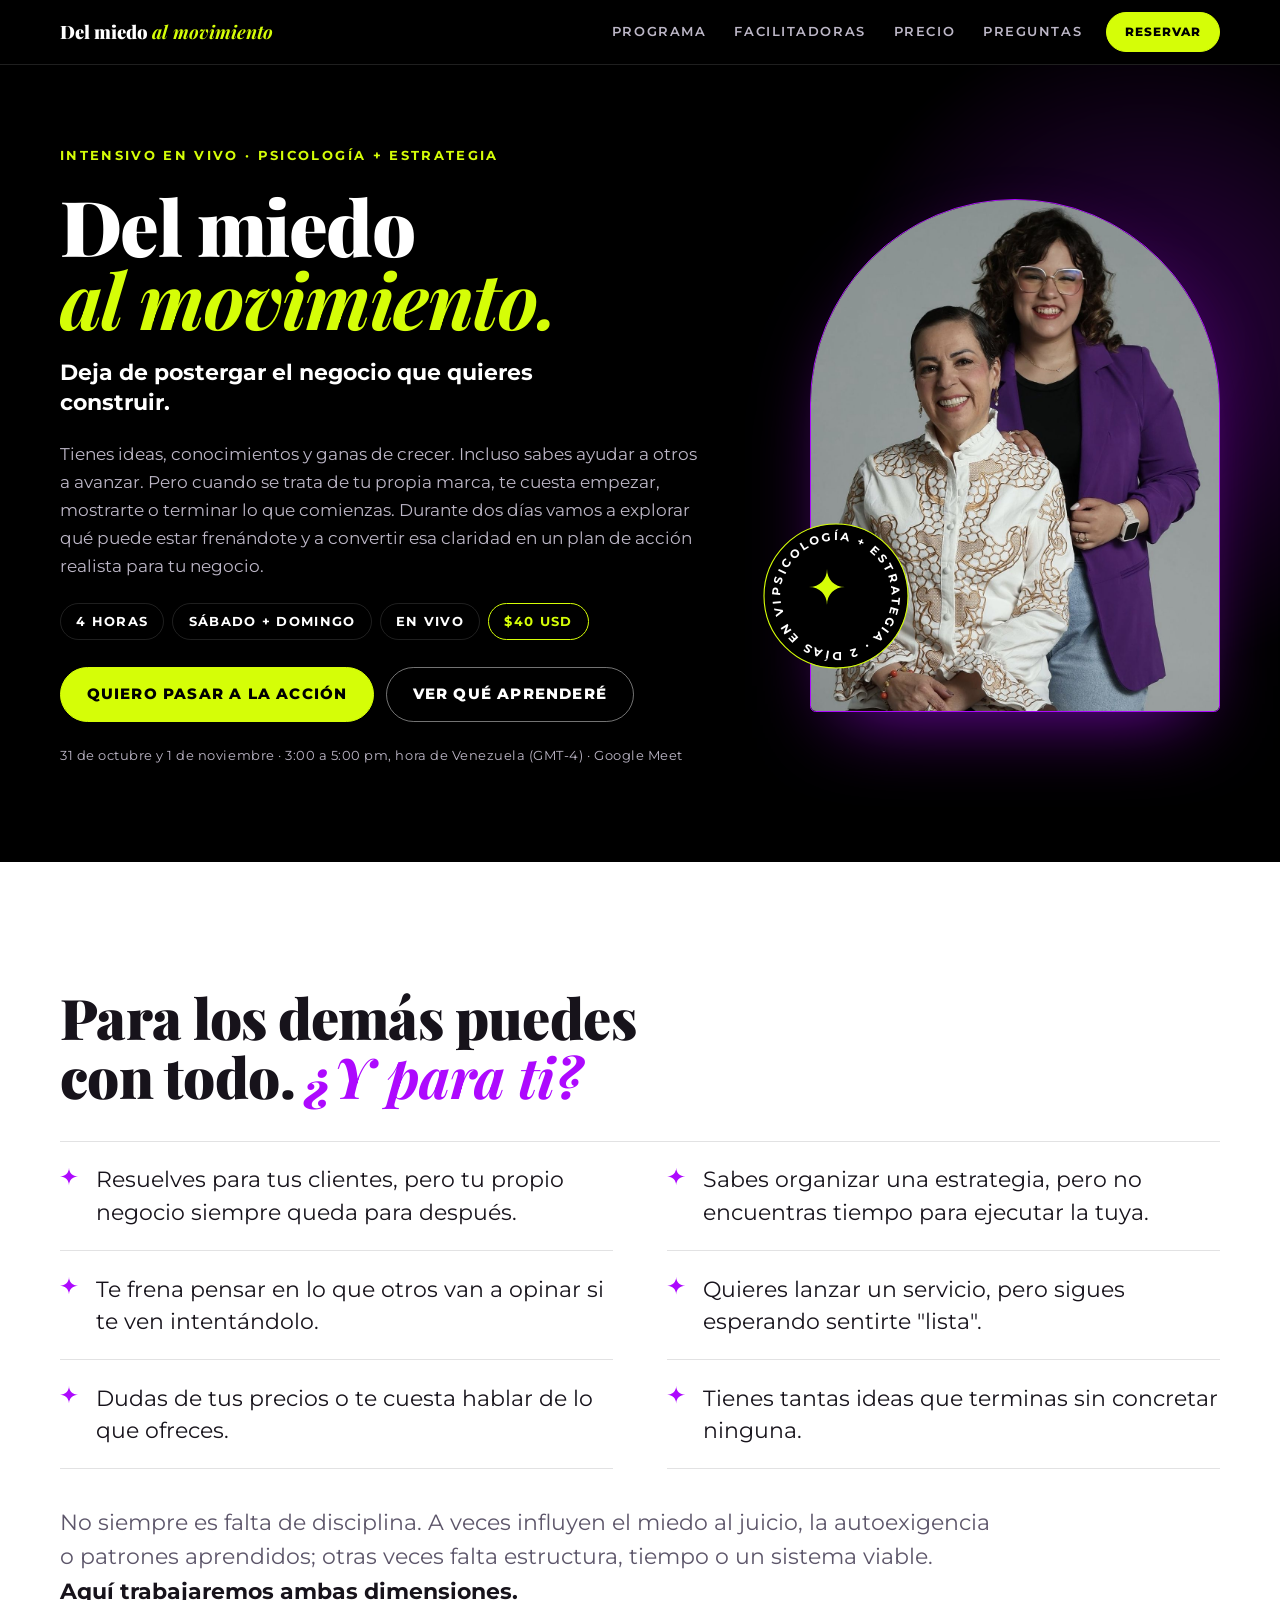
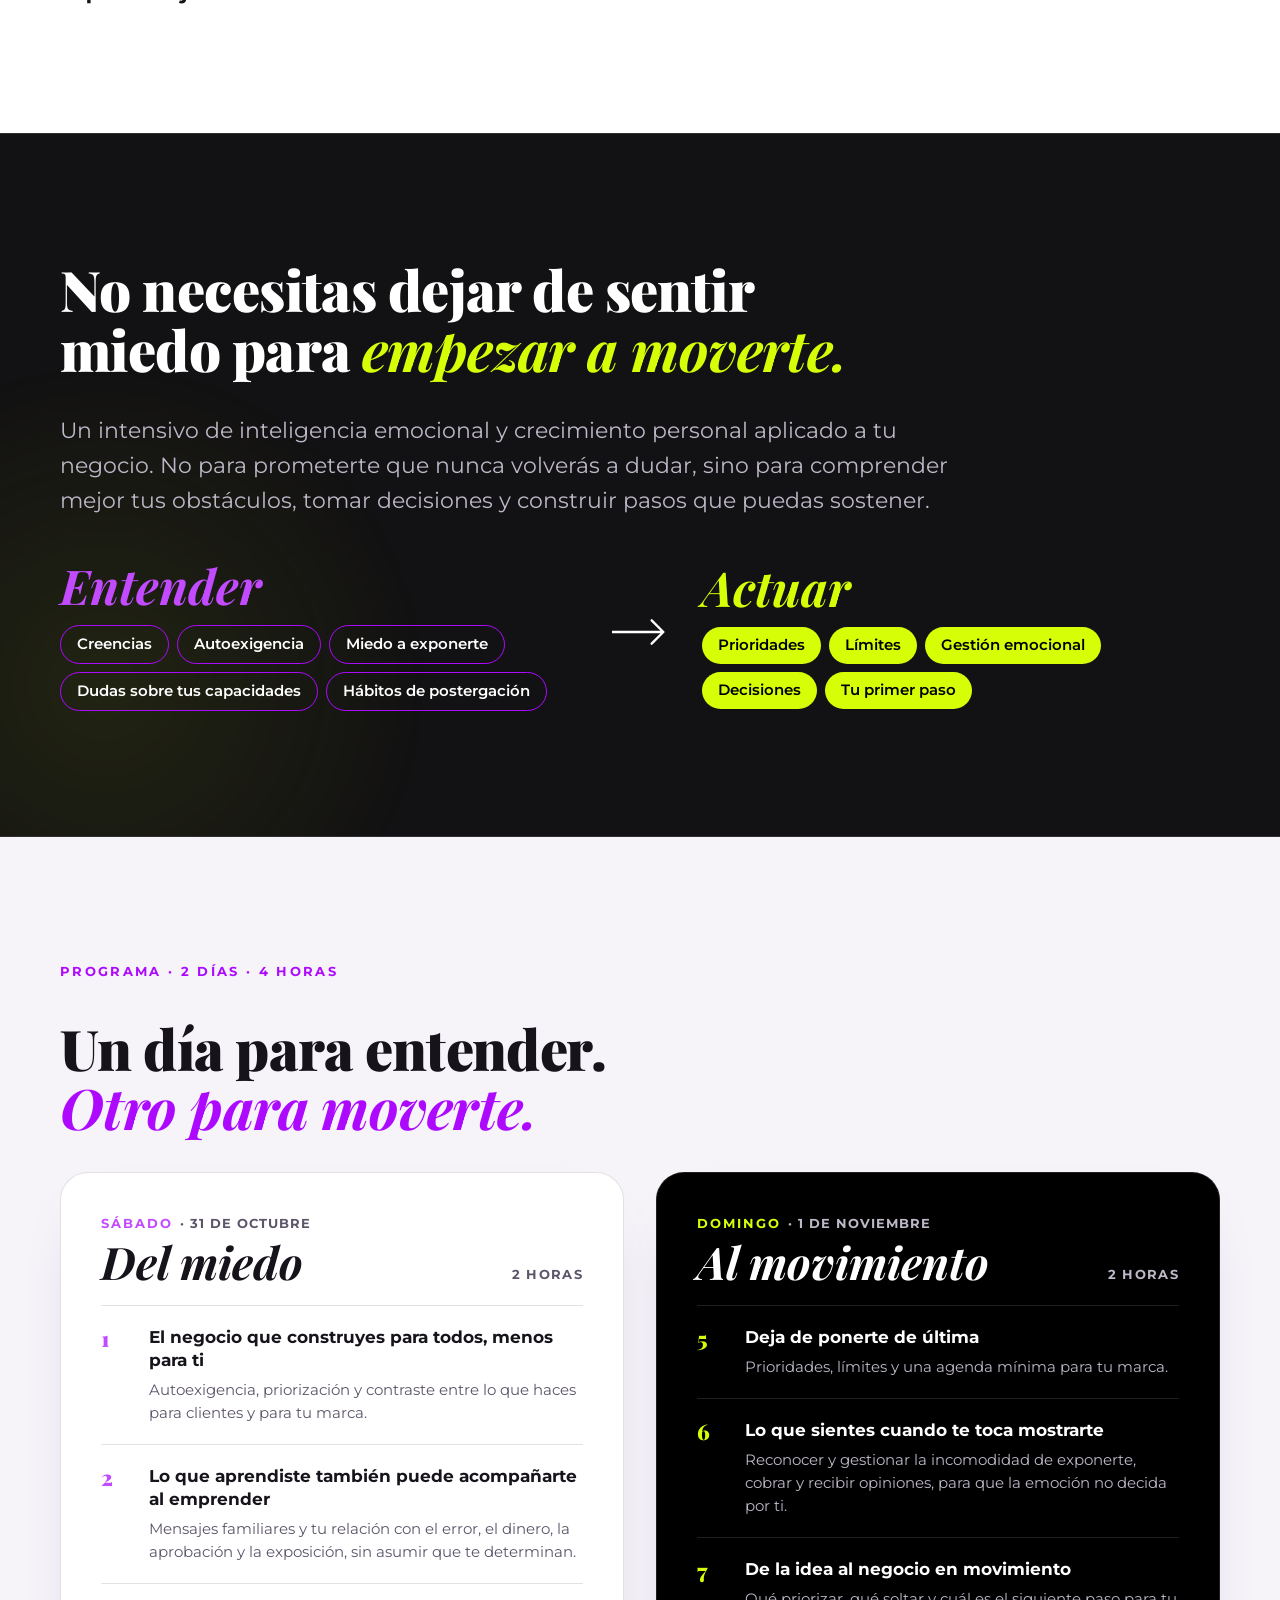
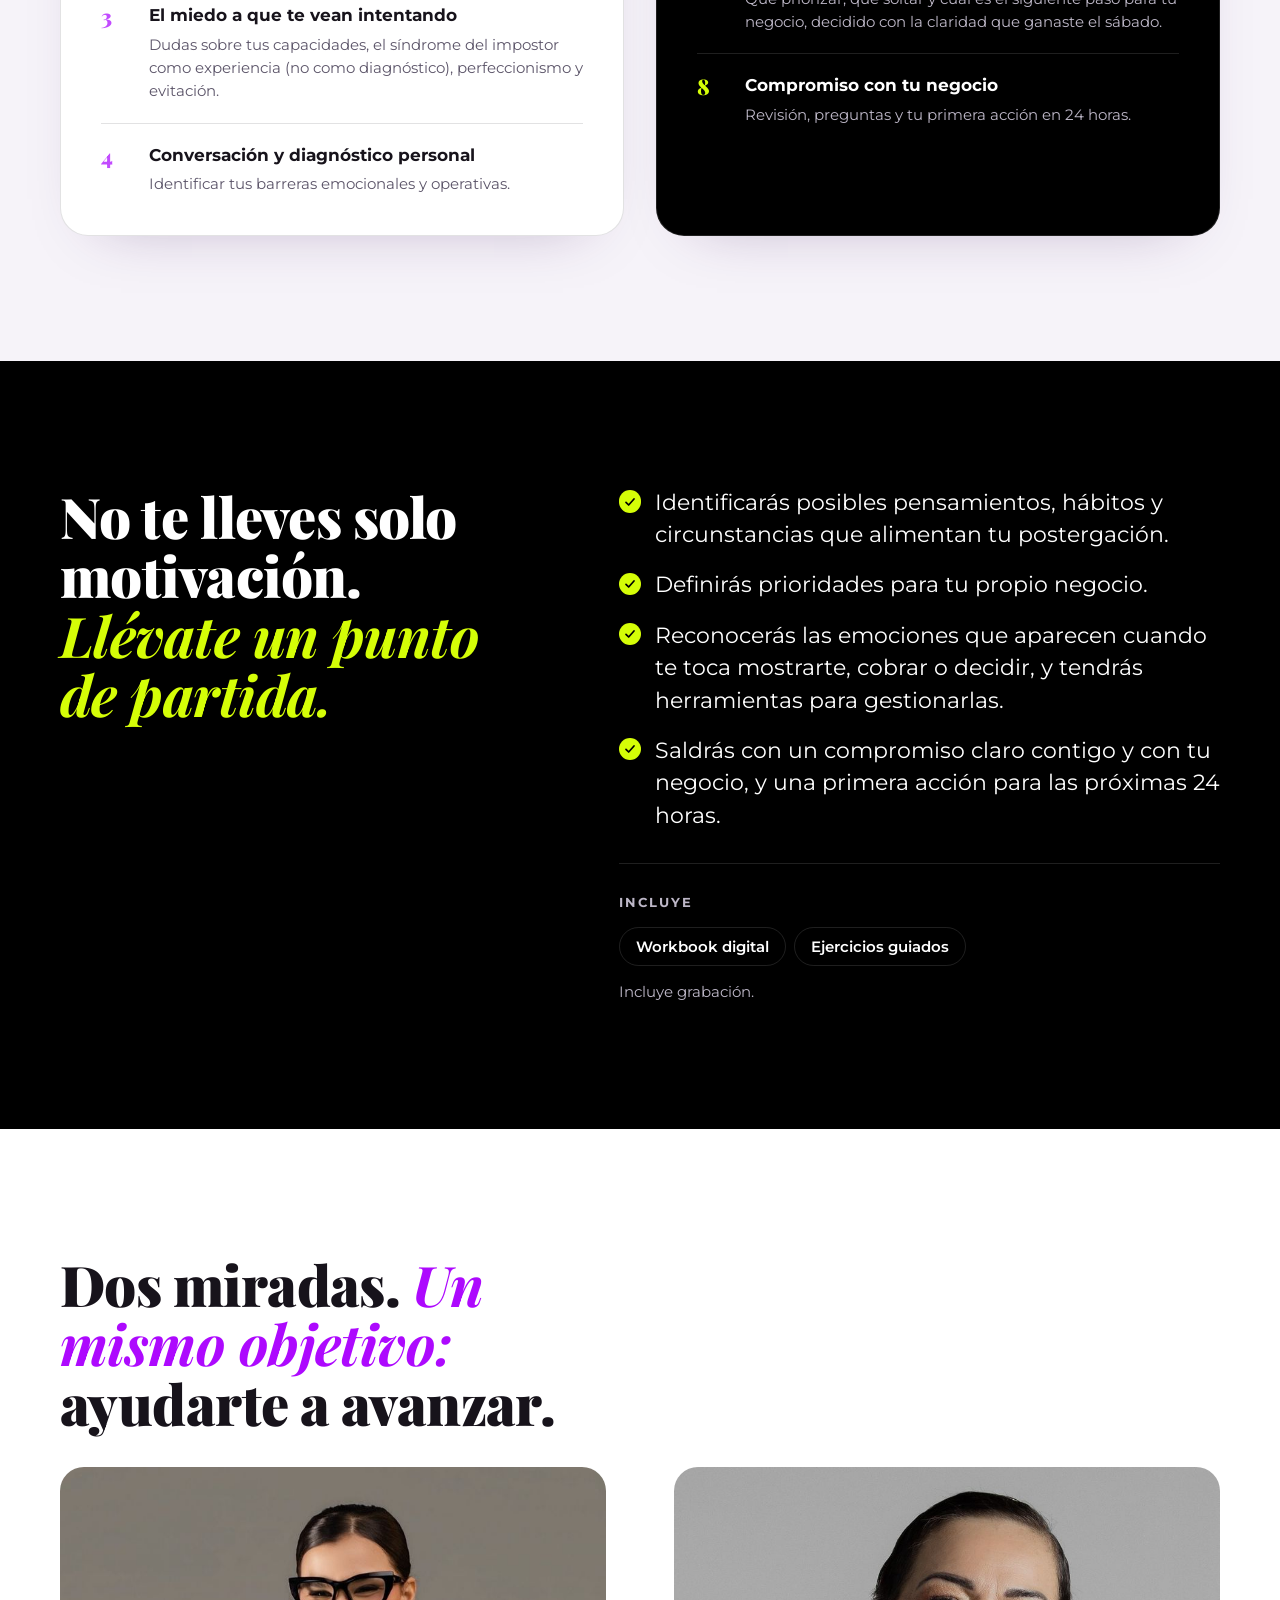
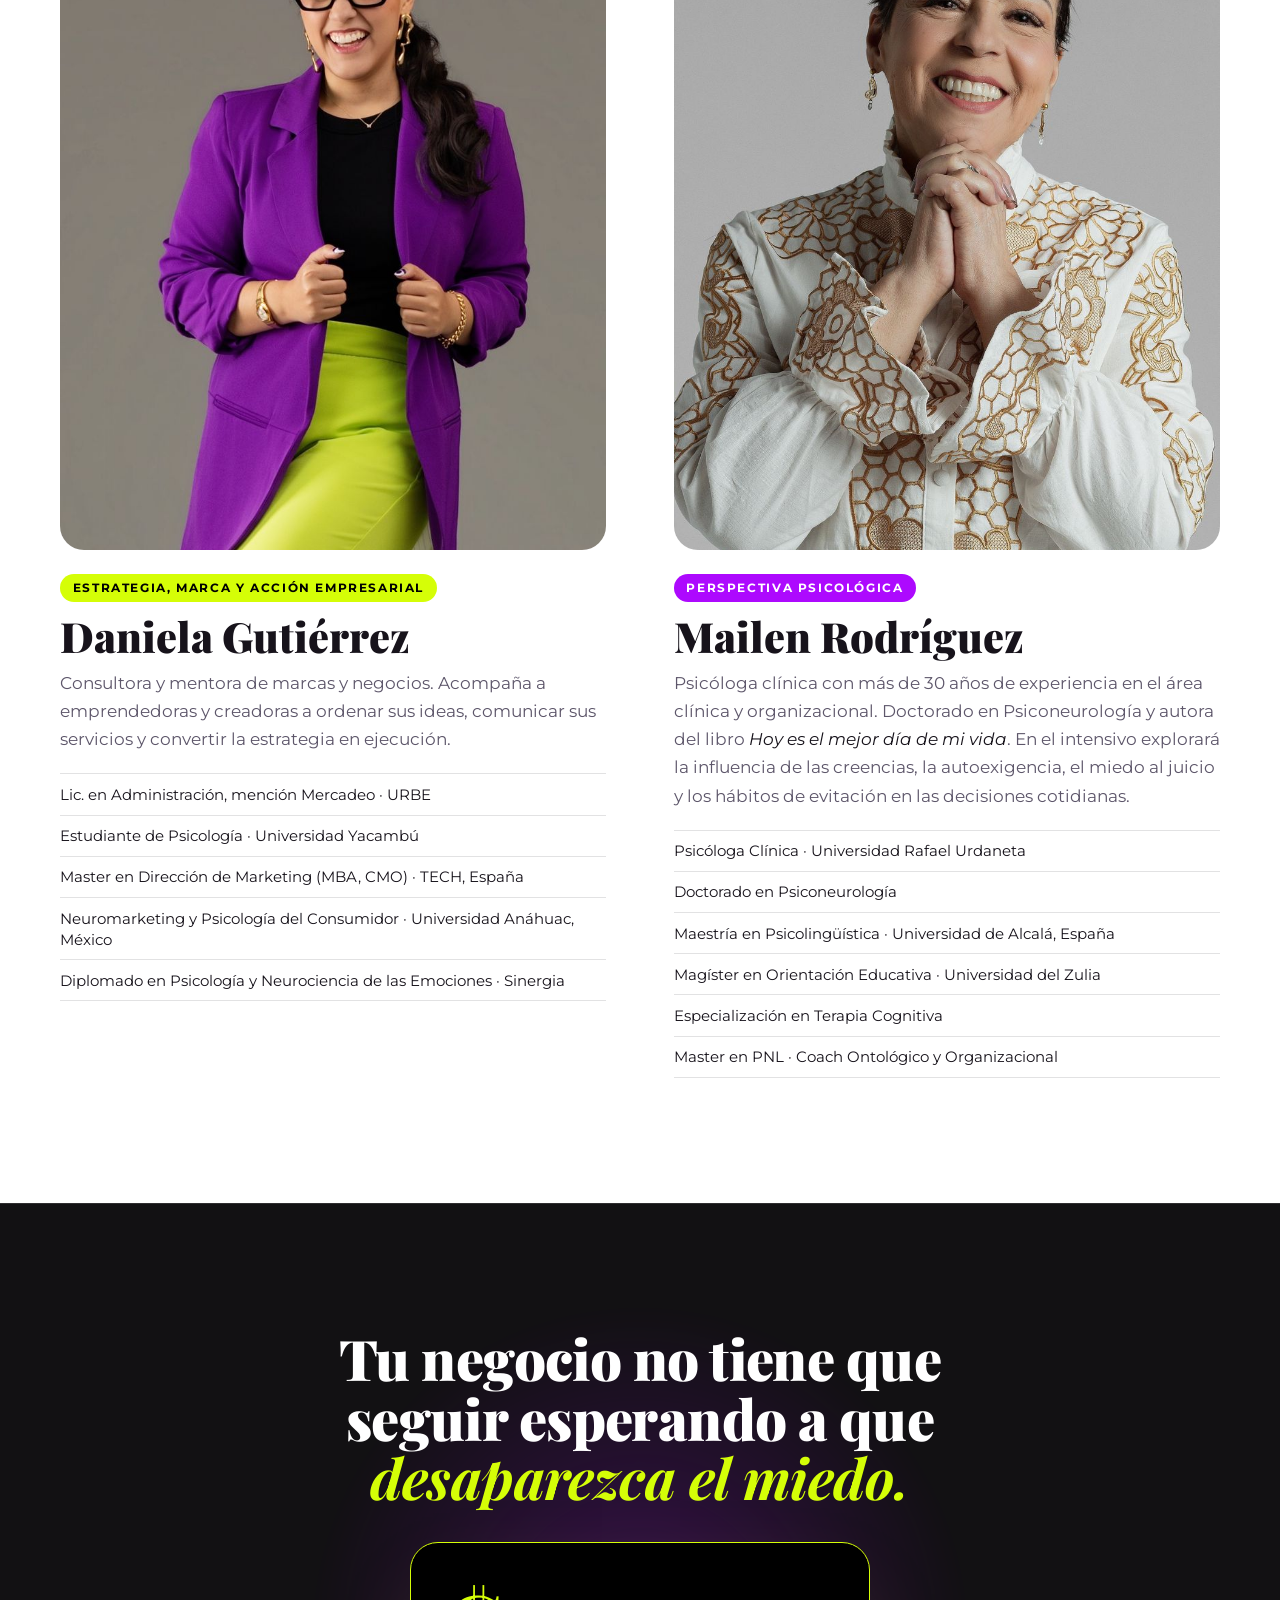
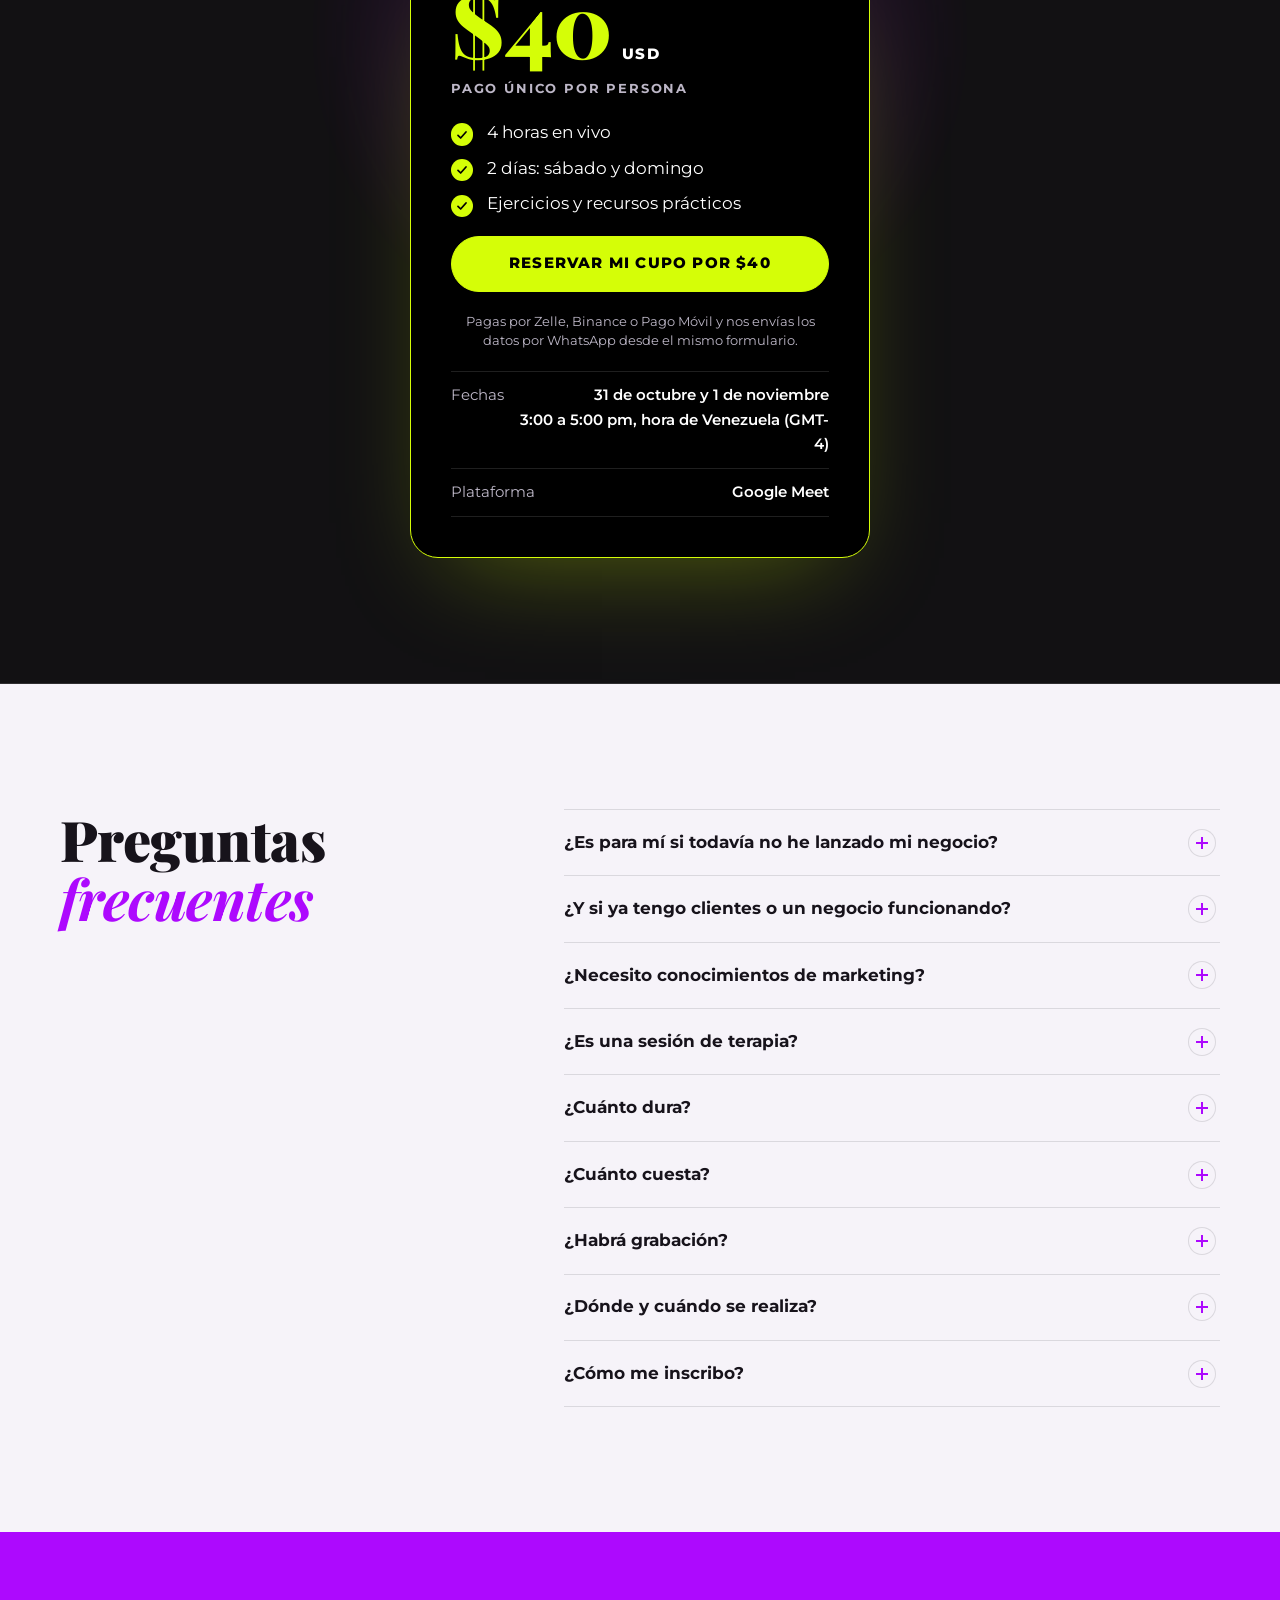
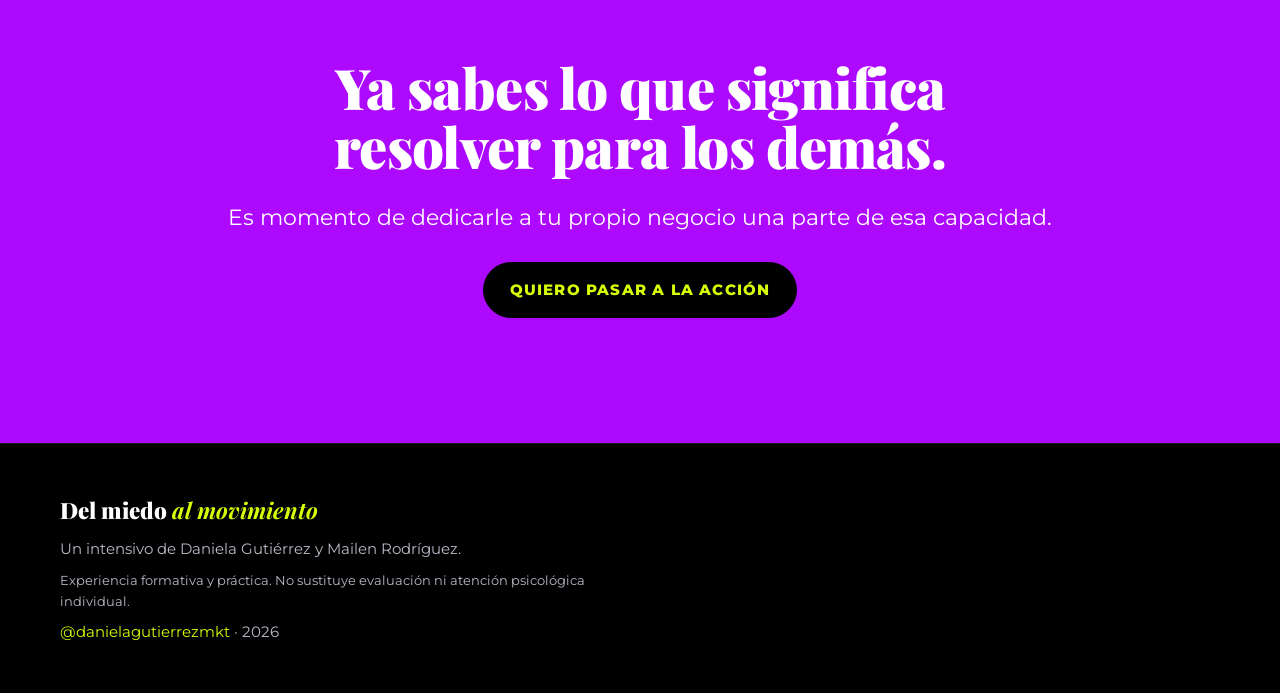
==== commit 2dbbc3cf: "Drop module durations and add Daniela's credentials Co-Authored-By: Claude Opus 5.5 <noreply@anthrop" ====
--- a/landing-del-miedo-al-movimiento/index.html
+++ b/landing-del-miedo-al-movimiento/index.html
@@ -131,10 +131,10 @@
             <p class="day__meta">2 horas</p>
           </header>
           <ol class="mods">
-            <li class="mod"><span class="mod__n">1</span><div class="mod__body"><h4>El negocio que construyes para todos, menos para ti</h4><p>Autoexigencia, priorización y contraste entre lo que haces para clientes y para tu marca.</p></div><span class="mod__t">30 min</span></li>
-            <li class="mod"><span class="mod__n">2</span><div class="mod__body"><h4>Lo que aprendiste también puede acompañarte al emprender</h4><p>Mensajes familiares y tu relación con el error, el dinero, la aprobación y la exposición, sin asumir que te determinan.</p></div><span class="mod__t">35 min</span></li>
-            <li class="mod"><span class="mod__n">3</span><div class="mod__body"><h4>El miedo a que te vean intentando</h4><p>Dudas sobre tus capacidades, el síndrome del impostor como experiencia (no como diagnóstico), perfeccionismo y evitación.</p></div><span class="mod__t">35 min</span></li>
-            <li class="mod"><span class="mod__n">4</span><div class="mod__body"><h4>Conversación y diagnóstico personal</h4><p>Identificar tus barreras emocionales y operativas.</p></div><span class="mod__t">20 min</span></li>
+            <li class="mod"><span class="mod__n">1</span><div class="mod__body"><h4>El negocio que construyes para todos, menos para ti</h4><p>Autoexigencia, priorización y contraste entre lo que haces para clientes y para tu marca.</p></div></li>
+            <li class="mod"><span class="mod__n">2</span><div class="mod__body"><h4>Lo que aprendiste también puede acompañarte al emprender</h4><p>Mensajes familiares y tu relación con el error, el dinero, la aprobación y la exposición, sin asumir que te determinan.</p></div></li>
+            <li class="mod"><span class="mod__n">3</span><div class="mod__body"><h4>El miedo a que te vean intentando</h4><p>Dudas sobre tus capacidades, el síndrome del impostor como experiencia (no como diagnóstico), perfeccionismo y evitación.</p></div></li>
+            <li class="mod"><span class="mod__n">4</span><div class="mod__body"><h4>Conversación y diagnóstico personal</h4><p>Identificar tus barreras emocionales y operativas.</p></div></li>
           </ol>
         </article>
         <article class="day day--verde dark rv" aria-labelledby="dom-title">
@@ -144,10 +144,10 @@
             <p class="day__meta">2 horas</p>
           </header>
           <ol class="mods" start="5">
-            <li class="mod"><span class="mod__n">5</span><div class="mod__body"><h4>Deja de ponerte de última</h4><p>Prioridades, límites y una agenda mínima para tu marca.</p></div><span class="mod__t">30 min</span></li>
-            <li class="mod"><span class="mod__n">6</span><div class="mod__body"><h4>Lo que sientes cuando te toca mostrarte</h4><p>Reconocer y gestionar la incomodidad de exponerte, cobrar y recibir opiniones, para que la emoción no decida por ti.</p></div><span class="mod__t">35 min</span></li>
-            <li class="mod"><span class="mod__n">7</span><div class="mod__body"><h4>De la idea al negocio en movimiento</h4><p>Qué priorizar, qué soltar y cuál es el siguiente paso para tu negocio, decidido con la claridad que ganaste el sábado.</p></div><span class="mod__t">35 min</span></li>
-            <li class="mod"><span class="mod__n">8</span><div class="mod__body"><h4>Compromiso con tu negocio</h4><p>Revisión, preguntas y tu primera acción en 24 horas.</p></div><span class="mod__t">20 min</span></li>
+            <li class="mod"><span class="mod__n">5</span><div class="mod__body"><h4>Deja de ponerte de última</h4><p>Prioridades, límites y una agenda mínima para tu marca.</p></div></li>
+            <li class="mod"><span class="mod__n">6</span><div class="mod__body"><h4>Lo que sientes cuando te toca mostrarte</h4><p>Reconocer y gestionar la incomodidad de exponerte, cobrar y recibir opiniones, para que la emoción no decida por ti.</p></div></li>
+            <li class="mod"><span class="mod__n">7</span><div class="mod__body"><h4>De la idea al negocio en movimiento</h4><p>Qué priorizar, qué soltar y cuál es el siguiente paso para tu negocio, decidido con la claridad que ganaste el sábado.</p></div></li>
+            <li class="mod"><span class="mod__n">8</span><div class="mod__body"><h4>Compromiso con tu negocio</h4><p>Revisión, preguntas y tu primera acción en 24 horas.</p></div></li>
           </ol>
         </article>
       </div>
@@ -189,6 +189,13 @@
             <p class="fac__role fac__role--verde">Estrategia, marca y acción empresarial</p>
             <h3 class="fac__name">Daniela Gutiérrez</h3>
             <p>Consultora y mentora de marcas y negocios. Acompaña a emprendedoras y creadoras a ordenar sus ideas, comunicar sus servicios y convertir la estrategia en ejecución.</p>
+            <ul class="creds" aria-label="Formación de Daniela Gutiérrez">
+              <li>Lic. en Administración, mención Mercadeo · URBE</li>
+              <li>Estudiante de Psicología · Universidad Yacambú</li>
+              <li>Master en Dirección de Marketing (MBA, CMO) · TECH, España</li>
+              <li>Neuromarketing y Psicología del Consumidor · Universidad Anáhuac, México</li>
+              <li>Diplomado en Psicología y Neurociencia de las Emociones · Sinergia</li>
+            </ul>
           </div>
         </article>
         <article class="fac rv">
--- a/landing-del-miedo-al-movimiento/styles.css
+++ b/landing-del-miedo-al-movimiento/styles.css
@@ -273,18 +273,16 @@
 .day__title { font-family: var(--f-display); font-style: italic; font-weight: 700; font-size: clamp(2rem, 1.5rem + 1.8vw, 2.8rem); line-height: 1.05; }
 .day__meta { font-size: var(--s-xs); font-weight: 700; letter-spacing: .1em; text-transform: uppercase; color: var(--fg-2); }
 .mods { display: flex; flex-direction: column; }
-.mod { display: grid; grid-template-columns: 2rem minmax(0, 1fr) auto; gap: 1rem; padding: 1.25rem 0; border-bottom: 1px solid var(--line); }
+.mod { display: grid; grid-template-columns: 2rem minmax(0, 1fr); gap: 1rem; padding: 1.25rem 0; border-bottom: 1px solid var(--line); }
 .mod:last-child { border-bottom: 0; padding-bottom: 0; }
 .mod__n { font-family: var(--f-display); font-weight: 900; font-size: 1.35rem; line-height: 1.2; color: var(--day-acc); }
 .mod__body { display: flex; flex-direction: column; gap: .35rem; }
 .mod h4 { font-size: var(--s-md); font-weight: 700; line-height: 1.35; }
 .mod p { font-size: var(--s-sm); color: var(--fg-2); line-height: 1.55; }
-.mod__t { font-size: var(--s-xs); font-weight: 700; color: var(--fg-2); white-space: nowrap; font-variant-numeric: tabular-nums; padding-top: .15rem; }
 @media (max-width: 860px) { .days { grid-template-columns: 1fr; } }
 @media (max-width: 420px) {
   .mod { grid-template-columns: 1.6rem minmax(0, 1fr); }
-  .mod__t { grid-column: 2; padding-top: 0; }
-}
+  }
 
 /* Resultados */
 .sec > .wrap.res { display: grid; grid-template-columns: minmax(0, .9fr) minmax(0, 1.1fr); gap: clamp(2rem, 1rem + 4vw, 5rem); align-items: start; }
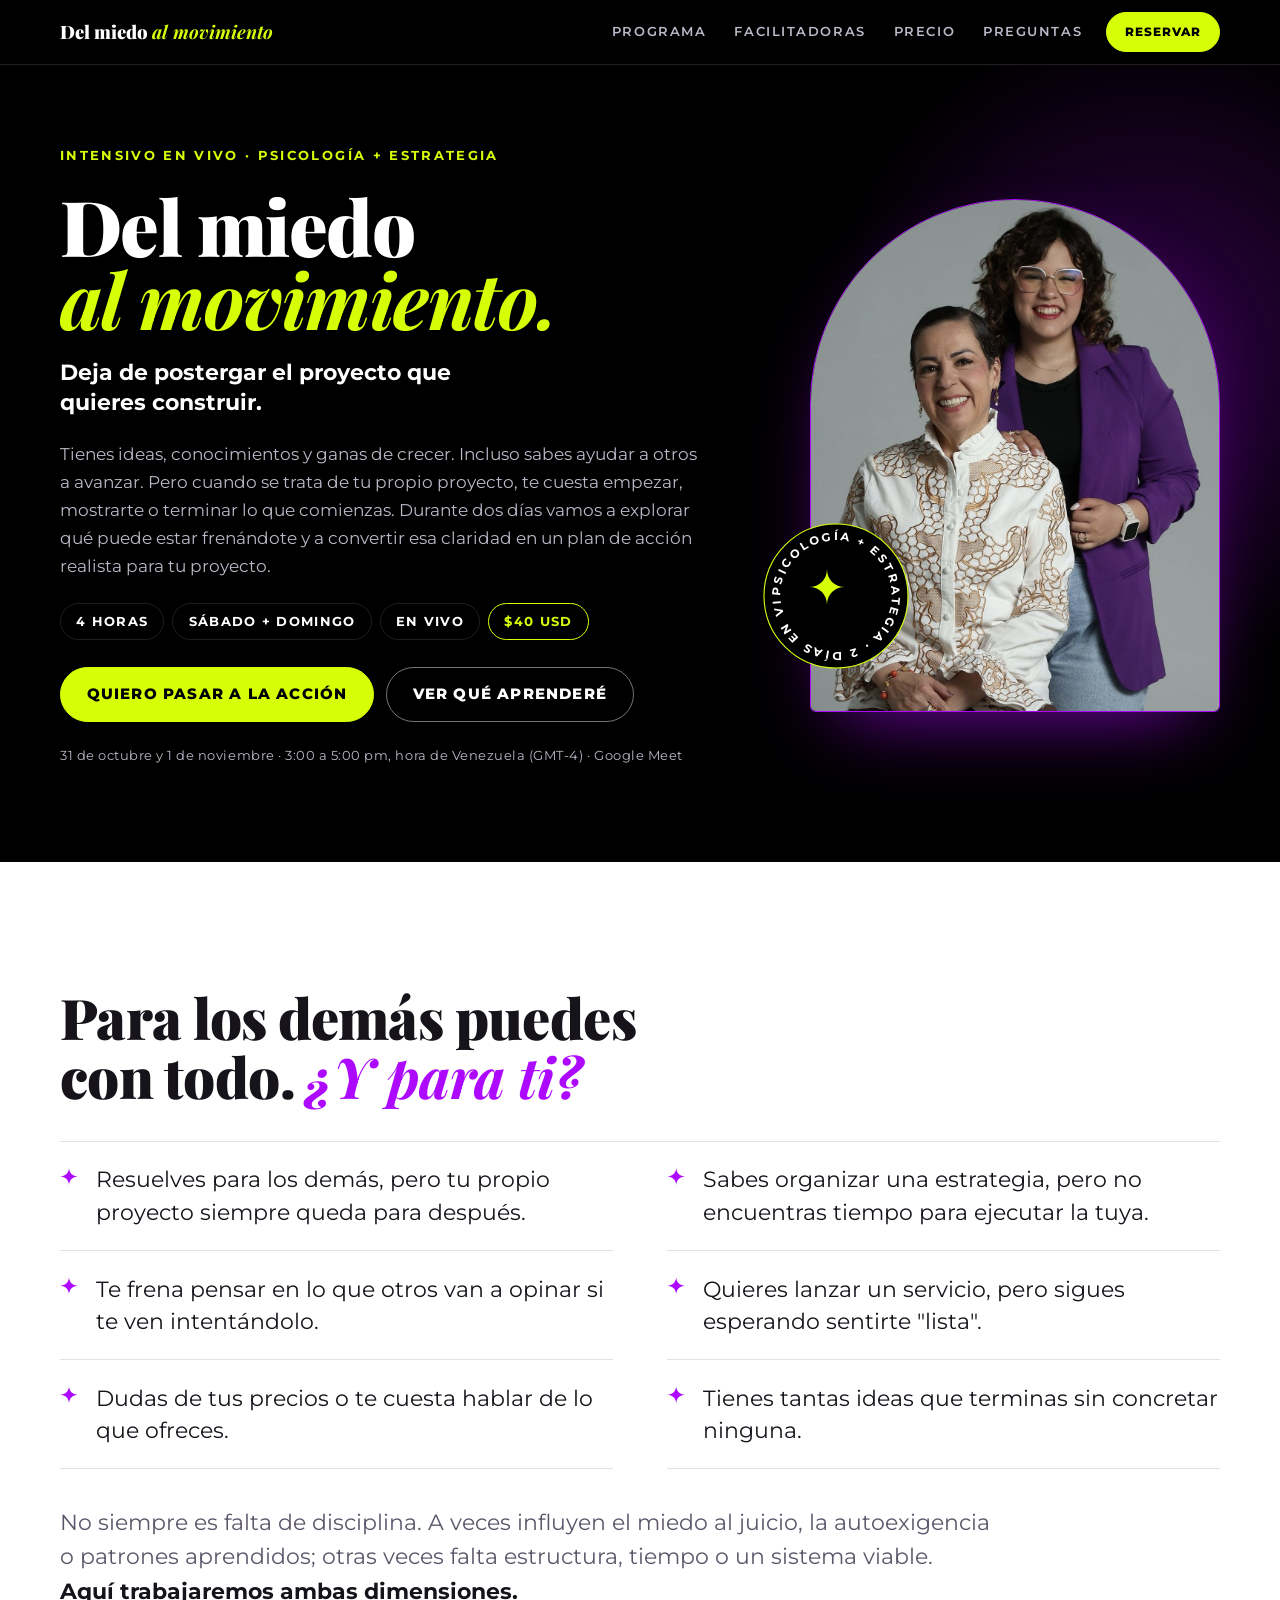
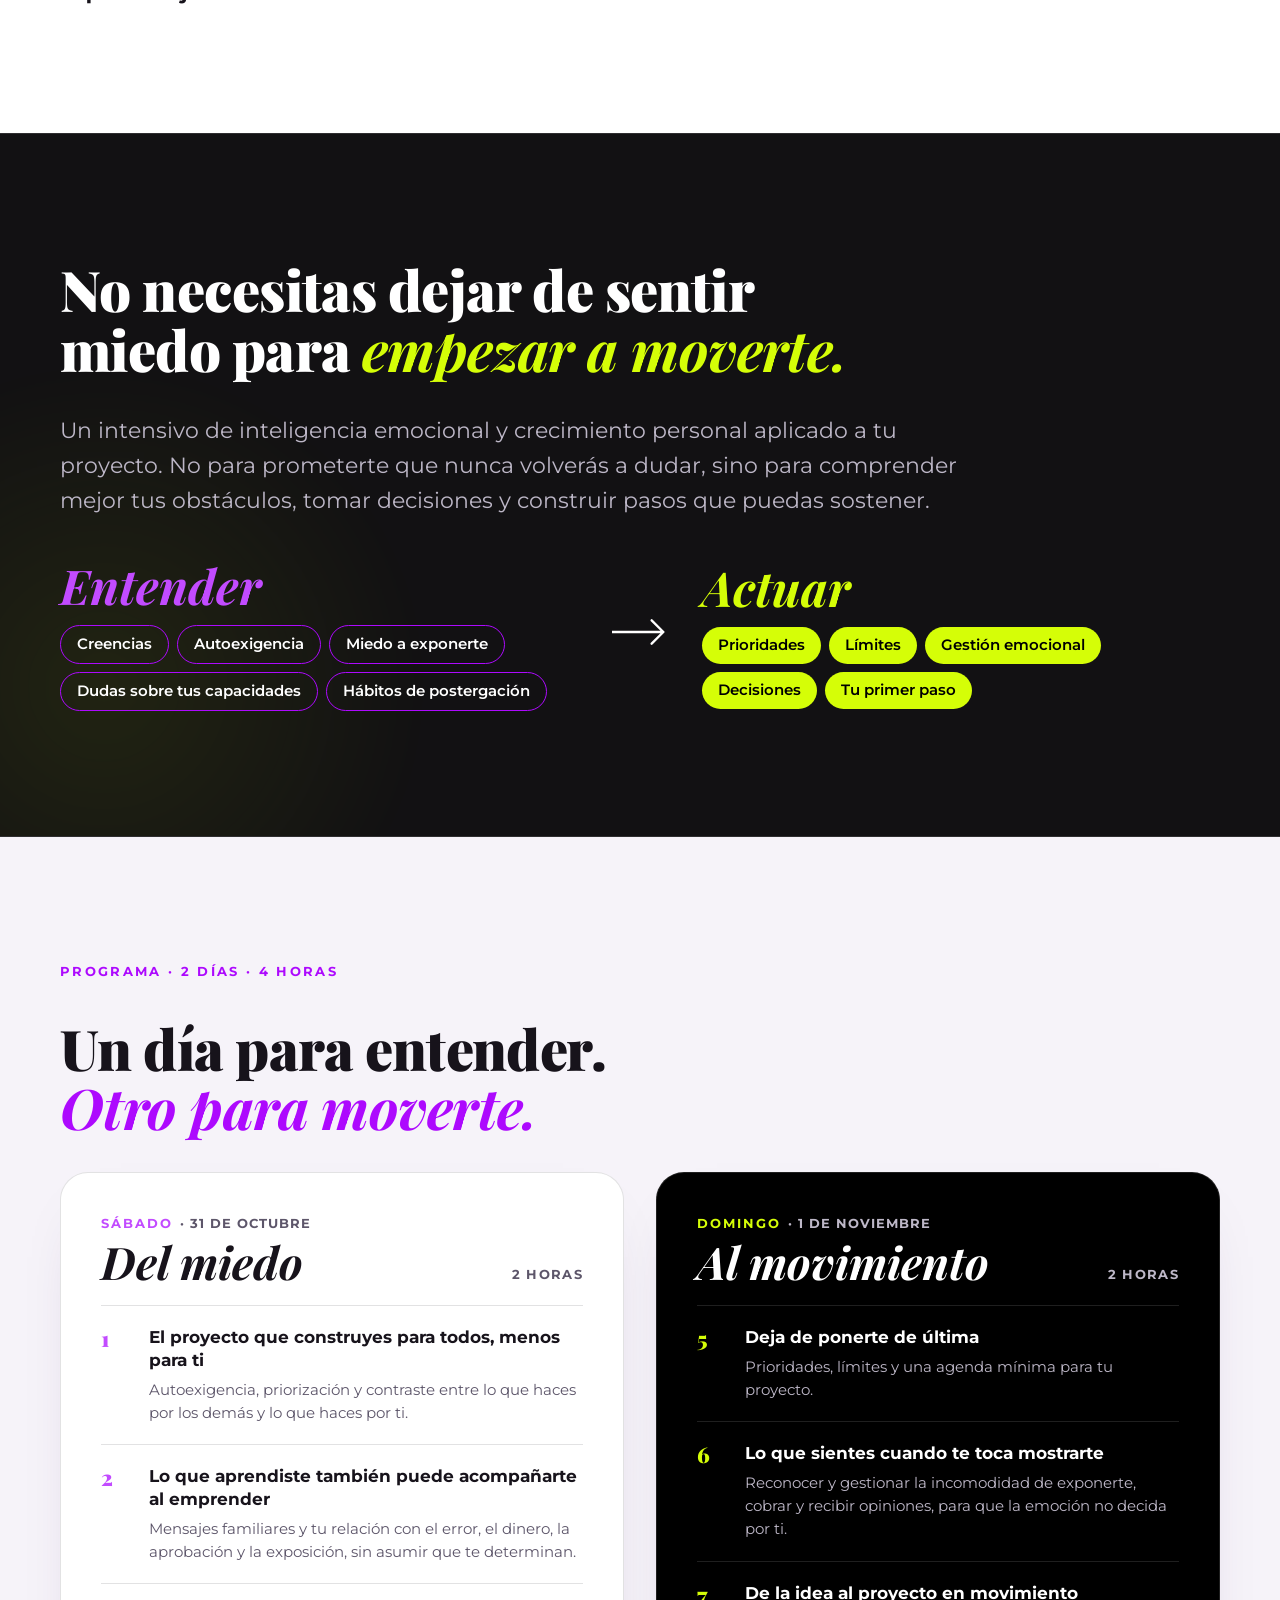
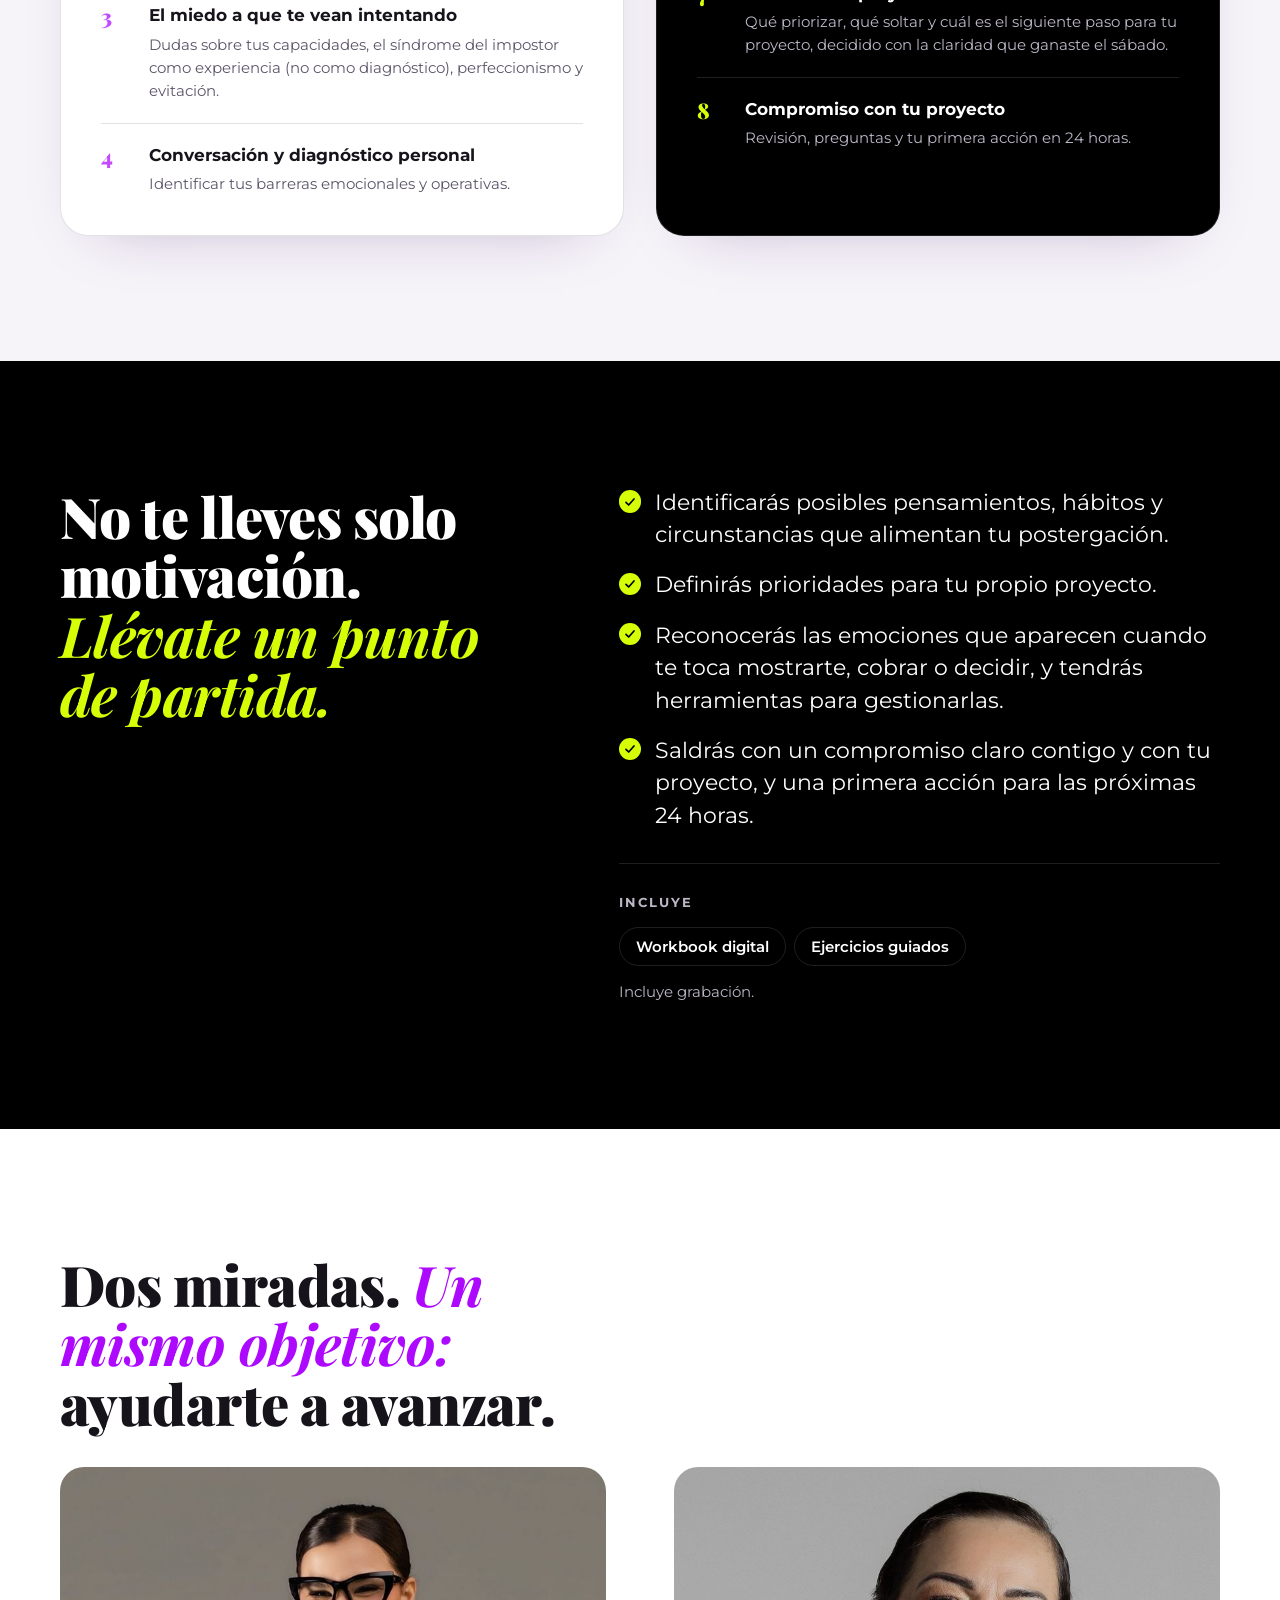
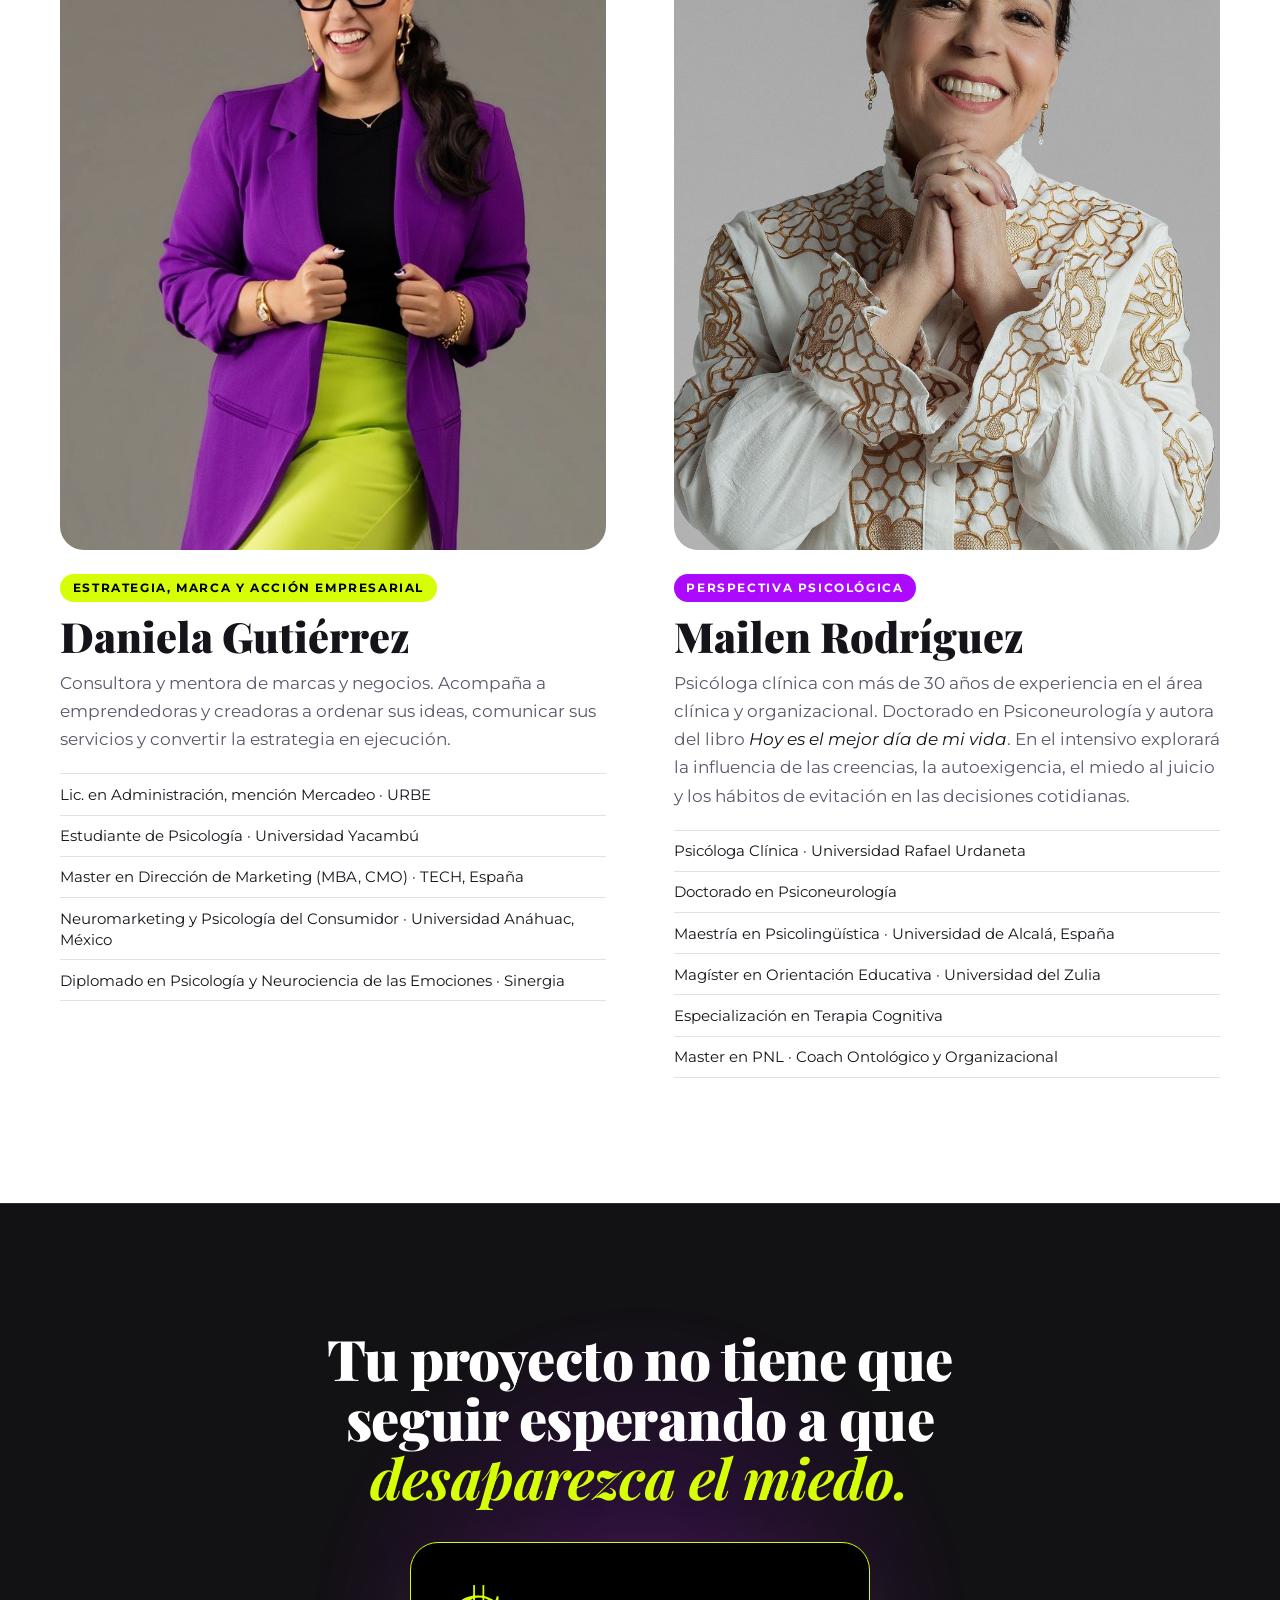
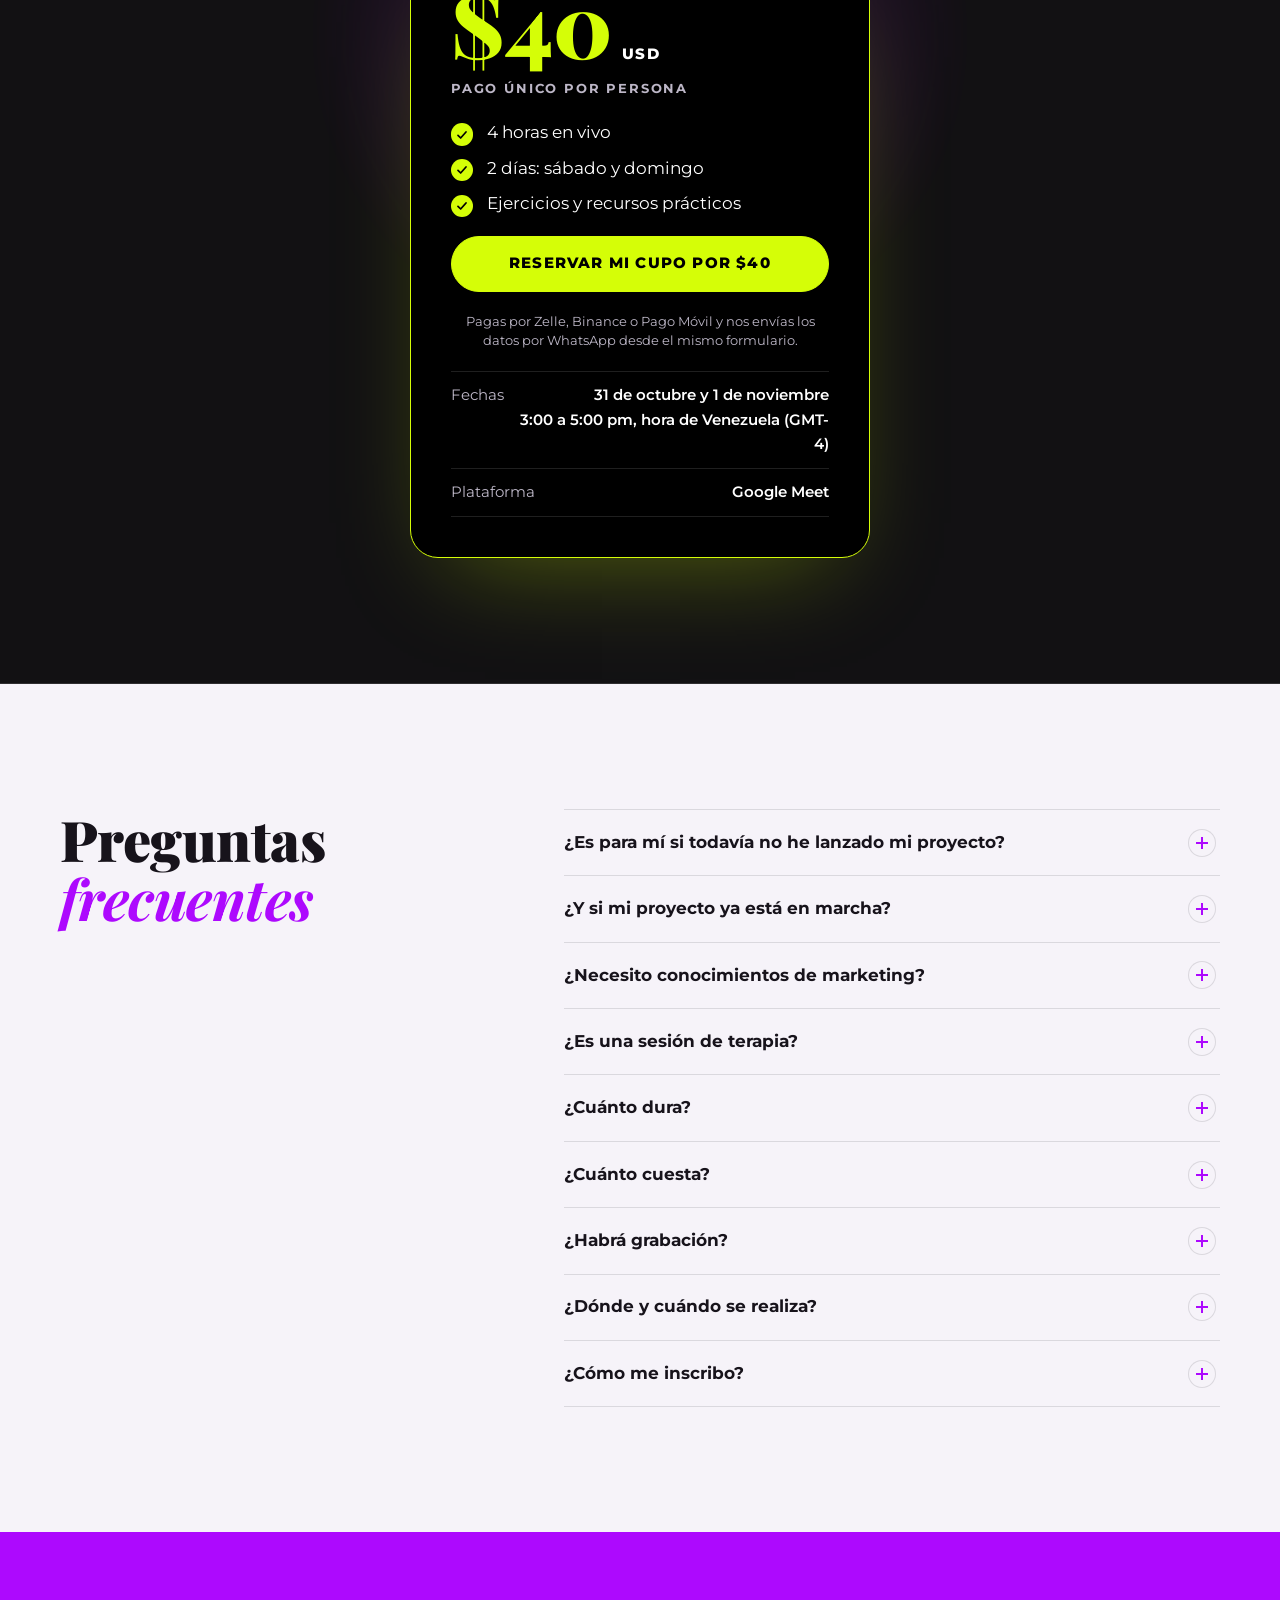
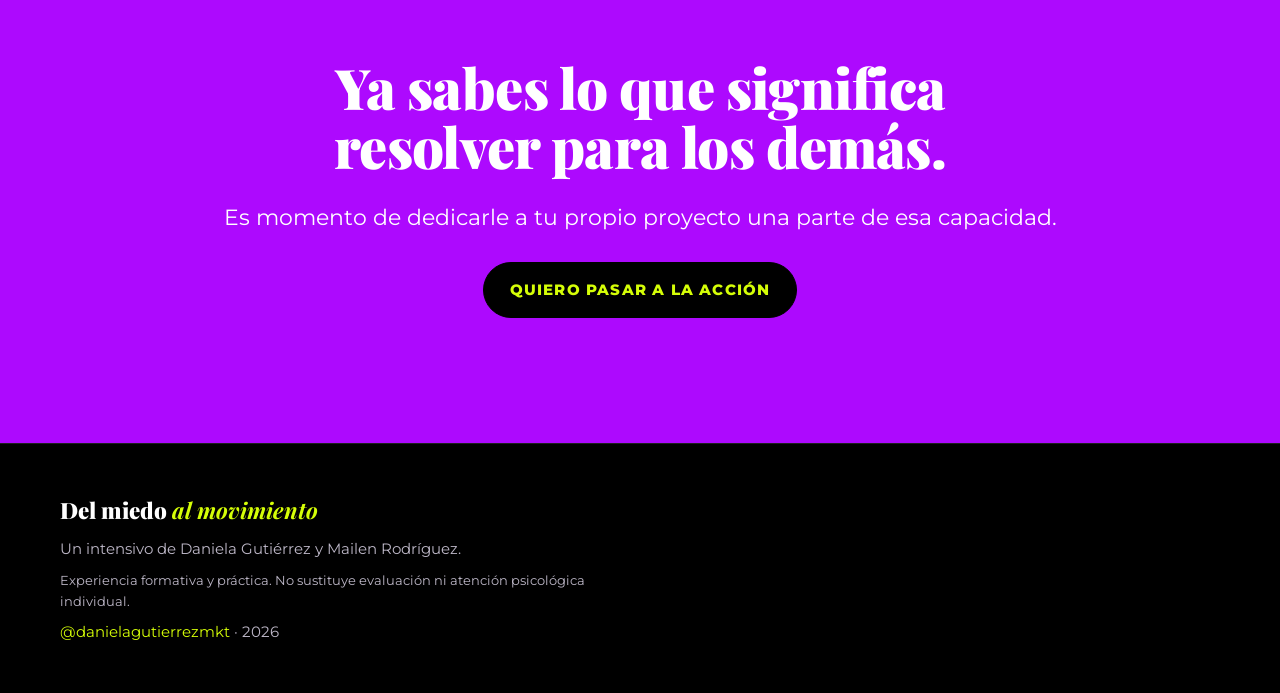
==== commit 9917b49f: "Reframe copy from business to projects in general Co-Authored-By: Claude Opus 5.5 <noreply@anthropic" ====
--- a/landing-del-miedo-al-movimiento/index.html
+++ b/landing-del-miedo-al-movimiento/index.html
@@ -5,11 +5,11 @@
 <meta name="viewport" content="width=device-width, initial-scale=1, viewport-fit=cover">
 <title>Del miedo al movimiento</title>
 <meta name="claude:viewport-fit-sides" content="cover">
-<meta name="description" content="Intensivo en vivo de 4 horas con Daniela Gutiérrez y Mailen Rodríguez. Psicología y estrategia para dejar de postergar el negocio que quieres construir. USD 40.">
+<meta name="description" content="Intensivo en vivo de 4 horas con Daniela Gutiérrez y Mailen Rodríguez. Psicología y estrategia para dejar de postergar el proyecto que quieres construir. USD 40.">
 <meta name="theme-color" content="#000000">
 <meta property="og:type" content="website">
 <meta property="og:title" content="Del miedo al movimiento · Intensivo en vivo">
-<meta property="og:description" content="Deja de postergar el negocio que quieres construir. 4 horas en vivo, sábado y domingo. Psicología + estrategia.">
+<meta property="og:description" content="Deja de postergar el proyecto que quieres construir. 4 horas en vivo, sábado y domingo. Psicología + estrategia.">
 <meta property="og:image" content="assets/foto-juntas.jpg">
 <meta property="og:locale" content="es_ES">
 <meta name="twitter:card" content="summary_large_image">
@@ -47,8 +47,8 @@
       <div class="hero__text">
         <p class="eyebrow rv">Intensivo en vivo · Psicología + estrategia</p>
         <h1 class="hero__title rv" id="hero-title">Del miedo <em>al movimiento.</em></h1>
-        <p class="hero__sub rv">Deja de postergar el negocio que quieres construir.</p>
-        <p class="hero__lead rv">Tienes ideas, conocimientos y ganas de crecer. Incluso sabes ayudar a otros a avanzar. Pero cuando se trata de tu propia marca, te cuesta empezar, mostrarte o terminar lo que comienzas. Durante dos días vamos a explorar qué puede estar frenándote y a convertir esa claridad en un plan de acción realista para tu negocio.</p>
+        <p class="hero__sub rv">Deja de postergar el proyecto que quieres construir.</p>
+        <p class="hero__lead rv">Tienes ideas, conocimientos y ganas de crecer. Incluso sabes ayudar a otros a avanzar. Pero cuando se trata de tu propio proyecto, te cuesta empezar, mostrarte o terminar lo que comienzas. Durante dos días vamos a explorar qué puede estar frenándote y a convertir esa claridad en un plan de acción realista para tu proyecto.</p>
         <ul class="ficha rv" aria-label="Ficha rápida">
           <li>4 horas</li>
           <li>Sábado + domingo</li>
@@ -81,7 +81,7 @@
     <div class="wrap">
       <h2 class="h2 rv" id="id-title">Para los demás puedes con todo. <em>¿Y para ti?</em></h2>
       <ul class="pains">
-        <li class="rv">Resuelves para tus clientes, pero tu propio negocio siempre queda para después.</li>
+        <li class="rv">Resuelves para los demás, pero tu propio proyecto siempre queda para después.</li>
         <li class="rv">Sabes organizar una estrategia, pero no encuentras tiempo para ejecutar la tuya.</li>
         <li class="rv">Te frena pensar en lo que otros van a opinar si te ven intentándolo.</li>
         <li class="rv">Quieres lanzar un servicio, pero sigues esperando sentirte "lista".</li>
@@ -97,7 +97,7 @@
     <div class="glow glow--verde" aria-hidden="true"></div>
     <div class="wrap">
       <h2 class="h2 h2--wide rv" id="prop-title">No necesitas dejar de sentir miedo para <em>empezar a moverte.</em></h2>
-      <p class="lead rv">Un intensivo de inteligencia emocional y crecimiento personal aplicado a tu negocio. No para prometerte que nunca volverás a dudar, sino para comprender mejor tus obstáculos, tomar decisiones y construir pasos que puedas sostener.</p>
+      <p class="lead rv">Un intensivo de inteligencia emocional y crecimiento personal aplicado a tu proyecto. No para prometerte que nunca volverás a dudar, sino para comprender mejor tus obstáculos, tomar decisiones y construir pasos que puedas sostener.</p>
       <div class="duo">
         <div class="duo__col rv">
           <p class="duo__label duo__label--morado">Entender</p>
@@ -131,7 +131,7 @@
             <p class="day__meta">2 horas</p>
           </header>
           <ol class="mods">
-            <li class="mod"><span class="mod__n">1</span><div class="mod__body"><h4>El negocio que construyes para todos, menos para ti</h4><p>Autoexigencia, priorización y contraste entre lo que haces para clientes y para tu marca.</p></div></li>
+            <li class="mod"><span class="mod__n">1</span><div class="mod__body"><h4>El proyecto que construyes para todos, menos para ti</h4><p>Autoexigencia, priorización y contraste entre lo que haces por los demás y lo que haces por ti.</p></div></li>
             <li class="mod"><span class="mod__n">2</span><div class="mod__body"><h4>Lo que aprendiste también puede acompañarte al emprender</h4><p>Mensajes familiares y tu relación con el error, el dinero, la aprobación y la exposición, sin asumir que te determinan.</p></div></li>
             <li class="mod"><span class="mod__n">3</span><div class="mod__body"><h4>El miedo a que te vean intentando</h4><p>Dudas sobre tus capacidades, el síndrome del impostor como experiencia (no como diagnóstico), perfeccionismo y evitación.</p></div></li>
             <li class="mod"><span class="mod__n">4</span><div class="mod__body"><h4>Conversación y diagnóstico personal</h4><p>Identificar tus barreras emocionales y operativas.</p></div></li>
@@ -144,10 +144,10 @@
             <p class="day__meta">2 horas</p>
           </header>
           <ol class="mods" start="5">
-            <li class="mod"><span class="mod__n">5</span><div class="mod__body"><h4>Deja de ponerte de última</h4><p>Prioridades, límites y una agenda mínima para tu marca.</p></div></li>
+            <li class="mod"><span class="mod__n">5</span><div class="mod__body"><h4>Deja de ponerte de última</h4><p>Prioridades, límites y una agenda mínima para tu proyecto.</p></div></li>
             <li class="mod"><span class="mod__n">6</span><div class="mod__body"><h4>Lo que sientes cuando te toca mostrarte</h4><p>Reconocer y gestionar la incomodidad de exponerte, cobrar y recibir opiniones, para que la emoción no decida por ti.</p></div></li>
-            <li class="mod"><span class="mod__n">7</span><div class="mod__body"><h4>De la idea al negocio en movimiento</h4><p>Qué priorizar, qué soltar y cuál es el siguiente paso para tu negocio, decidido con la claridad que ganaste el sábado.</p></div></li>
-            <li class="mod"><span class="mod__n">8</span><div class="mod__body"><h4>Compromiso con tu negocio</h4><p>Revisión, preguntas y tu primera acción en 24 horas.</p></div></li>
+            <li class="mod"><span class="mod__n">7</span><div class="mod__body"><h4>De la idea al proyecto en movimiento</h4><p>Qué priorizar, qué soltar y cuál es el siguiente paso para tu proyecto, decidido con la claridad que ganaste el sábado.</p></div></li>
+            <li class="mod"><span class="mod__n">8</span><div class="mod__body"><h4>Compromiso con tu proyecto</h4><p>Revisión, preguntas y tu primera acción en 24 horas.</p></div></li>
           </ol>
         </article>
       </div>
@@ -163,9 +163,9 @@
       <div class="res__body">
         <ul class="checks">
           <li class="rv">Identificarás posibles pensamientos, hábitos y circunstancias que alimentan tu postergación.</li>
-          <li class="rv">Definirás prioridades para tu propio negocio.</li>
+          <li class="rv">Definirás prioridades para tu propio proyecto.</li>
           <li class="rv">Reconocerás las emociones que aparecen cuando te toca mostrarte, cobrar o decidir, y tendrás herramientas para gestionarlas.</li>
-          <li class="rv">Saldrás con un compromiso claro contigo y con tu negocio, y una primera acción para las próximas 24 horas.</li>
+          <li class="rv">Saldrás con un compromiso claro contigo y con tu proyecto, y una primera acción para las próximas 24 horas.</li>
         </ul>
         <div class="kit rv">
           <p class="kit__label">Incluye</p>
@@ -224,7 +224,7 @@
   <section class="sec sec--alt" id="precio" aria-labelledby="precio-title">
     <div class="glow glow--morado glow--center" aria-hidden="true"></div>
     <div class="wrap price">
-      <h2 class="h2 rv" id="precio-title">Tu negocio no tiene que seguir esperando a que <em>desaparezca el miedo.</em></h2>
+      <h2 class="h2 rv" id="precio-title">Tu proyecto no tiene que seguir esperando a que <em>desaparezca el miedo.</em></h2>
       <div class="ticket rv">
         <div class="ticket__price">
           <span class="ticket__amount" data-precio>$40</span>
@@ -252,8 +252,8 @@
     <div class="wrap faq">
       <h2 class="h2 rv" id="faq-title">Preguntas <em>frecuentes</em></h2>
       <div class="faq__list">
-        <details class="qa"><summary>¿Es para mí si todavía no he lanzado mi negocio?</summary><div class="qa__a"><p>Sí. También es útil si estás por empezar y te cuesta pasar de la idea a la acción.</p></div></details>
-        <details class="qa"><summary>¿Y si ya tengo clientes o un negocio funcionando?</summary><div class="qa__a"><p>También. Trabajaremos especialmente la dificultad de priorizar y ejecutar para tu propia marca.</p></div></details>
+        <details class="qa"><summary>¿Es para mí si todavía no he lanzado mi proyecto?</summary><div class="qa__a"><p>Sí. También es útil si estás por empezar y te cuesta pasar de la idea a la acción.</p></div></details>
+        <details class="qa"><summary>¿Y si mi proyecto ya está en marcha?</summary><div class="qa__a"><p>También. Trabajaremos especialmente la dificultad de priorizar y avanzar en tu propio proyecto.</p></div></details>
         <details class="qa"><summary>¿Necesito conocimientos de marketing?</summary><div class="qa__a"><p>No. Las actividades parten de tu situación actual y se enfocan en pasos sencillos.</p></div></details>
         <details class="qa"><summary>¿Es una sesión de terapia?</summary><div class="qa__a"><p>No. Es una experiencia formativa y práctica; no sustituye evaluación ni atención psicológica individual.</p></div></details>
         <details class="qa"><summary>¿Cuánto dura?</summary><div class="qa__a"><p>Cuatro horas: dos el sábado y dos el domingo.</p></div></details>
@@ -270,7 +270,7 @@
     <div class="wrap">
       <div class="final__text">
         <h2 class="h2 rv" id="final-title">Ya sabes lo que significa resolver para los demás.</h2>
-        <p class="lead rv">Es momento de dedicarle a tu propio negocio una parte de esa capacidad.</p>
+        <p class="lead rv">Es momento de dedicarle a tu propio proyecto una parte de esa capacidad.</p>
         <div class="hero__ctas rv">
           <a class="btn js-cta" href="#precio">Quiero pasar a la acción</a>
         </div>
